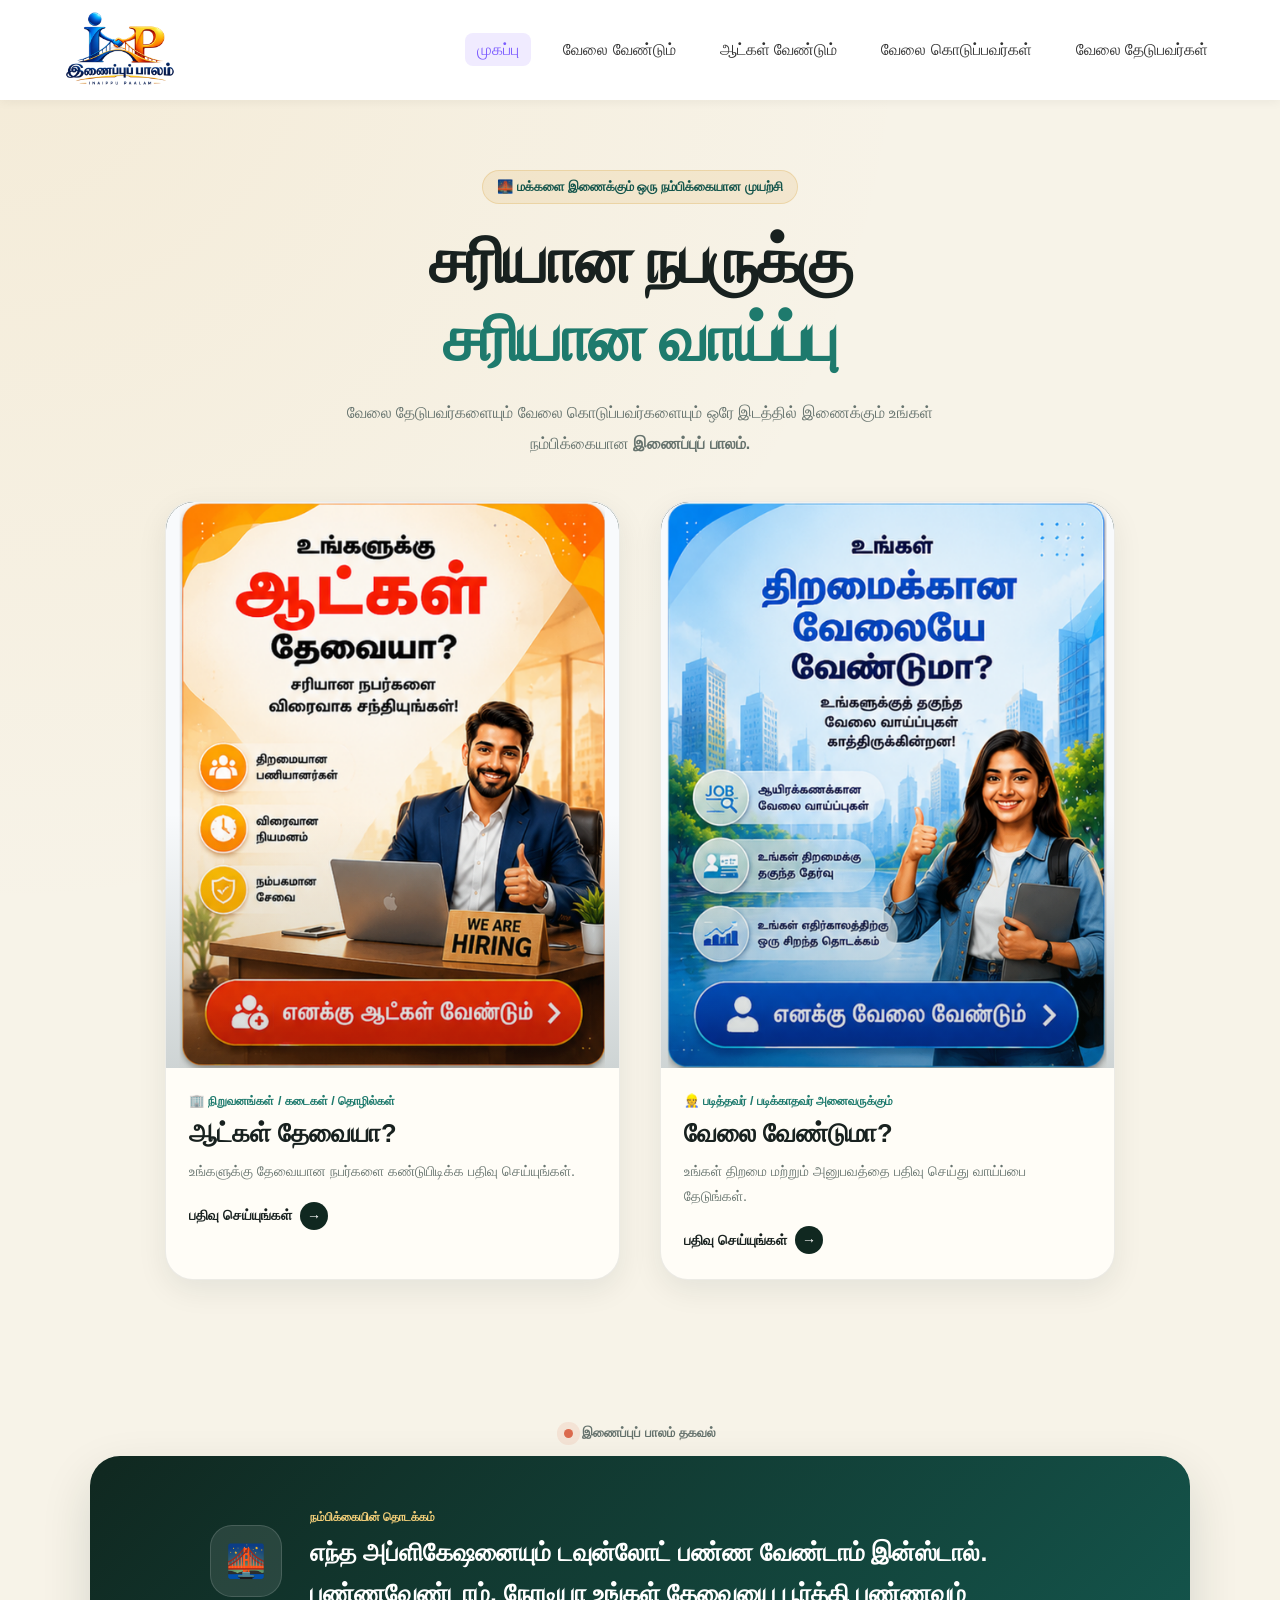
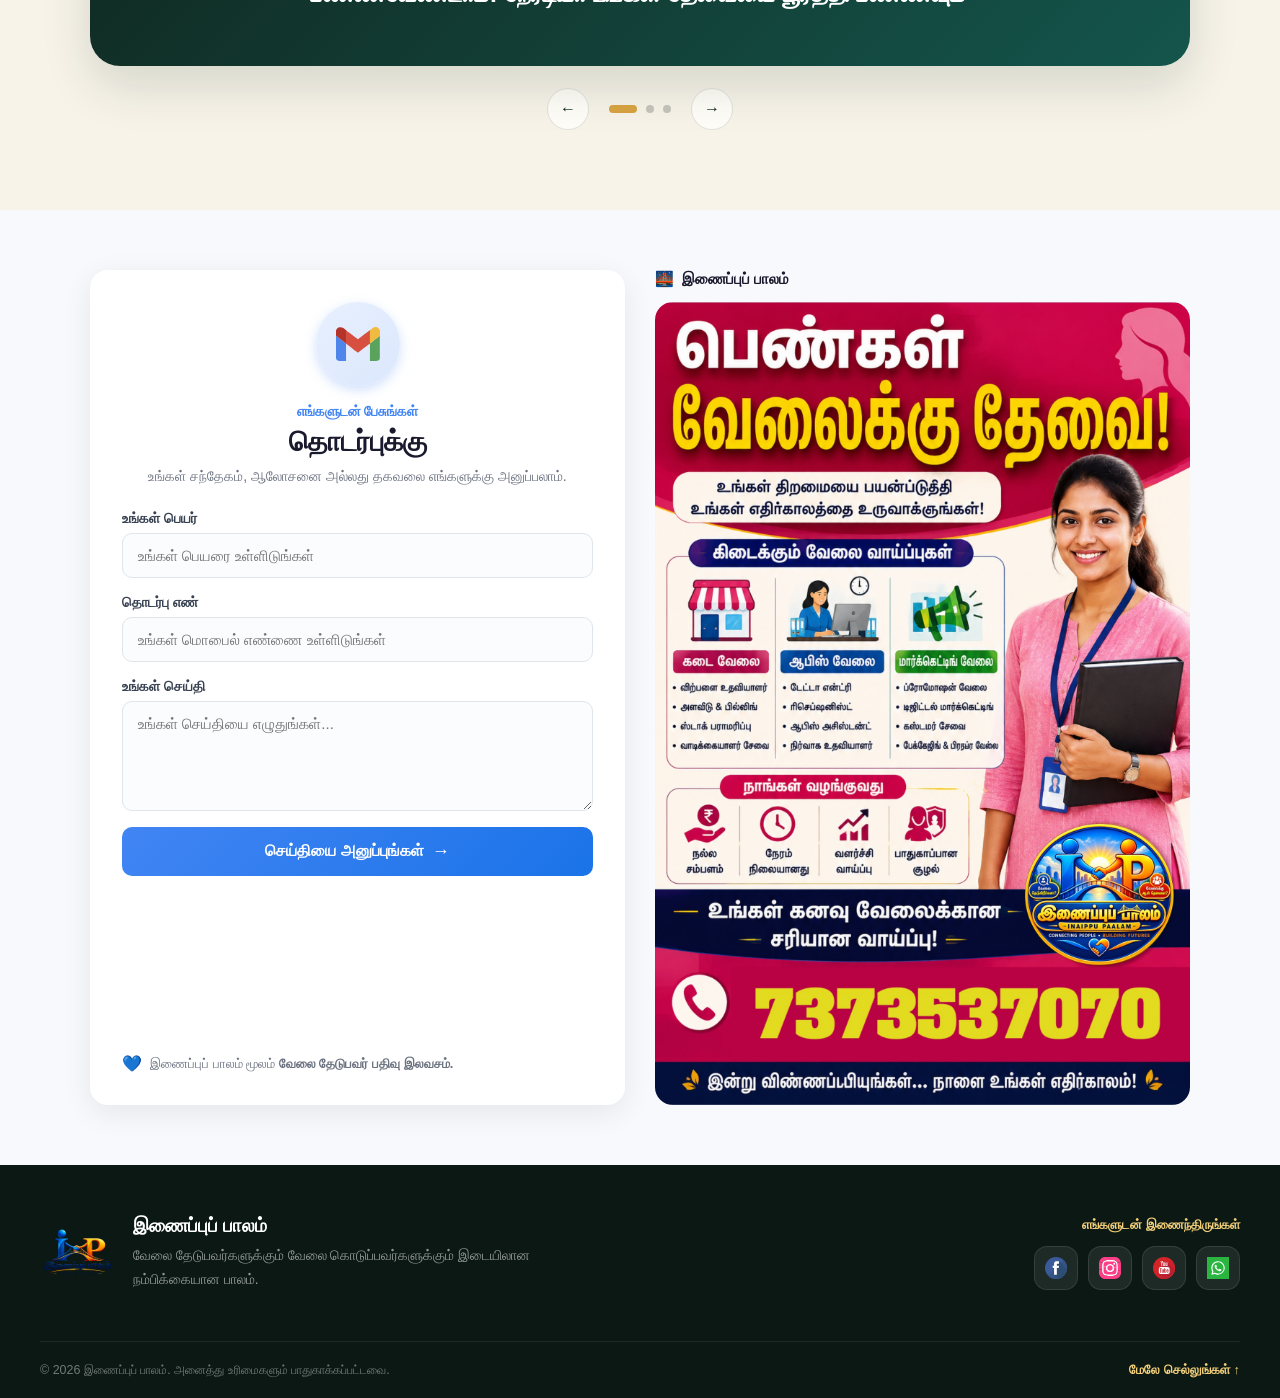
==== index.html @ aabd073b "public folder upload" ====
<!DOCTYPE html>
<html lang="ta">
<head>
    <!-- =====================================================
         PATCH 0 - அடிப்படை Website அமைப்பு
         BATCH 0.1: மொழி மற்றும் Mobile Viewport
         - charset=UTF-8: தமிழ் எழுத்து சரியா தெரிய இது அவசியம்
         - viewport: மொபைலில் Website சரியா தெரிய இது
         BATCH 0.2: Logo மற்றும் CSS இணைப்பு
         ===================================================== -->
    <meta charset="UTF-8">
    <meta name="viewport" content="width=device-width, initial-scale=1.0">

    <!-- SEO META TAGS - INAIPPU PALAM - ALL TAMIL NADU -->
     
<meta name="description" content="தமிழ்நாடு முழுவதும் வேலை வழங்க - இணைப்பு பாலம். கோவை, திருப்பூர், சென்னை, மதுரை, சேலம், திருச்சி, ஈரோடு, கரூர், திண்டுக்கல் உட்பட அனைத்து மாவட்டங்களிலும் வேலைக்கு ஆட்கள் தேவை என்றால் இங்கே பதிவு செய்யுங்கள்.">
<meta name="keywords" content="Tamil Nadu jobs, All Tamil Nadu jobs, Coimbatore jobs, Tiruppur jobs, Chennai jobs, Madurai jobs, Salem jobs, Trichy jobs, Erode jobs, Karur jobs, Dindigul jobs, Palladam jobs, வேலை வாய்ப்பு தமிழ்நாடு, தமிழ்நாடு வேலை, கோவை வேலை, திருப்பூர் வேலை, இணைப்பு பாலம், Inaippu Palam jobs, employer registration Tamil Nadu, job provider Tamil Nadu, all district jobs Tamil Nadu">
<meta name="author" content="Inaippu Palam">
<meta name="robots" content="index, follow">

<!-- Open Graph for WhatsApp / Facebook Share -->
<meta property="og:title" content="வேலை வழங்குபவர் - இணைப்பு பாலம் | தமிழ்நாடு முழுவதும்">
<meta property="og:description" content="தமிழ்நாடு முழுவதும் உங்கள் நிறுவனத்திற்கு ஆட்கள் வேண்டுமா? இணைப்பு பாலத்தில் இலவசமாக பதிவு செய்யுங்கள்.">
<meta property="og:type" content="website">
<meta property="og:url" content="https://inaippu-palam.vercel.app">
<meta property="og:image" content="https://inaippu-palam.vercel.app/logo.png">

<!-- Location SEO -->
<meta name="geo.region" content="IN-TN">
<meta name="geo.placename" content="Tamil Nadu">
<meta name="geo.position" content="11.0168;76.9558">


    <title>இணைப்புப் பாலம் | வேலை தேடுபவர்களுக்கும் வேலை கொடுப்பவர்களுக்கும் ஒரு நம்பிக்கையான பாலம்</title>
    <link rel="icon" type="image/png" href="assets/logo/logo.png">
    <link rel="stylesheet" href="style.css">
</head>
<body>

   <!-- =====================================================
         PATCH 1 - NAVIGATION BAR
         BATCH 1.1: Logo பகுதி - முகப்புக்கு போகும்
         BATCH 1.2: Hamburger Menu - மொபைலில் மட்டும் தெரியும், script.js இதை கண்ட்ரோல் பண்ணும்
         BATCH 1.3: Nav Links - முக்கிய 4 பக்கங்களுக்கான Link
         கவனிக்க: எல்லா Link-ம் ஒரே Folder பெயரில் இருக்கான்னு பாருங்க. job-seeker/ என்று முடிவு செய்தால் எல்லா இடத்திலும் அதையே பயன்படுத்துங்க.
         ===================================================== -->


<header class="site-header">
  <nav class="navbar">
    <div class="nav-container">
      <a href="index.html" class="brand">
        <img src="assets/logo/logo.png" alt="Logo" class="brand-logo">
        
      </a>
      <button class="menu-toggle" id="menuToggle" type="button" aria-label="Menu">
        <span></span><span></span><span></span>
      </button>
      <ul class="nav-links" id="navLinks">
        <li><a href="index.html" class="active">முகப்பு</a></li>
        <li><a href="job-seeker/job-seeker.html">வேலை வேண்டும் </a></li>
        <li><a href="job-provider/job-provider.html">ஆட்கள் வேண்டும்</a></li>
        <li><a href="public/jobs/jobs.html">வேலை கொடுப்பவர்கள்</a></li>
        <li><a href="public/seekers/seekers.html">வேலை தேடுபவர்கள்</a></li>
      </ul>
    </div>
  </nav>
</header>


<!-- =========================================================
     PATCH 1 — NAVIGATION BAR — END
========================================================= -->

    <main>
        <!-- =====================================================
             PATCH 2 - HERO / 3 ENTRY CARDS
             BATCH 2.1: இடது Card - வேலை கொடுப்பவர் - job-provider பக்கத்துக்கு போகும்
             BATCH 2.2: நடு Card - இது வெறும் தகவல் மட்டும், Click ஆகாது
             BATCH 2.3: வலது Card - வேலை தேடுபவர் - job-seekers பக்கத்துக்கு போகும்
             ===================================================== -->
        <section class="hero-section">
            <div class="hero-intro">
                <span class="eyebrow">🌉 மக்களை இணைக்கும் ஒரு நம்பிக்கையான முயற்சி</span>
                <h1><span>சரியான நபருக்கு</span><strong>சரியான வாய்ப்பு</strong></h1>
                <p>வேலை தேடுபவர்களையும் வேலை கொடுப்பவர்களையும் ஒரே இடத்தில் இணைக்கும் உங்கள் நம்பிக்கையான <b>இணைப்புப் பாலம்.</b></p>
            </div>
            <div class="poster-grid two-only">
                <a href="job-provider/job-provider.html" class="poster-card employer-card" aria-label="வேலைக்கு ஆட்கள் தேவை - பதிவு செய்ய">
                    <div class="poster-image-wrap"><img src="assets/images/employer-poster.png" alt="உங்களுக்கு வேலைக்கு ஆட்கள் தேவையா?"></div>
                    <div class="poster-card-info"><span>🏢 நிறுவனங்கள் / கடைகள் / தொழில்கள்</span><h2>ஆட்கள் தேவையா?</h2><p>உங்களுக்கு தேவையான நபர்களை கண்டுபிடிக்க பதிவு செய்யுங்கள்.</p><span class="poster-action">பதிவு செய்யுங்கள் <b>→</b></span></div>
                </a>
                                <a href="job-seeker/job-seeker.html" class="poster-card seeker-card" aria-label="வேலை தேடுபவர் பதிவு செய்ய">
                    <div class="poster-image-wrap"><img src="assets/images/job-seeker-poster.png" alt="உங்கள் திறமைக்கேற்ற வேலை வேண்டுமா?"></div>
                    <div class="poster-card-info"><span>👷 படித்தவர் / படிக்காதவர் அனைவருக்கும்</span><h2>வேலை வேண்டுமா?</h2><p>உங்கள் திறமை மற்றும் அனுபவத்தை பதிவு செய்து வாய்ப்பை தேடுங்கள்.</p><span class="poster-action">பதிவு செய்யுங்கள் <b>→</b></span></div>
                </a>
            </div>
            <div class="quick-actions">
                <a href="job-seeker/job-seeker.html" class="quick-btn quick-seeker"><span>🔎</span><div><small>உங்கள் திறமைக்கேற்ற</small><strong>வேலை தேடுங்கள்</strong></div></a>
                <a href="job-provider/job-provider.html" class="quick-btn quick-provider"><span>➕</span><div><small>உங்கள் நிறுவனத்திற்கு</small><strong>ஆட்களை தேடுங்கள்</strong></div></a>
            </div>
        </section>



        <!-- PATCH 4 - SLIDER - script.js BATCH 4 இதை கண்ட்ரோல் பண்ணும் -->

        <section class="message-slider-section">
            <div class="slider-top-line"><span class="live-dot"></span><span>இணைப்புப் பாலம் தகவல்</span></div>
            <div class="message-slider" id="messageSlider">
                <article class="message-slide active"><div class="slide-icon">🌉</div><div><span>நம்பிக்கையின் தொடக்கம்</span><h3>எந்த அப்ளிகேஷனையும் டவுன்லோட் பண்ண வேண்டாம் இன்ஸ்டால். பண்ணவேண்டாம். நேரடியா உங்கள் தேவையை பூர்த்தி பண்ணவும்</h3></div></article>
                <article class="message-slide"><div class="slide-icon">🤝</div><div><span>எங்கள் நோக்கம்</span><h3>இணைப்புப் பாலம்: வேலை தேடுபவர்களுக்கும் நிறுவனங்களுக்கும் இடையே ஒரு நம்பிக்கையான பாலம்.</h3></div></article>
                <article class="message-slide"><div class="slide-icon">💙</div><div><span>அனைவருக்கும் ஒரு வாய்ப்பு</span><h3>நீங்க படிச்சவரா இருந்தாலும், படிக்காதவரா இருந்தாலும், உங்க திறமைக்கு ஏற்ற வேலை இங்கே காத்திருக்கு!</h3></div></article>
            </div>
            <div class="slider-controls">
                <button type="button" class="slider-arrow" id="prevSlide" aria-label="முந்தைய தகவல்">←</button>
                <div class="slider-dots" id="sliderDots">
                    <button type="button" class="slider-dot active" data-slide="0" aria-label="தகவல் 1"></button>
                    <button type="button" class="slider-dot" data-slide="1" aria-label="தகவல் 2"></button>
                    <button type="button" class="slider-dot" data-slide="2" aria-label="தகவல் 3"></button>
                </div>
                <button type="button" class="slider-arrow" id="nextSlide" aria-label="அடுத்த தகவல்">→</button>
            </div>
        </section>

        <!-- =====================================================
             PATCH 5 - CONTACT SECTION - GOOGLE SHEET இணைப்பு
             BATCH 5.1: இந்த Form தான் Google Sheet-க்கு போகும்
             BATCH 5.2: form-status ID - வெற்றி / தோல்வி செய்தியை காட்டும்
             ===================================================== -->
        <section class="contact-section" id="contact">
            <div class="contact-wrapper">
                <div class="contact-card">
                    <div class="contact-icon-badge"><img src="assets/icons/Gmail.svg" alt="மின்னஞ்சல்"></div>
                    <div class="contact-heading"><span>எங்களுடன் பேசுங்கள்</span><h2>தொடர்புக்கு</h2><p>உங்கள் சந்தேகம், ஆலோசனை அல்லது தகவலை எங்களுக்கு அனுப்பலாம்.</p></div>
                    <form class="contact-form" id="contactForm">
                        <div class="form-group"><label for="contactName">உங்கள் பெயர்</label><input type="text" id="contactName" name="name" placeholder="உங்கள் பெயரை உள்ளிடுங்கள்" autocomplete="name" required></div>
                        <div class="form-group"><label for="contactPhone">தொடர்பு எண்</label><input type="tel" id="contactPhone" name="phone" placeholder="உங்கள் மொபைல் எண்ணை உள்ளிடுங்கள்" inputmode="numeric" autocomplete="tel" required></div>
                        <div class="form-group"><label for="contactMessage">உங்கள் செய்தி</label><textarea id="contactMessage" name="message" rows="4" placeholder="உங்கள் செய்தியை எழுதுங்கள்..." required></textarea></div>
                        <button type="submit" class="contact-submit-btn"><span>செய்தியை அனுப்புங்கள்</span><b>→</b></button>
                        <p class="form-status" id="formStatus"></p>
                    </form>
                    <div class="contact-mini-note"><span>💙</span><p>இணைப்புப் பாலம் மூலம் <strong>வேலை தேடுபவர் பதிவு இலவசம்.</strong></p></div>
                </div>
                <div class="contact-poster-side">
                    <div class="poster-side-label"><span>🌉</span>இணைப்புப் பாலம்</div>
                    <div class="contact-poster-frame">
                        <img src="assets/images/inaippu-5.jpg" alt="இணைப்புப் பாலம் தகவல்" onerror="this.style.display='none'; document.getElementById('posterFallback').style.display='flex';">
                        <div class="poster-fallback" id="posterFallback"><span>🌉</span><h3>இணைப்புப் பாலம்</h3><p>வேலை தேடுபவர்களையும் வேலை கொடுப்பவர்களையும் இணைக்கும் நம்பிக்கையான முயற்சி.</p></div>
                    </div>
                </div>
            </div>
        </section>

       
    </main>

   <footer class="site-footer">
    <div class="footer-main">
        <div class="footer-brand"><a href="#top" class="footer-logo-link"><img src="assets/logo/logo.png" alt="இணைப்புப் பாலம் லோகோ"></a><div><h3>இணைப்புப் பாலம்</h3><p>வேலை தேடுபவர்களுக்கும் வேலை கொடுப்பவர்களுக்கும் இடையிலான நம்பிக்கையான பாலம்.</p></div></div>
        <div class="footer-social"><p>எங்களுடன் இணைந்திருங்கள்</p><div class="social-links">
            <a href="https://www.facebook.com/profile.php?id=61593341843801" target="_blank" rel="noopener" class="social-link" aria-label="Facebook"><img src="assets/icons/Facebook.svg" alt="Facebook"></a>
            <a href="https://www.instagram.com/inaippu.palam/?hl=en" target="_blank" rel="noopener" class="social-link" aria-label="Instagram"><img src="assets/icons/Instagram.svg" alt="Instagram"></a>
            <a href="https://www.youtube.com/@inaippupalam" target="_blank" rel="noopener" class="social-link" aria-label="YouTube"><img src="assets/icons/YouTube.svg" alt="YouTube"></a>
            <a href="https://wa.me/917373537070" target="_blank" rel="noopener" class="social-link" aria-label="WhatsApp"><img src="assets/icons/WhatsApp.svg" alt="WhatsApp"></a>
        </div></div>
    </div>
    <div class="footer-bottom"><p>© <span id="currentYear">2026</span> இணைப்புப் பாலம். அனைத்து உரிமைகளும் பாதுகாக்கப்பட்டவை.</p><a href="#" class="back-to-top" id="backToTop">மேலே செல்லுங்கள் ↑</a></div>
</footer>

    <!-- =====================================================
         PATCH 8 - JAVASCRIPT இணைப்புகள் - முக்கியமான திருத்தம்
         BATCH 8.1: config.js - Google Sheet URL இருக்கும் இடம். இது முதலில் வரணும்
         BATCH 8.2: script.js - உங்கள் Website-ன் எல்லா செயல்பாடுகளும்
         ===================================================== -->
    <script src="config.js"></script>
    <script src="script.js"></script>
</body>
</html>
---- style.css ----
/* =====================================================
   PATCH 0 - அடிப்படை Website Styles
   இந்த பகுதியில் முழு Website-க்கு தேவையான:
   • Color Variables
   • Font
   • Reset
   • Common Styles
   அமைக்கப்படுகின்றன.
   ===================================================== */

:root {
    --ink: #18211f;
    --deep: #102820;
    --deep-soft: #18382e;

    --cream: #f7f3e8;
    --paper: #fffdf7;
    --white: #ffffff;

    --gold: #d9a441;
    --gold-light: #f3cf79;

    --teal: #1e7a6d;
    --teal-dark: #14554c;

    --coral: #dc6b4e;
    --muted: #66736e;

    --line: rgba(24, 33, 31, 0.12);

    --shadow-sm: 0 10px 30px rgba(16, 40, 32, 0.08);
    --shadow-md: 0 20px 50px rgba(16, 40, 32, 0.14);
    --shadow-lg: 0 30px 70px rgba(16, 40, 32, 0.20);

    --radius-lg: 28px;
    --radius-md: 18px;

    --transition: 0.3s ease;
}

* {
    margin: 0;
    padding: 0;
    box-sizing: border-box;
}

html {
    scroll-behavior: smooth;
}

body {
    font-family:
        "Noto Sans Tamil",
        "Noto Sans",
        Arial,
        sans-serif;

    background:
        radial-gradient(
            circle at top left,
            rgba(217, 164, 65, 0.10),
            transparent 28%
        ),
        var(--cream);

    color: var(--ink);
    overflow-x: hidden;
}

a {
    color: inherit;
    text-decoration: none;
}

img {
    display: block;
    max-width: 100%;
}

button,
input,
textarea {
    font: inherit;
}

/* =====================================================
   PATCH 0 END
   ===================================================== */


/* =====================================================
   PATCH 1 — NAVIGATION BAR — FINAL UNIFORM CSS FIX
   விளக்கம்: எல்லா Page-லும் Same Nav - CSS Apply ஆகும்
   open + active ரெண்டுக்கும் வேலை செய்யும்
===================================================== */
.site-header {
  position: sticky;
  top: 0;
  z-index: 1000;
  background: #fff;
  box-shadow: 0 2px 10px rgba(0,0,0,0.05);
}
.navbar {
  max-width: 1200px;
  margin: 0 auto;
  padding: 0 20px;
}
.nav-container {
  display: flex;
  align-items: center;
  justify-content: space-between;
  height: 100px;
}
.brand {
  display: flex;
  align-items: center;
  gap: 10px;
  text-decoration: none;
  color: #2a1a5a;
  font-weight: 700;
  font-size: 18px;
}
.brand-logo {
  width: 120px;
  height: 120px;
  object-fit: contain;
}
.nav-links {
  display: flex;
  list-style: none;
  gap: 20px;
  margin: 0;
  padding: 0;
}
.nav-links li a {
  text-decoration: none;
  color: #333;
  font-weight: 500;
  padding: 8px 12px;
  border-radius: 8px;
  transition: 0.2s;
}
.nav-links li a.active,
.nav-links li a:hover {
  background: #f0ebff;
  color: #7c5cff;
}
.menu-toggle {
  display: none;
  flex-direction: column;
  gap: 5px;
  background: none;
  border: none;
  cursor: pointer;
}
.menu-toggle span {
  width: 25px;
  height: 3px;
  background: #333;
  border-radius: 2px;
}

/* Mobile */
@media (max-width: 768px) {
  .menu-toggle { display: flex; }
  .nav-links {
    position: absolute;
    top: 70px;
    left: 0;
    right: 0;
    background: #fff;
    flex-direction: column;
    padding: 20px;
    box-shadow: 0 10px 20px rgba(0,0,0,0.1);
    display: none;
  }
  .nav-links.open,
  .nav-links.active {
    display: flex !important;
  }
}


/* =====================================================
   PATCH 2 - HERO / THREE MAIN ENTRY CARDS STYLES
   index.html → PATCH 2 Hero மற்றும் மூன்று Poster Cards-ஐ
   அழகுபடுத்தும் CSS.
   ===================================================== */

.hero-section {
    width: min(1320px, calc(100% - 40px));
    margin: auto;

    padding: 70px 0 65px;
}

.hero-intro {
    max-width: 780px;
    margin: 0 auto 42px;

    text-align: center;
}

.eyebrow,
.section-tag {
    display: inline-flex;
    align-items: center;

    padding: 8px 14px;

    background: rgba(217, 164, 65, 0.14);
    color: var(--teal-dark);

    border: 1px solid rgba(217, 164, 65, 0.28);
    border-radius: 999px;

    font-size: 0.82rem;
    font-weight: 800;
}

.hero-intro h1 {
    margin-top: 18px;

    font-size: clamp(2rem, 5vw, 4.3rem);
    line-height: 1.22;

    letter-spacing: -0.04em;
}

.hero-intro h1 span {
    display: block;
    color: var(--ink);
}

.hero-intro h1 strong {
    color: var(--teal);
}

.hero-intro p {
    max-width: 680px;
    margin: 20px auto 0;

    color: var(--muted);
    font-size: 1rem;
    line-height: 1.9;
}

.poster-grid {
    display: grid;
    grid-template-columns: repeat(2, 1fr);
    gap: 40px;
    max-width: 950px;
    margin: 0 auto;

    align-items: stretch;
}

.poster-card {
    position: relative;

    overflow: hidden;

    display: flex;
    flex-direction: column;

    min-height: 100%;

    background: var(--paper);

    border: 1px solid rgba(24, 33, 31, 0.08);
    border-radius: var(--radius-lg);

    box-shadow: var(--shadow-sm);

    transition:
        transform 0.35s ease,
        box-shadow 0.35s ease,
        border-color 0.35s ease;
}

a.poster-card {
    cursor: pointer;
}

a.poster-card:hover {
    transform: translateY(-6px);
    box-shadow: var(--shadow-lg);
}


/* === FIX: CENTER POSTER REMOVED, 2 POSTERS ONLY === */
.center-card { display: none !important; }
.poster-grid.two-only { grid-template-columns: repeat(2, 1fr); gap: 40px; max-width: 950px; margin: 0 auto; }

.employer-card:hover {
    border-color: rgba(220, 107, 78, 0.55);
}

.seeker-card:hover {
    border-color: rgba(30, 122, 109, 0.55);
}

.poster-image-wrap {
    position: relative;

    overflow: hidden;

    aspect-ratio: auto;
    height: auto;
    background: #fff;
    display: flex;
    align-items: center;
    justify-content: center;

    background: var(--deep);
}

.poster-image-wrap::after {
    content: "";

    position: absolute;
    inset: 0;

    background:
        linear-gradient(
            180deg,
            transparent 55%,
            rgba(16, 40, 32, 0.18)
        );

    pointer-events: none;
}

.poster-image-wrap img {
    width: 100%;
    height: auto;
    max-height: none;
    width: 100%;
    height: 100%;

    object-fit: contain;

    transition: transform 0.6s ease;
}

a.poster-card:hover .poster-image-wrap img {
    width: 100%;
    height: auto;
    max-height: none;
    transform: scale(1.06);
}

.center-card {
    transform: translateY(-16px);
    border: 1px solid rgba(217, 164, 65, 0.42);

    box-shadow:
        0 30px 70px rgba(16, 40, 32, 0.14),
        0 0 0 5px rgba(217, 164, 65, 0.06);
}

.center-glow {
    position: absolute;

    width: 180px;
    height: 180px;

    top: -90px;
    left: 50%;

    transform: translateX(-50%);

    background: rgba(217, 164, 65, 0.35);
    filter: blur(55px);

    pointer-events: none;
}

.poster-card-info {
    flex: 1;

    padding: 23px 23px 25px;
}

.poster-card-info > span:first-child {
    color: var(--teal);
    font-size: 0.78rem;
    font-weight: 800;
}

.poster-card-info h2 {
    margin-top: 10px;

    font-size: clamp(1.25rem, 2vw, 1.65rem);
}

.poster-card-info p {
    margin-top: 10px;

    color: var(--muted);
    font-size: 0.9rem;
    line-height: 1.7;
}

.poster-action {
    display: inline-flex;
    align-items: center;
    gap: 8px;

    margin-top: 18px;

    color: var(--ink);
    font-size: 0.88rem;
    font-weight: 800;
}

.poster-action b {
    display: grid;
    place-items: center;

    width: 28px;
    height: 28px;

    color: var(--white);
    background: var(--deep);

    border-radius: 50%;

    transition: transform var(--transition);
}

a.poster-card:hover .poster-action b {
    transform: translateX(5px);
}

.center-info {
    text-align: center;
}

.center-info > span:first-child {
    color: var(--gold);
}

.quick-actions {
    display: none;
}

/* =====================================================
   PATCH 2 END
   ===================================================== */


/* =====================================================
   PATCH 3 - TRUST / WEBSITE INTRODUCTION STYLES
   ===================================================== */

.trust-section {
    padding: 95px 20px;

    background: var(--deep);
    color: var(--white);
}

.section-heading {
    width: min(800px, 100%);
    margin: auto;

    text-align: center;
}

.section-heading .section-tag {
    background: rgba(255, 255, 255, 0.10);
    color: var(--gold-light);

    border-color: rgba(255, 255, 255, 0.14);
}

.section-heading h2 {
    margin-top: 20px;

    font-size: clamp(1.7rem, 4vw, 3rem);
    line-height: 1.45;
}

.section-heading h2 span {
    color: var(--gold-light);
}

.trust-grid {
    width: min(1160px, 100%);
    margin: 55px auto 0;

    display: grid;
    grid-template-columns: repeat(3, 1fr);
    gap: 20px;
}

.trust-card {
    position: relative;

    min-height: 310px;

    padding: 35px 30px;

    background: rgba(255, 255, 255, 0.06);

    border: 1px solid rgba(255, 255, 255, 0.10);
    border-radius: 24px;

    overflow: hidden;

    transition: transform var(--transition), background var(--transition);
}

.trust-card:hover {
    transform: translateY(-8px);
    background: rgba(255, 255, 255, 0.09);
}

.featured-trust-card {
    background:
        linear-gradient(
            145deg,
            rgba(217, 164, 65, 0.25),
            rgba(30, 122, 109, 0.20)
        );
}

.trust-number {
    position: absolute;

    top: 18px;
    right: 20px;

    color: rgba(255, 255, 255, 0.18);

    font-size: 2.3rem;
    font-weight: 900;
}

.trust-icon {
    display: grid;
    place-items: center;

    width: 60px;
    height: 60px;

    font-size: 1.6rem;

    background: rgba(255, 255, 255, 0.10);
    border-radius: 18px;
}

.trust-card h3 {
    margin-top: 28px;
    font-size: 1.35rem;
}

.trust-card p {
    margin-top: 13px;

    color: rgba(255, 255, 255, 0.72);
    line-height: 1.8;
    font-size: 0.93rem;
}

/* =====================================================
   PATCH 3 END
   ===================================================== */


/* =====================================================
   PATCH 4 - AUTO MESSAGE SLIDER STYLES
   index.html → PATCH 4 Slider-ஐ வடிவமைக்கும் CSS.
   ===================================================== */

.message-slider-section {
    width: min(1100px, calc(100% - 40px));
    margin: 80px auto;
}

.slider-top-line {
    display: flex;
    align-items: center;
    justify-content: center;
    gap: 9px;

    margin-bottom: 15px;

    color: var(--muted);
    font-size: 0.82rem;
    font-weight: 800;
}

.live-dot {
    width: 9px;
    height: 9px;

    background: var(--coral);
    border-radius: 50%;

    box-shadow: 0 0 0 7px rgba(220, 107, 78, 0.12);

    animation: pulseDot 1.8s infinite;
}

@keyframes pulseDot {
    50% {
        transform: scale(0.75);
        opacity: 0.6;
    }
}

.message-slider {
    position: relative;

    min-height: 210px;

    overflow: hidden;

    border-radius: 30px;

    background:
        linear-gradient(135deg, var(--deep), var(--teal-dark));

    box-shadow: var(--shadow-md);
}

.message-slide {
    position: absolute;
    inset: 0;

    display: flex;
    align-items: center;
    justify-content: center;
    gap: 28px;

    padding: 35px 8%;

    opacity: 0;
    transform: translateX(40px);

    pointer-events: none;

    transition:
        opacity 0.6s ease,
        transform 0.6s ease;
}

.message-slide.active {
    opacity: 1;
    transform: translateX(0);

    pointer-events: auto;
}

.slide-icon {
    flex: 0 0 auto;

    display: grid;
    place-items: center;

    width: 72px;
    height: 72px;

    font-size: 2rem;

    background: rgba(255, 255, 255, 0.10);
    border: 1px solid rgba(255, 255, 255, 0.14);

    border-radius: 22px;
}

.message-slide span {
    color: var(--gold-light);
    font-size: 0.78rem;
    font-weight: 800;
}

.message-slide h3 {
    max-width: 760px;

    margin-top: 8px;

    color: var(--white);
    font-size: clamp(1.05rem, 2.2vw, 1.55rem);
    line-height: 1.65;
}

.slider-controls {
    display: flex;
    align-items: center;
    justify-content: center;
    gap: 20px;

    margin-top: 22px;
}

.slider-arrow {
    display: grid;
    place-items: center;

    width: 42px;
    height: 42px;

    border: 1px solid var(--line);
    border-radius: 50%;

    color: var(--deep);
    background: var(--paper);

    cursor: pointer;

    transition:
        transform var(--transition),
        background var(--transition),
        color var(--transition);
}

.slider-arrow:hover {
    transform: translateY(-3px);
    color: var(--white);
    background: var(--deep);
}

.slider-dots {
    display: flex;
    align-items: center;
    gap: 9px;
}

.slider-dot {
    width: 8px;
    height: 8px;

    padding: 0;

    border: none;
    border-radius: 50%;

    background: rgba(24, 33, 31, 0.22);

    cursor: pointer;

    transition: all var(--transition);
}

.slider-dot.active {
    width: 28px;
    border-radius: 99px;

    background: var(--gold);
}

/* =====================================================
   PATCH 4 END
   ===================================================== */


/* =====================================================
   PATCH 5 - CONTACT SECTION STYLES
   index.html → PATCH 5 Contact Form மற்றும் Poster பகுதியை
   அழகுபடுத்தும் CSS.
   ===================================================== */

/* ============ CONTACT SECTION ============ */
.contact-section {
    width: 100%;
    padding: 60px 20px;
    background: #f7f9fc;
    display: flex;
    justify-content: center;
}

.contact-wrapper {
    width: 100%;
    max-width: 1100px;
    display: grid;
    grid-template-columns: 1fr 1fr;   /* Desktop: இடது | வலது */
    gap: 30px;
    align-items: stretch;
}

/* ---------- Contact Card (Form) ---------- */
.contact-card {
    background: #ffffff;
    border-radius: 18px;
    padding: 32px;
    box-shadow: 0 8px 30px rgba(0, 0, 0, 0.08);
    display: flex;
    flex-direction: column;
}

/* Gmail icon - circular badge, centered */
.contact-icon-badge {
    width: 84px;
    height: 84px;
    border-radius: 50%;              /* round */
    background: linear-gradient(135deg, #e8f0fe, #dbe7fd);
    display: flex;
    align-items: center;
    justify-content: center;
    margin: 0 auto 16px;              /* center */
    box-shadow: 0 4px 12px rgba(66, 133, 244, 0.25);
}

.contact-icon-badge img {
    width: 44px;
    height: 44px;
    object-fit: contain;             /* SVG fits, no cut */
}

.contact-heading {
    text-align: center;
    margin-bottom: 22px;
}

.contact-heading span {
    font-size: 14px;
    color: #4285f4;
    font-weight: 600;
}

.contact-heading h2 {
    font-size: 28px;
    color: #1a1a2e;
    margin: 6px 0;
}

.contact-heading p {
    font-size: 14px;
    color: #6b7280;
    line-height: 1.6;
}

/* ---------- Form ---------- */
.contact-form {
    display: flex;
    flex-direction: column;
    gap: 16px;
}

.form-group {
    display: flex;
    flex-direction: column;
    gap: 6px;
}

.form-group label {
    font-size: 14px;
    font-weight: 600;
    color: #374151;
}

.form-group input,
.form-group textarea {
    width: 100%;
    padding: 13px 15px;
    border: 1.5px solid #e0e4eb;
    border-radius: 10px;
    font-size: 15px;
    font-family: inherit;
    background: #fbfcfe;
    color: #1a1a2e;
    outline: none;
    transition: border 0.2s, box-shadow 0.2s;
    box-sizing: border-box;
}

.form-group input:focus,
.form-group textarea:focus {
    border-color: #4285f4;
    box-shadow: 0 0 0 3px rgba(66, 133, 244, 0.15);
    background: #ffffff;
}

.form-group textarea {
    resize: vertical;
    min-height: 110px;
}

.contact-submit-btn {
    display: flex;
    align-items: center;
    justify-content: center;
    gap: 8px;
    padding: 14px;
    border: none;
    border-radius: 10px;
    background: linear-gradient(135deg, #4285f4, #1a73e8);
    color: #ffffff;
    font-size: 16px;
    font-weight: 600;
    cursor: pointer;
    transition: transform 0.2s, opacity 0.2s;
    font-family: inherit;
}

.contact-submit-btn:hover {
    transform: translateY(-2px);
    opacity: 0.92;
}

.contact-submit-btn b {
    font-size: 18px;
}

.form-status {
    font-size: 14px;
    text-align: center;
    color: #16a34a;
    min-height: 20px;
    margin: 0;
}

.contact-mini-note {
    display: flex;
    align-items: center;
    gap: 8px;
    margin-top: auto;                /* pushes to bottom */
    padding-top: 20px;
    font-size: 13px;
    color: #6b7280;
}

.contact-mini-note span {
    font-size: 16px;
}

/* ---------- Poster Side ---------- */
.contact-poster-side {
    display: flex;
    flex-direction: column;
    gap: 14px;
}

.poster-side-label {
    display: flex;
    align-items: center;
    gap: 8px;
    font-size: 15px;
    font-weight: 700;
    color: #1a1a2e;
}

.contact-poster-frame {
    flex: 1;
    border-radius: 18px;
    overflow: hidden;                /* important: cuts nothing outside */
    background: #eef2f7;
    display: flex;
    align-items: center;
    justify-content: center;
    min-height: 420px;
}

/* THE FIX - image fits fully, never cut */
.contact-poster-frame img {
    width: 100%;
    height: 100%;
    object-fit: contain;               /* fills box, no overflow */
    display: block;
}

/* Fallback (if image missing) */
.poster-fallback {
    display: none;
    flex-direction: column;
    align-items: center;
    justify-content: center;
    text-align: center;
    padding: 30px;
    gap: 10px;
    color: #374151;
}

.poster-fallback span {
    font-size: 40px;
}

.poster-fallback h3 {
    font-size: 22px;
    margin: 0;
}

.poster-fallback p {
    font-size: 14px;
    line-height: 1.6;
    color: #6b7280;
    max-width: 300px;
}

/* ============ MOBILE (stacked) ============ */
@media (max-width: 768px) {
    .contact-wrapper {
        grid-template-columns: 1fr;   /* one column: form on top, poster below */
        gap: 24px;
    }

    .contact-card {
        padding: 24px;
    }

    .contact-poster-frame {
        min-height: 300px;
    }
}

/* =====================================================
   PATCH 5 END
   ===================================================== */


/* =====================================================
   PATCH 6 - FINAL ACTION SECTION STYLES
   ===================================================== */

.final-action-section {
    padding: 80px 20px 100px;
}

.final-action-content {
    width: min(1160px, 100%);
    margin: auto;

    display: flex;
    align-items: center;
    justify-content: space-between;
    gap: 40px;

    padding: 55px;

    background:
        linear-gradient(
            135deg,
            var(--deep),
            #20493d
        );

    border-radius: 32px;

    color: var(--white);

    box-shadow: var(--shadow-lg);
}

.final-action-content .section-tag {
    color: var(--gold-light);

    background: rgba(255, 255, 255, 0.08);
    border-color: rgba(255, 255, 255, 0.12);
}

.final-action-content h2 {
    margin-top: 17px;

    font-size: clamp(1.5rem, 3vw, 2.5rem);
    line-height: 1.5;
}

.final-action-content h2 span {
    color: var(--gold-light);
}

.final-action-buttons {
    display: flex;
    flex-direction: column;
    gap: 12px;

    min-width: 250px;
}

.final-btn {
    display: flex;
    align-items: center;
    justify-content: space-between;

    padding: 15px 18px;

    border-radius: 15px;

    font-size: 0.92rem;
    font-weight: 900;

    transition:
        transform var(--transition),
        box-shadow var(--transition);
}

.final-btn:hover {
    transform: translateX(5px);
}

.seeker-final-btn {
    color: var(--deep);
    background: var(--gold-light);
}

.provider-final-btn {
    color: var(--white);
    background: rgba(255, 255, 255, 0.10);

    border: 1px solid rgba(255, 255, 255, 0.18);
}

/* =====================================================
   PATCH 6 END
   ===================================================== */


/* =====================================================
   PATCH 7 - FOOTER STYLES
   index.html → PATCH 7 Footer மற்றும் Social Icons.
   ===================================================== */

.site-footer {
    background: #0b1814;
    color: var(--white);
}

.footer-main {
    width: min(1200px, calc(100% - 40px));
    margin: auto;

    padding: 50px 0;

    display: flex;
    align-items: center;
    justify-content: space-between;
    gap: 40px;
}

.footer-brand {
    display: flex;
    align-items: center;
    gap: 18px;
}

.footer-logo-link {
    flex: 0 0 auto;
}

.footer-logo-link img {
    width: 75px;
    height: 75px;

    object-fit: contain;
}

.footer-brand h3 {
    font-size: 1.2rem;
}

.footer-brand p {
    max-width: 480px;

    margin-top: 7px;

    color: rgba(255, 255, 255, 0.55);

    font-size: 0.86rem;
    line-height: 1.7;
}

.footer-social {
    text-align: right;
}

.footer-social > p {
    margin-bottom: 13px;

    color: var(--gold-light);
    font-size: 0.8rem;
    font-weight: 800;
}

.social-links {
    display: flex;
    justify-content: flex-end;
    gap: 10px;
}

.social-link {
    display: grid;
    place-items: center;

    width: 44px;
    height: 44px;

    background: rgba(255, 255, 255, 0.08);

    border: 1px solid rgba(255, 255, 255, 0.10);
    border-radius: 13px;

    transition:
        transform var(--transition),
        background var(--transition);
}

.social-link:hover {
    transform: translateY(-5px);
    background: rgba(217, 164, 65, 0.25);
}

.social-link img {
    width: 22px;
    height: 22px;
}

.footer-bottom {
    width: min(1200px, calc(100% - 40px));
    margin: auto;

    padding: 20px 0;

    display: flex;
    align-items: center;
    justify-content: space-between;
    gap: 20px;

    border-top: 1px solid rgba(255, 255, 255, 0.08);
}

.footer-bottom p {
    color: rgba(255, 255, 255, 0.42);
    font-size: 0.78rem;
}

.back-to-top {
    color: var(--gold-light);
    font-size: 0.8rem;
    font-weight: 800;
}

/* =====================================================
   PATCH 7 END
   ===================================================== */


/* =====================================================
   RESPONSIVE - TABLET
   ===================================================== */

@media (max-width: 980px) {

    .poster-grid {
        grid-template-columns: repeat(2, 1fr);
    }

    .center-card {
        grid-column: 1 / -1;

        max-width: 520px;
        width: 100%;

        margin: auto;

        transform: none;
    }

    .center-card .poster-image-wrap {
        aspect-ratio: 16 / 8;
    }

    .trust-grid {
        grid-template-columns: 1fr;
        max-width: 620px;
    }

    .contact-wrapper {
        grid-template-columns: 1fr;
    }

    .contact-poster-side {
        min-height: 500px;
    }

    .final-action-content {
        flex-direction: column;
        align-items: flex-start;
    }

    .final-action-buttons {
        width: 100%;
        flex-direction: row;
    }

    .final-btn {
        flex: 1;
    }
}


/* =====================================================
   RESPONSIVE - MOBILE
   ===================================================== */

@media (max-width: 760px) {

    .site-header {
        padding: 10px 12px;
    }

    .navbar {
        position: relative;

        min-height: 64px;

        padding: 7px 8px 7px 16px;

        border-radius: 20px;
    }

    .brand-logo img {
        height: 48px;
    }

    .menu-toggle {
        display: flex;
    }

    .nav-menu {
        position: absolute;

        top: calc(100% + 10px);
        left: 0;
        right: 0;

        display: flex;
        flex-direction: column;
        align-items: stretch;

        padding: 10px;

        background: rgba(255, 253, 247, 0.98);

        border: 1px solid rgba(24, 33, 31, 0.08);
        border-radius: 20px;

        box-shadow: var(--shadow-md);

        opacity: 0;
        visibility: hidden;

        transform: translateY(-10px);

        transition:
            opacity var(--transition),
            transform var(--transition),
            visibility var(--transition);
    }

    .nav-menu.is-open {
        opacity: 1;
        visibility: visible;

        transform: translateY(0);
    }

    .nav-link {
        width: 100%;
        padding: 14px 16px;
    }

    .nav-link::after {
        display: none;
    }

    .hero-section {
        width: min(100% - 24px, 1320px);

        padding: 45px 0;
    }

    .hero-intro {
        margin-bottom: 28px;
    }

    .hero-intro h1 {
        font-size: 2rem;
    }

    .hero-intro p {
        font-size: 0.92rem;
    }

    .poster-grid, .poster-grid.two-only {
        grid-template-columns: 1fr;
        gap: 24px;
        max-width: 420px;
        margin: 0 auto;
    }

    .poster-card {
        border-radius: 22px;
    }

    .center-card {
        grid-column: auto;
        max-width: none;
    }

    .poster-image-wrap {
        aspect-ratio: 16 / 11;
    }

    .center-card .poster-image-wrap {
        aspect-ratio: 16 / 10;
    }

    .poster-card-info {
        padding: 19px;
    }

    .quick-actions {
        display: grid;
        grid-template-columns: 1fr 1fr;
        gap: 12px;

        margin-top: 18px;
    }

    .quick-btn {
        display: flex;
        align-items: center;
        gap: 10px;

        padding: 14px 12px;

        border-radius: 16px;

        box-shadow: var(--shadow-sm);
    }

    .quick-btn > span {
        font-size: 1.25rem;
    }

    .quick-btn small,
    .quick-btn strong {
        display: block;
    }

    .quick-btn small {
        color: var(--muted);
        font-size: 0.65rem;
    }

    .quick-btn strong {
        margin-top: 2px;
        font-size: 0.76rem;
    }

    .quick-seeker {
        background: rgba(30, 122, 109, 0.10);
    }

    .quick-provider {
        background: rgba(220, 107, 78, 0.10);
    }

    .trust-section {
        padding: 70px 20px;
    }

    .trust-card {
        min-height: auto;
        padding: 30px 25px;
    }

    .message-slider-section {
        width: calc(100% - 24px);
        margin: 55px auto;
    }

    .message-slider {
        min-height: 270px;
        border-radius: 24px;
    }

    .message-slide {
        flex-direction: column;
        text-align: center;
        gap: 15px;

        padding: 28px 22px;
    }

    .slide-icon {
        width: 60px;
        height: 60px;
    }

    .contact-section {
        padding: 65px 12px;
    }

    .contact-card {
        padding: 28px 20px;
        border-radius: 24px;
    }

    .contact-icon-badge {
        width: 60px;
        height: 60px;
    }

    .contact-poster-side {
        min-height: 400px;
    }

    .contact-poster-frame {
        min-height: 400px;
        border-radius: 24px;
    }

    .contact-poster-frame > img {
        min-height: 400px;
    }

    .final-action-section {
        padding: 50px 12px 70px;
    }

    .final-action-content {
        padding: 32px 22px;
        border-radius: 25px;
    }

    .final-action-buttons {
        flex-direction: column;
    }

    .footer-main {
        width: calc(100% - 32px);

        padding: 38px 0;

        flex-direction: column;
        align-items: flex-start;
    }

    .footer-brand {
        align-items: flex-start;
    }

    .footer-social {
        width: 100%;
        text-align: left;
    }

    .social-links {
        justify-content: flex-start;
    }

    .footer-bottom {
        width: calc(100% - 32px);

        flex-direction: column;
        align-items: flex-start;
    }
}


/* =====================================================
   RESPONSIVE - SMALL MOBILE
   ===================================================== */

@media (max-width: 420px) {

    .quick-actions {
        grid-template-columns: 1fr;
    }

    .hero-intro h1 {
        font-size: 1.75rem;
    }

    .poster-image-wrap {
        aspect-ratio: 4 / 3.2;
    }

    .footer-brand {
        flex-direction: column;
    }
}

/* ===== MOBILE MENU FIX - INDEX ===== */
.menu-toggle { display: none; }
.menu-toggle span { transition: 0.3s; display: block; }
.menu-toggle.is-open span:nth-child(1) { transform: translateY(8px) rotate(45deg); }
.menu-toggle.is-open span:nth-child(2) { opacity: 0; }
.menu-toggle.is-open span:nth-child(3) { transform: translateY(-8px) rotate(-45deg); }

@media (max-width: 768px) {
  .menu-toggle { display: flex !important; flex-direction: column; gap: 5px; background: none; border: none; cursor: pointer; padding: 5px; z-index: 1001; }
  .menu-toggle span { width: 25px; height: 3px; background: #333; border-radius: 2px; }
  .nav-links {
    position: absolute; top: 70px; left: 12px; right: 12px;
    background: #fff; flex-direction: column; padding: 12px;
    border: 1px solid #e2e8f0; border-radius: 16px;
    box-shadow: 0 18px 50px rgba(0,0,0,0.15);
    display: none !important; z-index: 1000;
  }
  .nav-links.is-open, .nav-links.open, .nav-links.active, .nav-links.show {
    display: flex !important;
  }
  .nav-links li { width: 100%; }
  .nav-links li a { display: block; width: 100%; padding: 12px 14px; }
}

/* === FINAL FIXES FOR POSTER FIT & GAP === */
.poster-image-wrap img {
    width: 100% !important;
    height: auto !important;
    object-fit: contain !important;
    object-position: center top !important;
}
.poster-card {
    overflow: visible;
}
.poster-card .poster-image-wrap {
    border-radius: 28px 28px 0 0;
    overflow: hidden;
}
@media (max-width: 768px) {
  .poster-image-wrap { aspect-ratio: auto !important; }
}
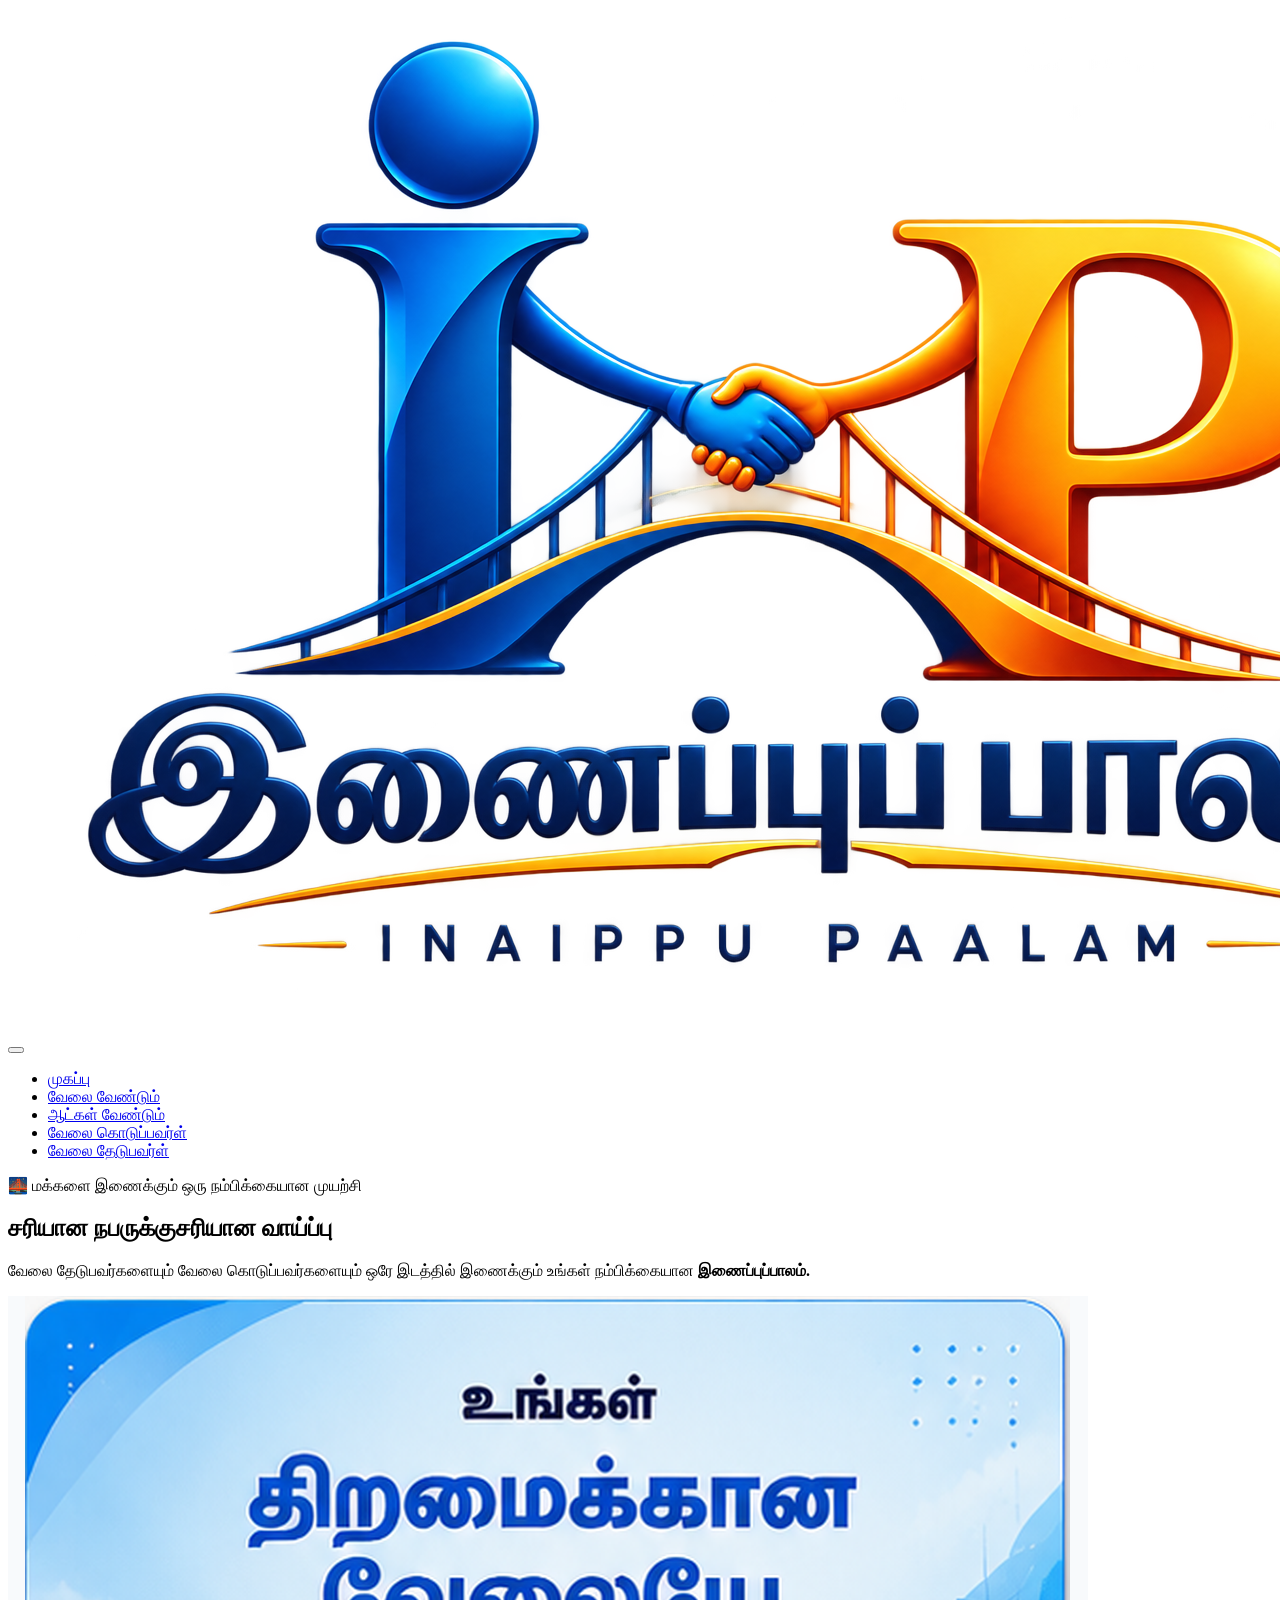
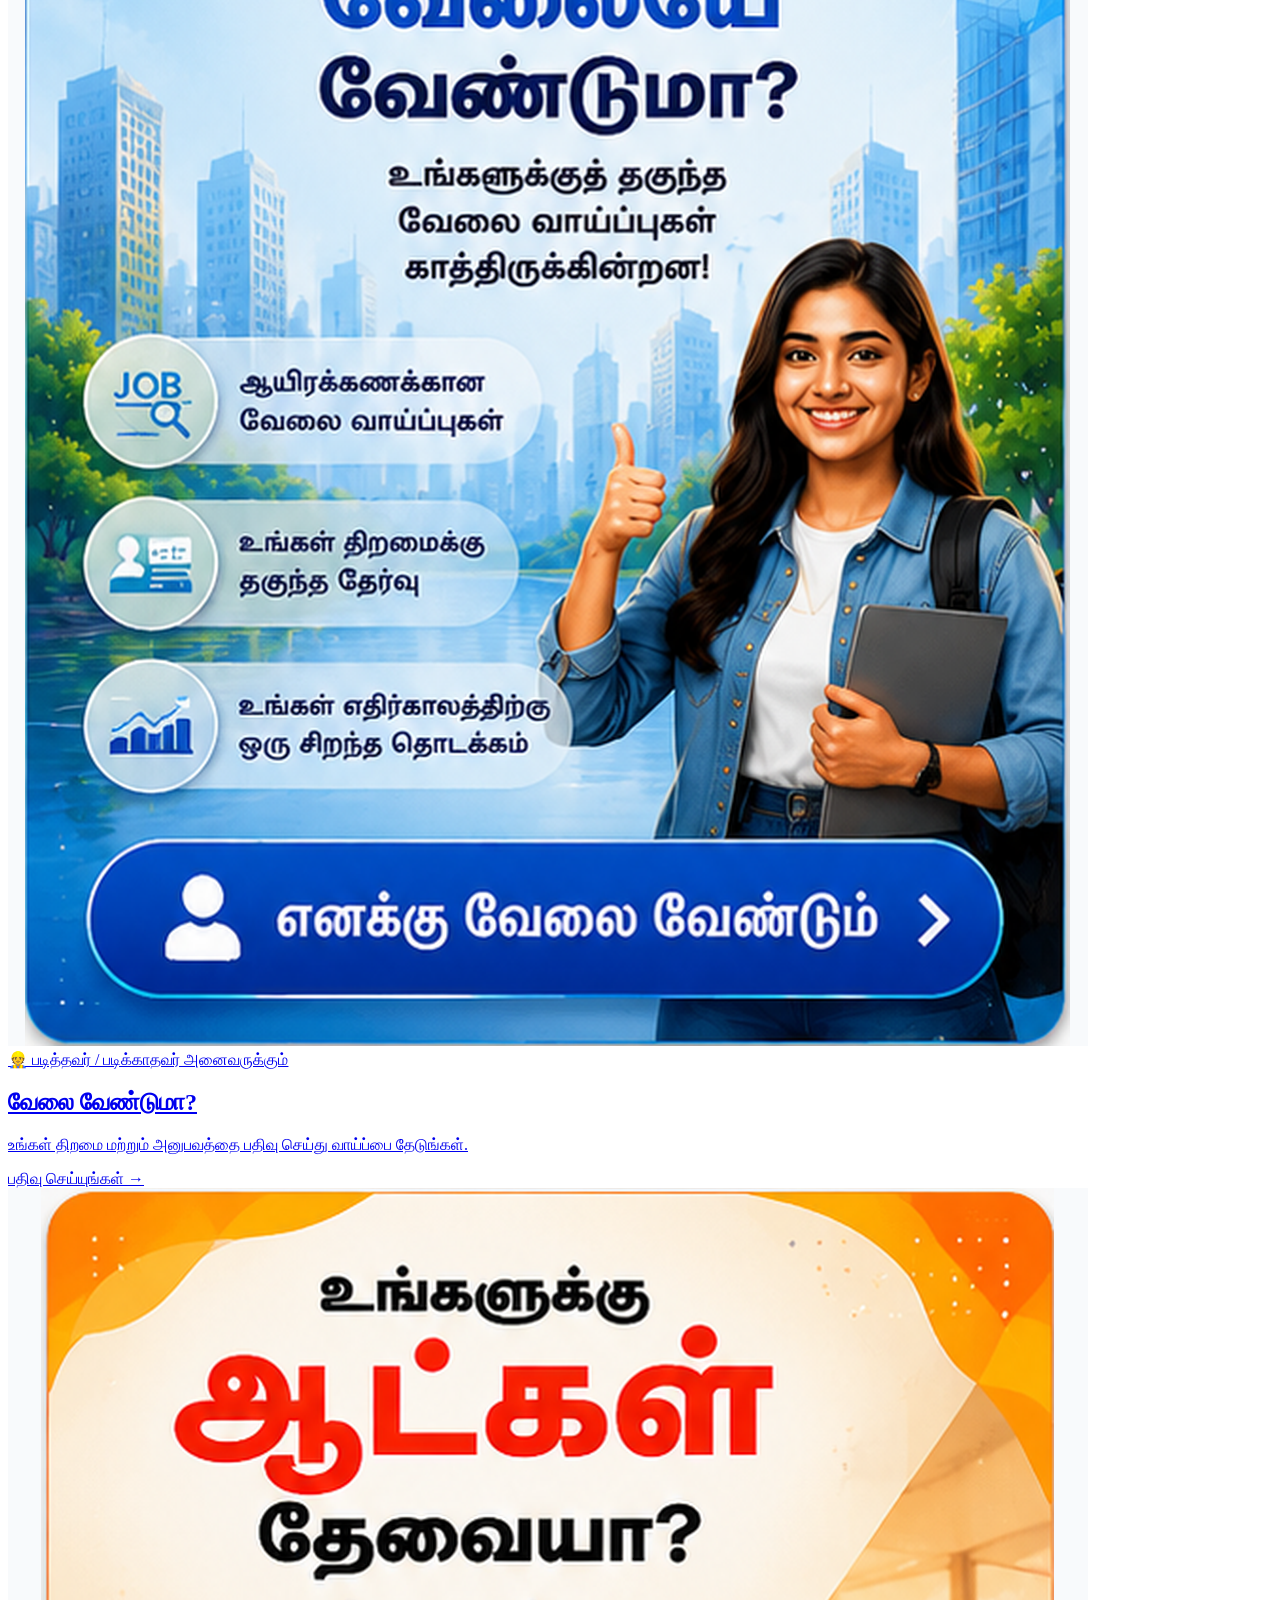
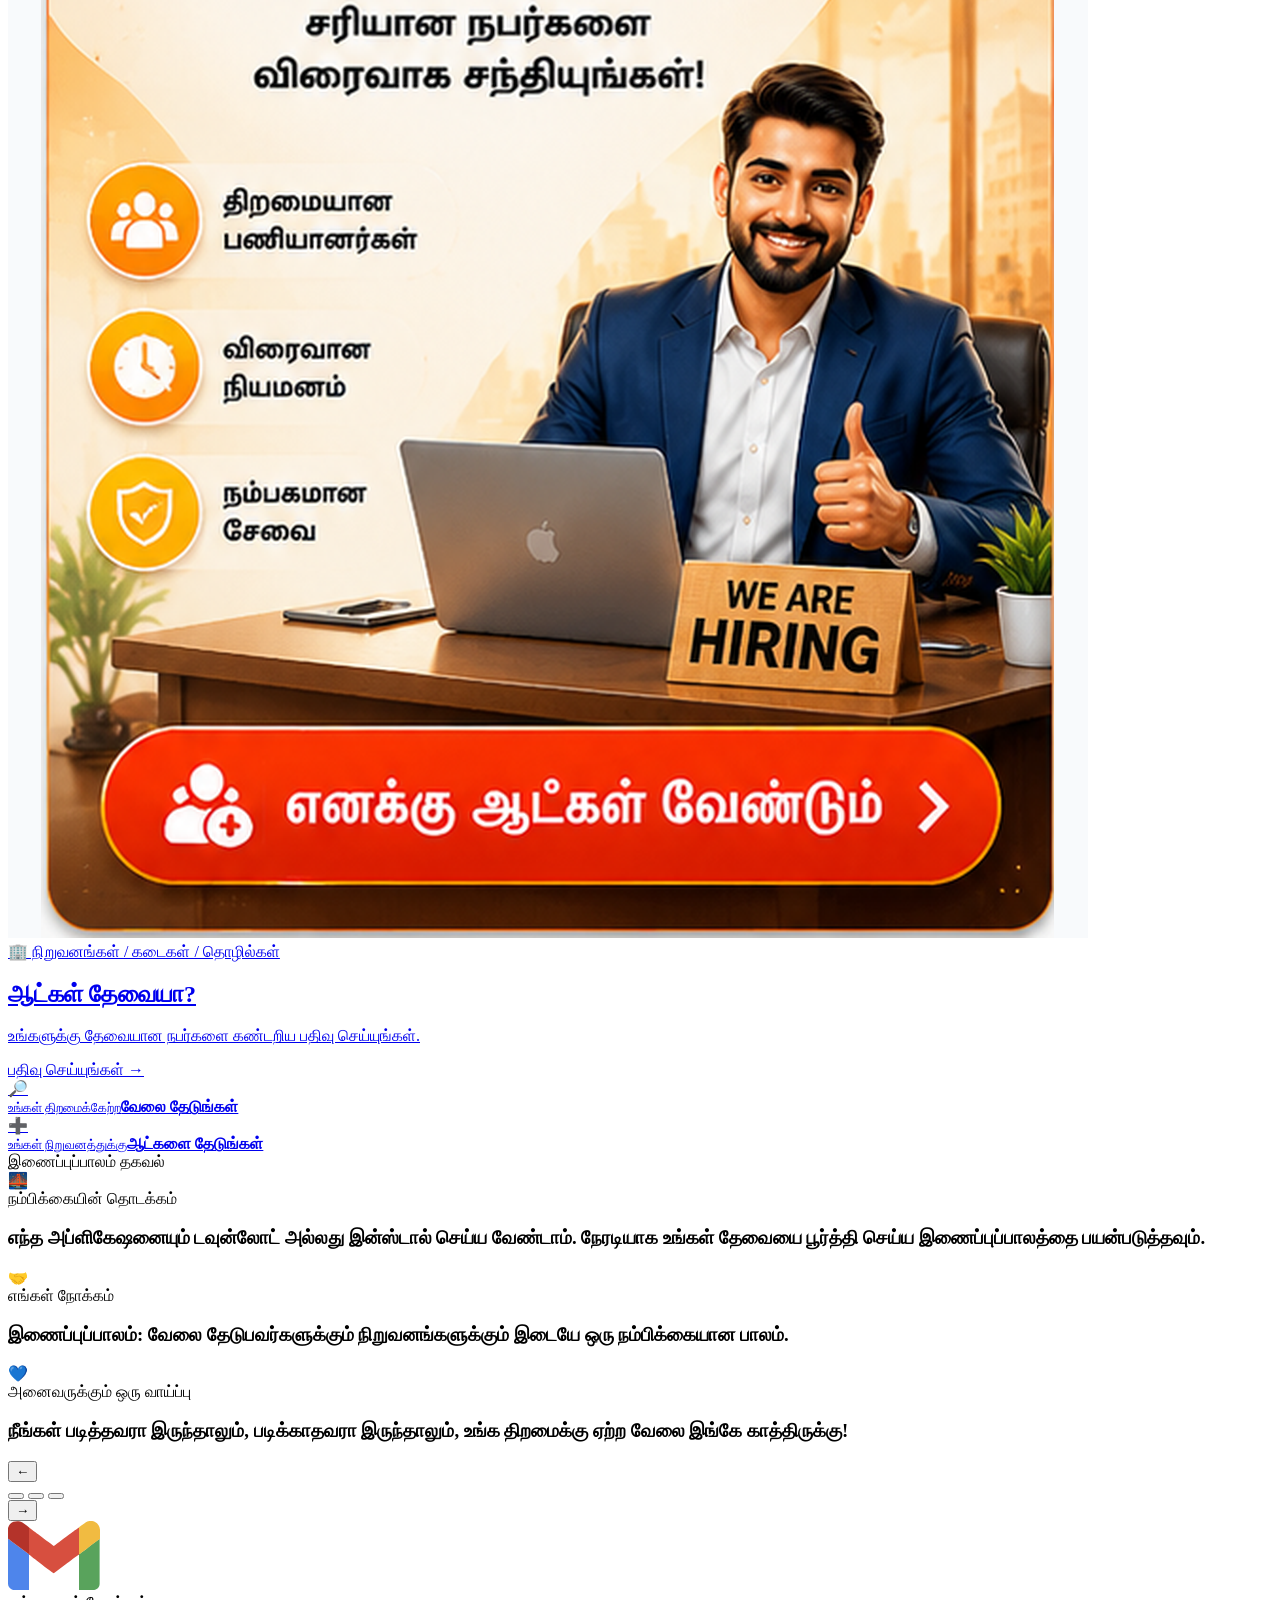
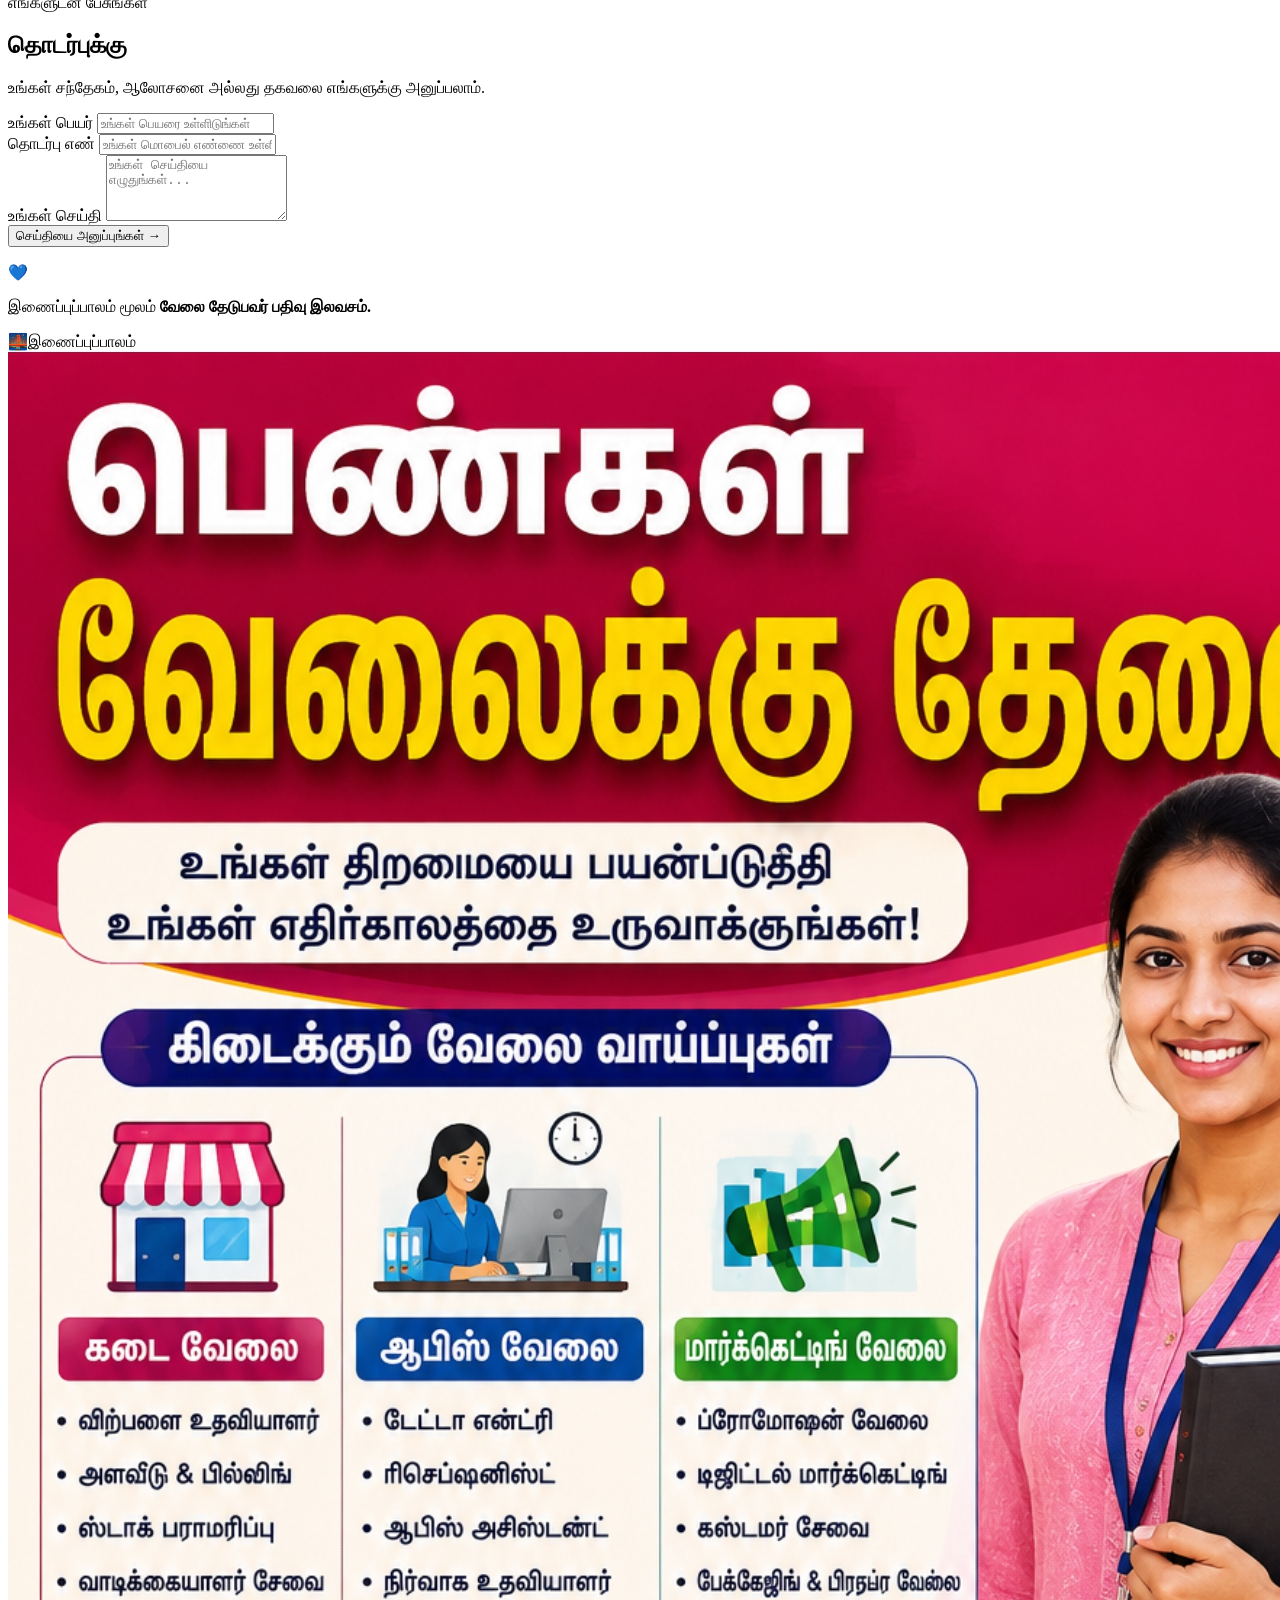
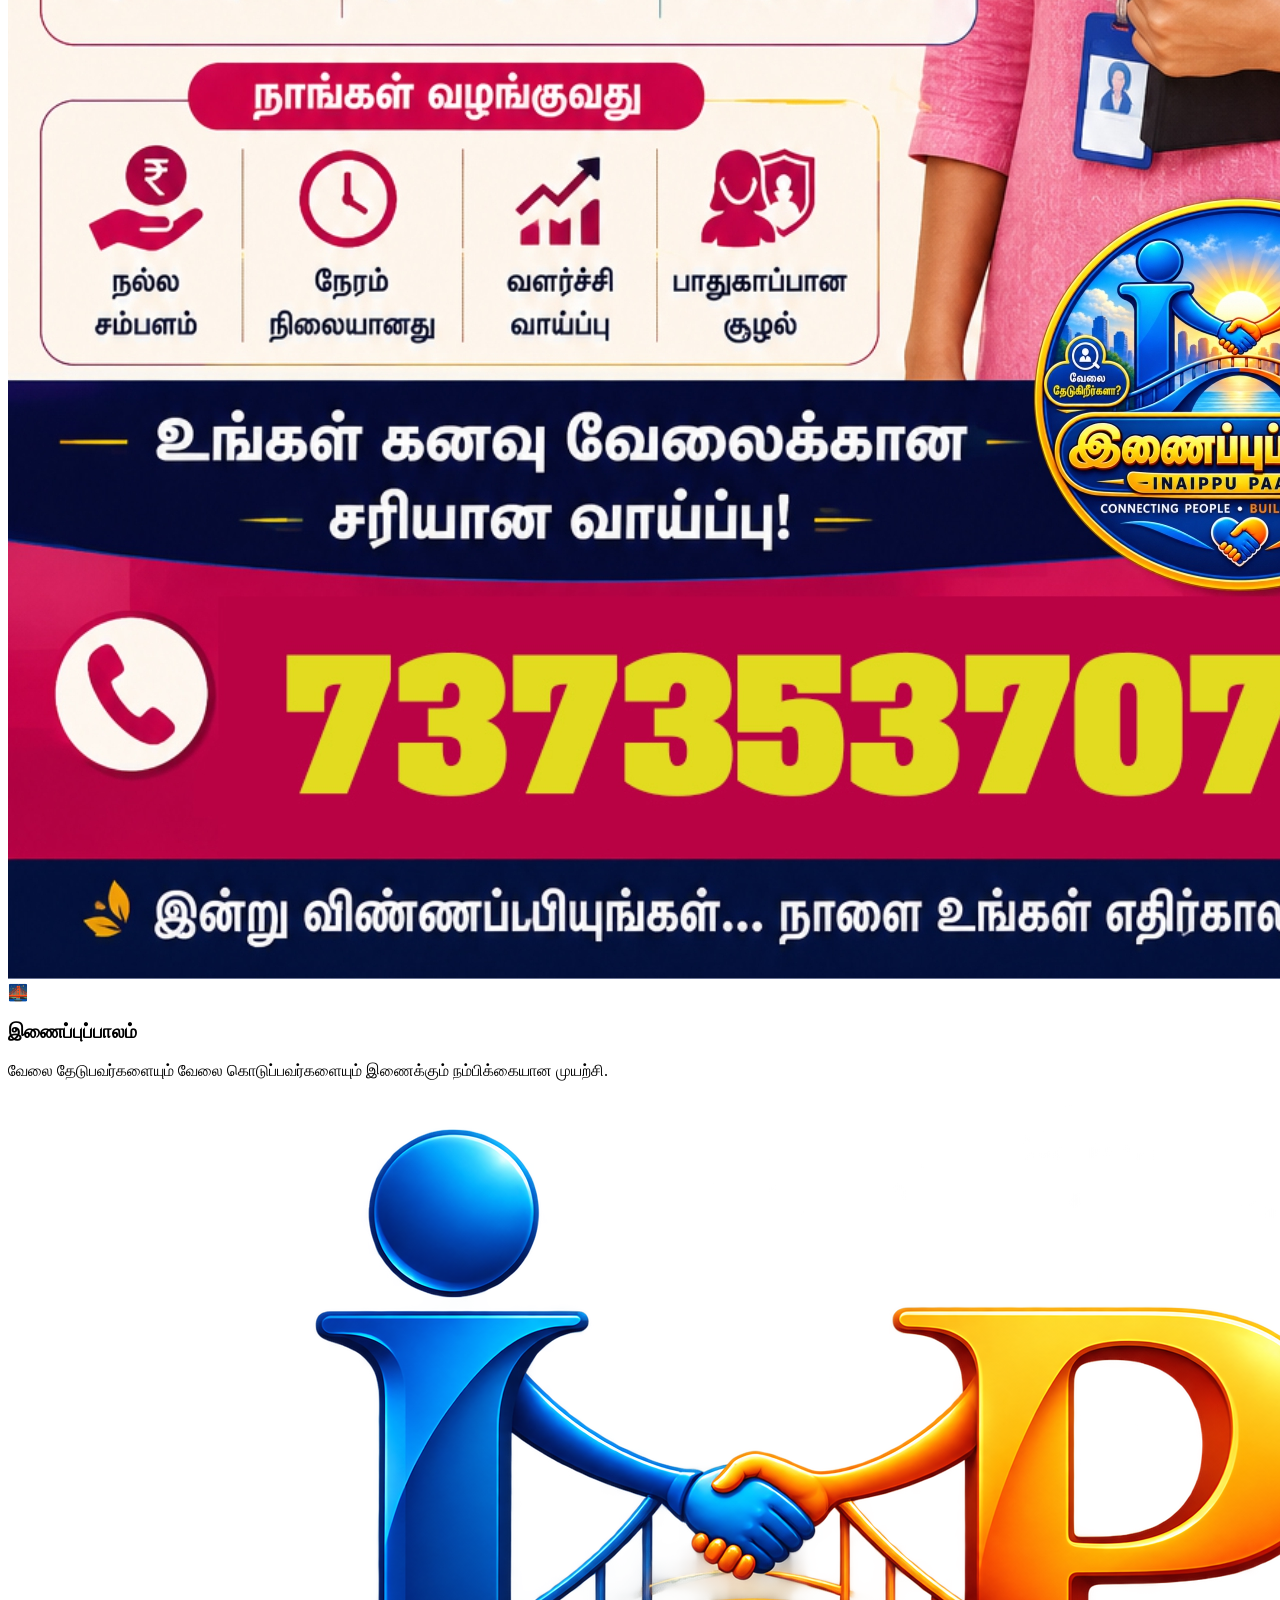
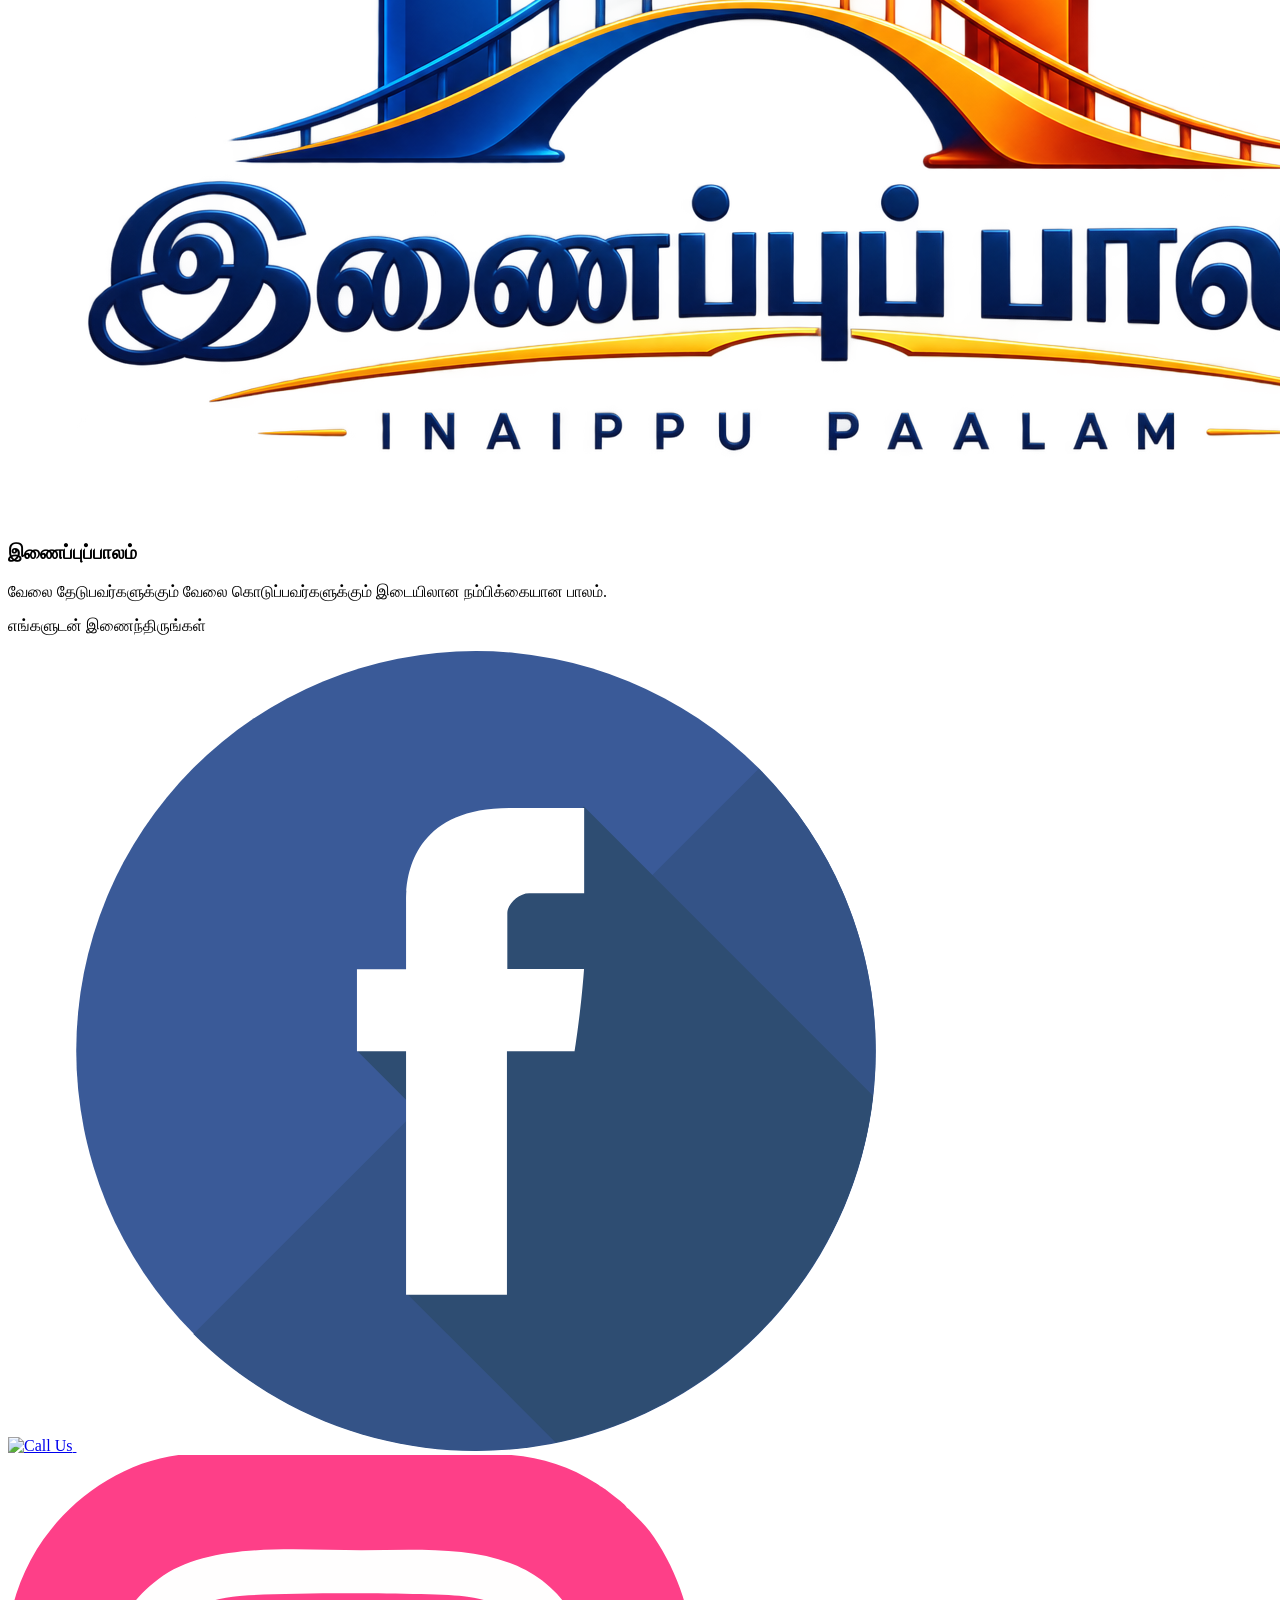
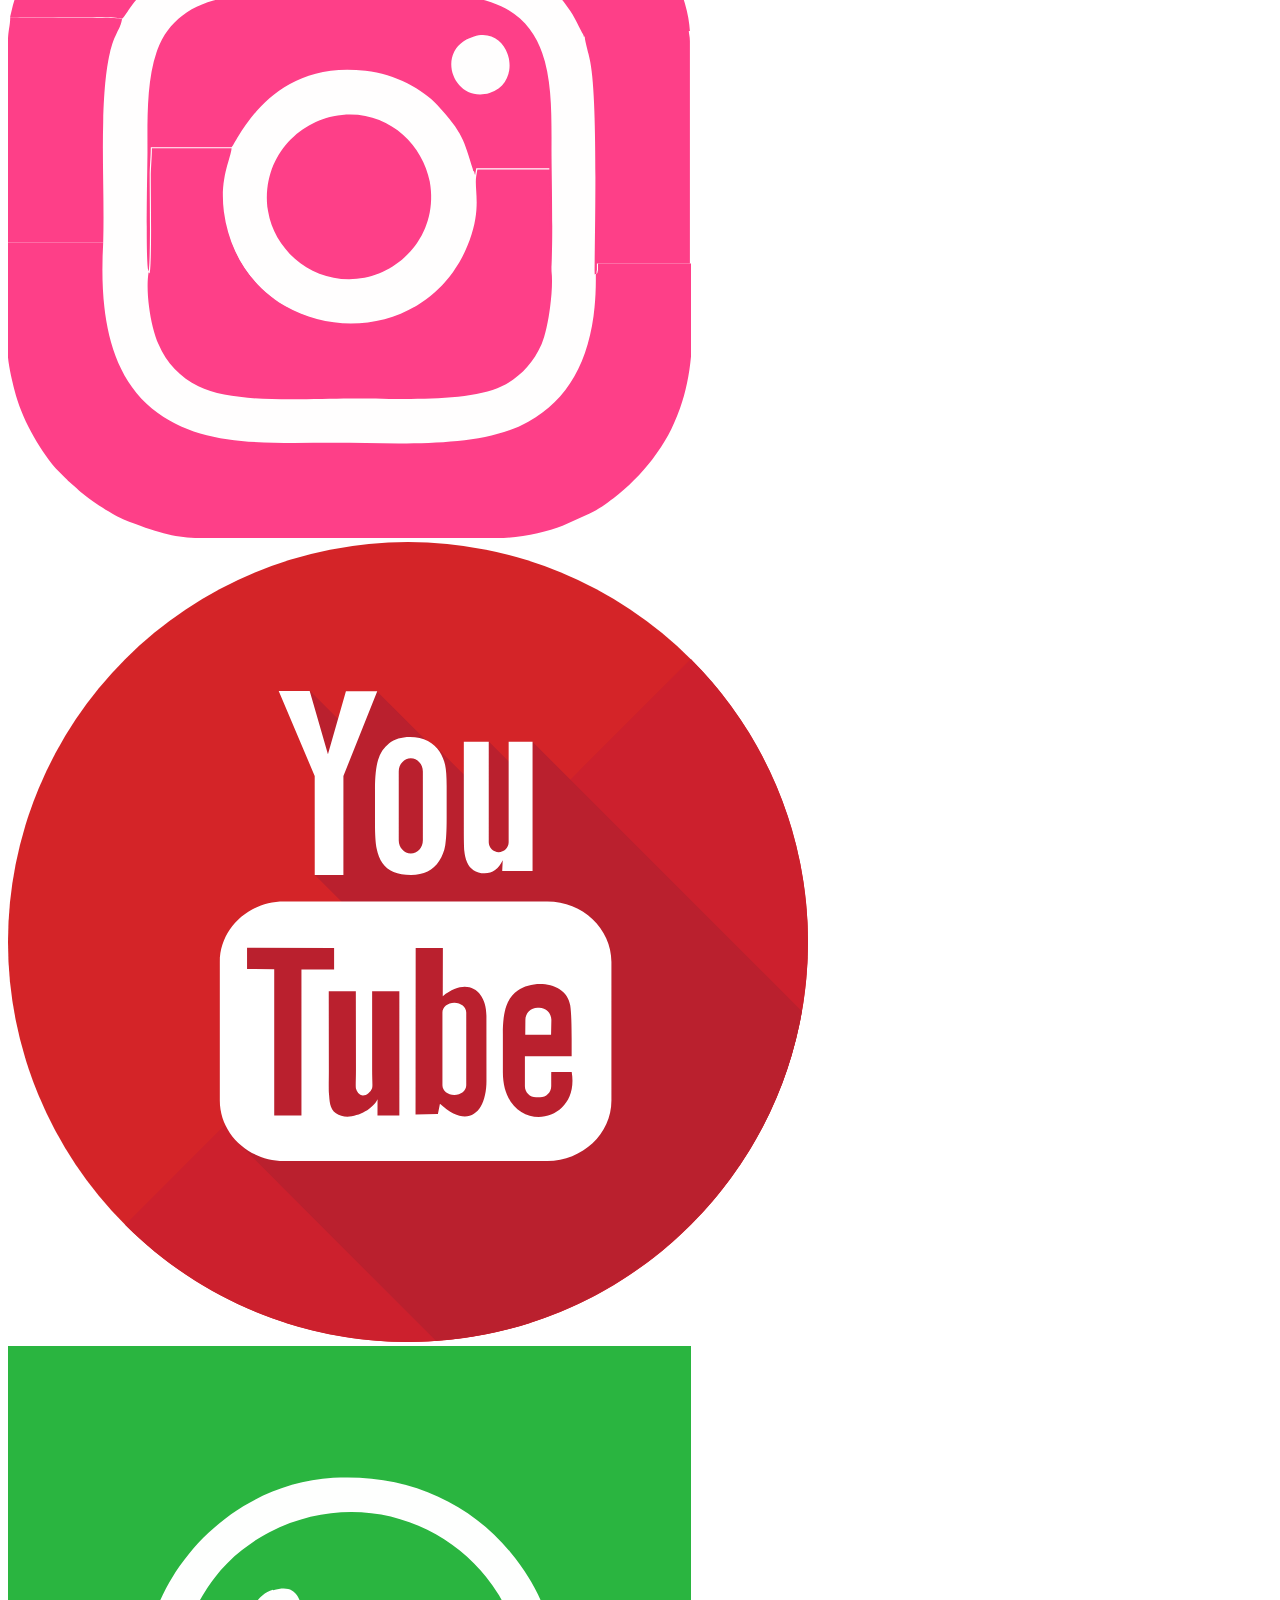
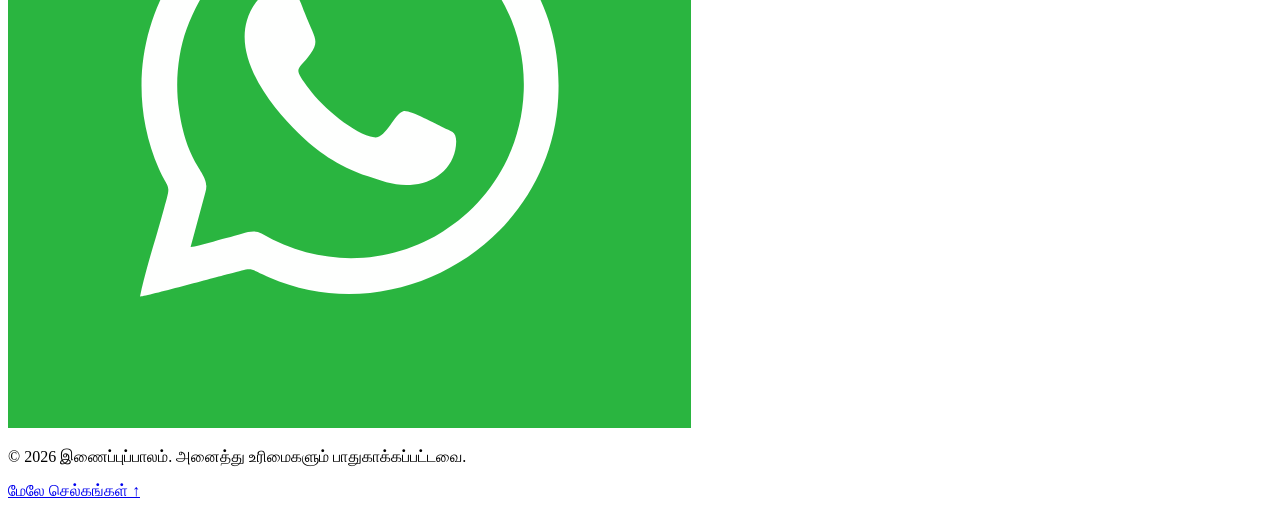
==== commit e4015f8a: "Add files via upload" ====
--- a/index.html
+++ b/index.html
@@ -1,117 +1,238 @@
 <!DOCTYPE html>
 <html lang="ta">
+
 <head>
     <!-- =====================================================
          PATCH 0 - அடிப்படை Website அமைப்பு
-         BATCH 0.1: மொழி மற்றும் Mobile Viewport
-         - charset=UTF-8: தமிழ் எழுத்து சரியா தெரிய இது அவசியம்
-         - viewport: மொபைலில் Website சரியா தெரிய இது
-         BATCH 0.2: Logo மற்றும் CSS இணைப்பு
-         ===================================================== -->
+         File: index.html:Line 1-65
+         Purpose: Meta tags, Title, CSS Links (Loading Control)
+         CSS Control: styles/main.css:Global Styles
+         ===================================================== -->
+    
     <meta charset="UTF-8">
     <meta name="viewport" content="width=device-width, initial-scale=1.0">
 
-    <!-- SEO META TAGS - INAIPPU PALAM - ALL TAMIL NADU -->
-     
-<meta name="description" content="தமிழ்நாடு முழுவதும் வேலை வழங்க - இணைப்பு பாலம். கோவை, திருப்பூர், சென்னை, மதுரை, சேலம், திருச்சி, ஈரோடு, கரூர், திண்டுக்கல் உட்பட அனைத்து மாவட்டங்களிலும் வேலைக்கு ஆட்கள் தேவை என்றால் இங்கே பதிவு செய்யுங்கள்.">
-<meta name="keywords" content="Tamil Nadu jobs, All Tamil Nadu jobs, Coimbatore jobs, Tiruppur jobs, Chennai jobs, Madurai jobs, Salem jobs, Trichy jobs, Erode jobs, Karur jobs, Dindigul jobs, Palladam jobs, வேலை வாய்ப்பு தமிழ்நாடு, தமிழ்நாடு வேலை, கோவை வேலை, திருப்பூர் வேலை, இணைப்பு பாலம், Inaippu Palam jobs, employer registration Tamil Nadu, job provider Tamil Nadu, all district jobs Tamil Nadu">
-<meta name="author" content="Inaippu Palam">
-<meta name="robots" content="index, follow">
-
-<!-- Open Graph for WhatsApp / Facebook Share -->
-<meta property="og:title" content="வேலை வழங்குபவர் - இணைப்பு பாலம் | தமிழ்நாடு முழுவதும்">
-<meta property="og:description" content="தமிழ்நாடு முழுவதும் உங்கள் நிறுவனத்திற்கு ஆட்கள் வேண்டுமா? இணைப்பு பாலத்தில் இலவசமாக பதிவு செய்யுங்கள்.">
-<meta property="og:type" content="website">
-<meta property="og:url" content="https://inaippu-palam.vercel.app">
-<meta property="og:image" content="https://inaippu-palam.vercel.app/logo.png">
-
-<!-- Location SEO -->
-<meta name="geo.region" content="IN-TN">
-<meta name="geo.placename" content="Tamil Nadu">
-<meta name="geo.position" content="11.0168;76.9558">
-
-
-    <title>இணைப்புப் பாலம் | வேலை தேடுபவர்களுக்கும் வேலை கொடுப்பவர்களுக்கும் ஒரு நம்பிக்கையான பாலம்</title>
+
+    <!-- =====================================================
+         PATCH 0.1 - SEO META TAGS
+         File: index.html:Line 67-75
+         Purpose: Search Engine Optimization (Google Ranking)
+         Notes: தமிழ்நாடு keywords அதிகம், Local SEO முக்கியம்
+         ===================================================== -->
+    
+    <meta name="description" content="தமிழ்நாடு முழுவதும் வேலைவாய்ப்புகள் மற்றும் வேலைக்கு ஆட்கள் தேவை. வேலை தேடுபவர்களையும் வேலை வழங்குபவர்களையும் இணைக்கும் நம்பிக்கையான இணைப்புப்பாலம்.">
+    <meta name="keywords" content="இணைப்புபாலம், தமிழ்நாடு வேலைவாய்ப்பு, தனியார் வேலைவாய்ப்பு, Tamil Nadu jobs, Best Job Portal in Tamil Nadu, Inaippu Palam jobs, employer registration Tamil Nadu, job seeker Tamil Nadu">
+    <meta name="author" content="Inaippu Palam">
+    <meta name="robots" content="index, follow">
+
+
+    <!-- =====================================================
+         PATCH 0.2 - OPEN GRAPH (Social Media Sharing)
+         File: index.html:Line 77-87
+         Purpose: WhatsApp/Facebook Share Preview
+         CSS Control: None (Meta only)
+         ===================================================== -->
+    
+    <meta property="og:title" content="இணைப்புப்பாலம் | தமிழ்நாடு வேலைவாய்ப்பு">
+    <meta property="og:description" content="வேலை தேடுபவர்களையும் வேலை வழங்குபவர்களையும் இணைக்கும் நம்பிக்கையான இணைப்புப்பாலம்.">
+    <meta property="og:type" content="website">
+    <meta property="og:url" content="https://inaippupalam.in/">
+    <meta property="og:image" content="https://inaippupalam.in/assets/logo/logo.png">
+
+
+    <!-- =====================================================
+         PATCH 0.3 - LOCATION SEO
+         File: index.html:Line 89-92
+         Purpose: Local Tamil Nadu Targeting
+         ===================================================== -->
+    
+    <meta name="geo.region" content="IN-TN">
+    <meta name="geo.placename" content="Tamil Nadu">
+
+
+    <!-- =====================================================
+         PATCH 0.4 - TITLE + LOGO + CSS (Updated Path!)
+         File: index.html:Line 94-102
+         Purpose: Page Title, Favicon, CSS Loading
+         
+         ⚠️ IMPORTANT CHANGES MADE:
+         ❌ OLD: href="style.css"
+         ✅ NEW: href="styles/main.css" (New folder structure)
+         
+         CSS Control: styles/main.css (Full page styling)
+         Performance: CSS loads before content (Render-blocking intentional)
+         ===================================================== -->
+    
+    <title>இணைப்புப்பாலம் | தமிழ்நாடு வேலைவாய்ப்பு</title>
     <link rel="icon" type="image/png" href="assets/logo/logo.png">
-    <link rel="stylesheet" href="style.css">
+    <link rel="stylesheet" href="styles/main.css">
 </head>
-<body>
-
-   <!-- =====================================================
+
+
+<body id="top">
+
+
+    <!-- =====================================================
          PATCH 1 - NAVIGATION BAR
-         BATCH 1.1: Logo பகுதி - முகப்புக்கு போகும்
-         BATCH 1.2: Hamburger Menu - மொபைலில் மட்டும் தெரியும், script.js இதை கண்ட்ரோல் பண்ணும்
-         BATCH 1.3: Nav Links - முக்கிய 4 பக்கங்களுக்கான Link
-         கவனிக்க: எல்லா Link-ம் ஒரே Folder பெயரில் இருக்கான்னு பாருங்க. job-seeker/ என்று முடிவு செய்தால் எல்லா இடத்திலும் அதையே பயன்படுத்துங்க.
-         ===================================================== -->
-
-
-<header class="site-header">
-  <nav class="navbar">
-    <div class="nav-container">
-      <a href="index.html" class="brand">
-        <img src="assets/logo/logo.png" alt="Logo" class="brand-logo">
+         File: index.html:Line 107-165
+         Purpose: Main Navigation Menu
+         JS Control: scripts/main.js (menuToggle function)
+         CSS Control: styles/main.css:.navbar, .nav-links
+         Mobile: Hamburger menu toggle on small screens
+         
+         ⚠️ LINK PATHS UPDATED:
+         ✅ job-seeker/job-seeker.html → pages/job-seeker.html
+         ✅ job-provider/job-provider.html → pages/job-provider.html
+         ===================================================== -->
+    
+    <header class="site-header">
+        <nav class="navbar">
+            <div class="nav-container">
+                
+                <!-- Logo -->
+                <a href="index.html" class="brand">
+                    <img src="assets/logo/logo.png" alt="இணைப்புப்பாலம் Logo" class="brand-logo">
+                </a>
+
+
+                <!-- Mobile Menu Button -->
+                <button class="menu-toggle" id="menuToggle" type="button" aria-label="மெனுவை திறக்கவும்" aria-expanded="false">
+                    <span></span>
+                    <span></span>
+                    <span></span>
+                </button>
+
+
+                <!-- Navigation Links -->
+                <ul class="nav-links" id="navLinks">
+                    <li><a href="index.html" class="active">முகப்பு</a></li>
+                    <li><a href="pages/job-seeker.html">வேலை வேண்டும்</a></li>
+                    <li><a href="pages/job-provider.html">ஆட்கள் வேண்டும்</a></li>
+                    <li><a href="pages/public-jobs.html">வேலை கொடுப்பவர்ள்</a></li>
+                    <li><a href="pages/public-seekers.html">வேலை தேடுபவர்ள்</a></li>
+                </ul>
+
+            </div>
+        </nav>
+    </header>
+
+
+    <main>
+
+
+        <!-- =================================================
+             PATCH 2 - HERO SECTION
+             File: index.html:Line 172-202
+             Purpose: Main Landing Area with 2 Call-to-Action Cards
+             CSS Control: styles/main.css:.hero-section, .poster-grid
+             
+             ⚠️ IMAGE LAZY LOADING:
+             ❌ Above fold images = loading="eager" (default)
+             ✅ Below fold images = loading="lazy" (added below)
+             ================================================= -->
         
-      </a>
-      <button class="menu-toggle" id="menuToggle" type="button" aria-label="Menu">
-        <span></span><span></span><span></span>
-      </button>
-      <ul class="nav-links" id="navLinks">
-        <li><a href="index.html" class="active">முகப்பு</a></li>
-        <li><a href="job-seeker/job-seeker.html">வேலை வேண்டும் </a></li>
-        <li><a href="job-provider/job-provider.html">ஆட்கள் வேண்டும்</a></li>
-        <li><a href="public/jobs/jobs.html">வேலை கொடுப்பவர்கள்</a></li>
-        <li><a href="public/seekers/seekers.html">வேலை தேடுபவர்கள்</a></li>
-      </ul>
-    </div>
-  </nav>
-</header>
-
-
-<!-- =========================================================
-     PATCH 1 — NAVIGATION BAR — END
-========================================================= -->
-
-    <main>
-        <!-- =====================================================
-             PATCH 2 - HERO / 3 ENTRY CARDS
-             BATCH 2.1: இடது Card - வேலை கொடுப்பவர் - job-provider பக்கத்துக்கு போகும்
-             BATCH 2.2: நடு Card - இது வெறும் தகவல் மட்டும், Click ஆகாது
-             BATCH 2.3: வலது Card - வேலை தேடுபவர் - job-seekers பக்கத்துக்கு போகும்
-             ===================================================== -->
         <section class="hero-section">
             <div class="hero-intro">
                 <span class="eyebrow">🌉 மக்களை இணைக்கும் ஒரு நம்பிக்கையான முயற்சி</span>
                 <h1><span>சரியான நபருக்கு</span><strong>சரியான வாய்ப்பு</strong></h1>
-                <p>வேலை தேடுபவர்களையும் வேலை கொடுப்பவர்களையும் ஒரே இடத்தில் இணைக்கும் உங்கள் நம்பிக்கையான <b>இணைப்புப் பாலம்.</b></p>
-            </div>
+                <p>வேலை தேடுபவர்களையும் வேலை கொடுப்பவர்களையும் ஒரே இடத்தில் இணைக்கும் உங்கள் நம்பிக்கையான <b>இணைப்புப்பாலம்.</b></p>
+            </div>
+
+
+            <!-- PATCH 2.1 - JOB SEEKER CARD -->
             <div class="poster-grid two-only">
-                <a href="job-provider/job-provider.html" class="poster-card employer-card" aria-label="வேலைக்கு ஆட்கள் தேவை - பதிவு செய்ய">
-                    <div class="poster-image-wrap"><img src="assets/images/employer-poster.png" alt="உங்களுக்கு வேலைக்கு ஆட்கள் தேவையா?"></div>
-                    <div class="poster-card-info"><span>🏢 நிறுவனங்கள் / கடைகள் / தொழில்கள்</span><h2>ஆட்கள் தேவையா?</h2><p>உங்களுக்கு தேவையான நபர்களை கண்டுபிடிக்க பதிவு செய்யுங்கள்.</p><span class="poster-action">பதிவு செய்யுங்கள் <b>→</b></span></div>
-                </a>
-                                <a href="job-seeker/job-seeker.html" class="poster-card seeker-card" aria-label="வேலை தேடுபவர் பதிவு செய்ய">
-                    <div class="poster-image-wrap"><img src="assets/images/job-seeker-poster.png" alt="உங்கள் திறமைக்கேற்ற வேலை வேண்டுமா?"></div>
-                    <div class="poster-card-info"><span>👷 படித்தவர் / படிக்காதவர் அனைவருக்கும்</span><h2>வேலை வேண்டுமா?</h2><p>உங்கள் திறமை மற்றும் அனுபவத்தை பதிவு செய்து வாய்ப்பை தேடுங்கள்.</p><span class="poster-action">பதிவு செய்யுங்கள் <b>→</b></span></div>
-                </a>
-            </div>
+                
+                <a href="pages/job-seeker.html" class="poster-card seeker-card" aria-label="வேலை தேடுபவர் பதிவு செய்">
+                    <div class="poster-image-wrap">
+                        <img src="assets/images/job-seeker-poster.png" alt="உங்கள் திறமைக்கேற்ற வேலை வேண்டுமா?" loading="eager">
+                    </div>
+                    <div class="poster-card-info">
+                        <span>👷 படித்தவர் / படிக்காதவர் அனைவருக்கும்</span>
+                        <h2>வேலை வேண்டுமா?</h2>
+                        <p>உங்கள் திறமை மற்றும் அனுபவத்தை பதிவு செய்து வாய்ப்பை தேடுங்கள்.</p>
+                        <span class="poster-action">பதிவு செய்யுங்கள் <b>→</b></span>
+                    </div>
+                </a>
+
+
+                <!-- PATCH 2.2 - EMPLOYER CARD -->
+                <a href="pages/job-provider.html" class="poster-card employer-card" aria-label="வேலைக்கு ஆட்கள் தேவை - பதிவு செய்">
+                    <div class="poster-image-wrap">
+                        <img src="assets/images/employer-poster.png" alt="உங்களுக்கு வேலைக்கு ஆட்கள் தேவையா?" loading="eager">
+                    </div>
+                    <div class="poster-card-info">
+                        <span>🏢 நிறுவனங்கள் / கடைகள் / தொழில்கள்</span>
+                        <h2>ஆட்கள் தேவையா?</h2>
+                        <p>உங்களுக்கு தேவையான நபர்களை கண்டறிய பதிவு செய்யுங்கள்.</p>
+                        <span class="poster-action">பதிவு செய்யுங்கள் <b>→</b></span>
+                    </div>
+                </a>
+
+            </div>
+
+
+            <!-- PATCH 2.3 - QUICK ACTION BUTTONS -->
             <div class="quick-actions">
-                <a href="job-seeker/job-seeker.html" class="quick-btn quick-seeker"><span>🔎</span><div><small>உங்கள் திறமைக்கேற்ற</small><strong>வேலை தேடுங்கள்</strong></div></a>
-                <a href="job-provider/job-provider.html" class="quick-btn quick-provider"><span>➕</span><div><small>உங்கள் நிறுவனத்திற்கு</small><strong>ஆட்களை தேடுங்கள்</strong></div></a>
-            </div>
+                <a href="pages/job-seeker.html" class="quick-btn quick-seeker">
+                    <span>🔎</span>
+                    <div><small>உங்கள் திறமைக்கேற்ற</small><strong>வேலை தேடுங்கள்</strong></div>
+                </a>
+                <a href="pages/job-provider.html" class="quick-btn quick-provider">
+                    <span>➕</span>
+                    <div><small>உங்கள் நிறுவனத்துக்கு</small><strong>ஆட்களை தேடுங்கள்</strong></div>
+                </a>
+            </div>
+
         </section>
 
 
-
-        <!-- PATCH 4 - SLIDER - script.js BATCH 4 இதை கண்ட்ரோல் பண்ணும் -->
-
+        <!-- =====================================================
+             PATCH 4 - INFORMATION SLIDER
+             File: index.html:Line 262-348
+             Purpose: Auto-rotating information carousel
+             JS Control: scripts/main.js:initSlider() function
+             CSS Control: styles/main.css:.message-slider-section
+             
+             ⚠️ NOTE: Slider only runs on index.html
+             Other pages ignore this code (check in JS)
+             ===================================================== -->
+        
         <section class="message-slider-section">
-            <div class="slider-top-line"><span class="live-dot"></span><span>இணைப்புப் பாலம் தகவல்</span></div>
+            <div class="slider-top-line">
+                <span class="live-dot"></span>
+                <span>இணைப்புப்பாலம் தகவல்</span>
+            </div>
+
             <div class="message-slider" id="messageSlider">
-                <article class="message-slide active"><div class="slide-icon">🌉</div><div><span>நம்பிக்கையின் தொடக்கம்</span><h3>எந்த அப்ளிகேஷனையும் டவுன்லோட் பண்ண வேண்டாம் இன்ஸ்டால். பண்ணவேண்டாம். நேரடியா உங்கள் தேவையை பூர்த்தி பண்ணவும்</h3></div></article>
-                <article class="message-slide"><div class="slide-icon">🤝</div><div><span>எங்கள் நோக்கம்</span><h3>இணைப்புப் பாலம்: வேலை தேடுபவர்களுக்கும் நிறுவனங்களுக்கும் இடையே ஒரு நம்பிக்கையான பாலம்.</h3></div></article>
-                <article class="message-slide"><div class="slide-icon">💙</div><div><span>அனைவருக்கும் ஒரு வாய்ப்பு</span><h3>நீங்க படிச்சவரா இருந்தாலும், படிக்காதவரா இருந்தாலும், உங்க திறமைக்கு ஏற்ற வேலை இங்கே காத்திருக்கு!</h3></div></article>
-            </div>
+                <!-- Slide 1 -->
+                <article class="message-slide active">
+                    <div class="slide-icon">🌉</div>
+                    <div>
+                        <span>நம்பிக்கையின் தொடக்கம்</span>
+                        <h3>எந்த அப்ளிகேஷனையும் டவுன்லோட் அல்லது இன்ஸ்டால் செய்ய வேண்டாம். நேரடியாக உங்கள் தேவையை பூர்த்தி செய்ய இணைப்புப்பாலத்தை பயன்படுத்தவும்.</h3>
+                    </div>
+                </article>
+
+                <!-- Slide 2 -->
+                <article class="message-slide">
+                    <div class="slide-icon">🤝</div>
+                    <div>
+                        <span>எங்கள் நோக்கம்</span>
+                        <h3>இணைப்புப்பாலம்: வேலை தேடுபவர்களுக்கும் நிறுவனங்களுக்கும் இடையே ஒரு நம்பிக்கையான பாலம்.</h3>
+                    </div>
+                </article>
+
+                <!-- Slide 3 -->
+                <article class="message-slide">
+                    <div class="slide-icon">💙</div>
+                    <div>
+                        <span>அனைவருக்கும் ஒரு வாய்ப்பு</span>
+                        <h3>நீங்கள் படித்தவரா இருந்தாலும், படிக்காதவரா இருந்தாலும், உங்க திறமைக்கு ஏற்ற வேலை இங்கே காத்திருக்கு!</h3>
+                    </div>
+                </article>
+            </div>
+
+            <!-- Slider Controls -->
             <div class="slider-controls">
                 <button type="button" class="slider-arrow" id="prevSlide" aria-label="முந்தைய தகவல்">←</button>
                 <div class="slider-dots" id="sliderDots">
@@ -123,57 +244,154 @@
             </div>
         </section>
 
+
         <!-- =====================================================
-             PATCH 5 - CONTACT SECTION - GOOGLE SHEET இணைப்பு
-             BATCH 5.1: இந்த Form தான் Google Sheet-க்கு போகும்
-             BATCH 5.2: form-status ID - வெற்றி / தோல்வி செய்தியை காட்டும்
+             PATCH 5 - CONTACT SECTION
+             File: index.html:Line 352-480
+             Purpose: Contact Form (Google Sheet Integration)
+             JS Control: scripts/config.js:contactForm event listener
+             CSS Control: styles/main.css:.contact-section
+             
+             ⚠️ FORM HANDLED BY: scripts/config.js
+             No form action needed - JavaScript handles submission
              ===================================================== -->
+        
         <section class="contact-section" id="contact">
             <div class="contact-wrapper">
                 <div class="contact-card">
-                    <div class="contact-icon-badge"><img src="assets/icons/Gmail.svg" alt="மின்னஞ்சல்"></div>
-                    <div class="contact-heading"><span>எங்களுடன் பேசுங்கள்</span><h2>தொடர்புக்கு</h2><p>உங்கள் சந்தேகம், ஆலோசனை அல்லது தகவலை எங்களுக்கு அனுப்பலாம்.</p></div>
+                    <div class="contact-icon-badge">
+                        <img src="assets/icons/Gmail.svg" alt="மின்னஞ்சல்">
+                    </div>
+
+                    <div class="contact-heading">
+                        <span>எங்களுடன் பேசுங்கள்</span>
+                        <h2>தொடர்புக்கு</h2>
+                        <p>உங்கள் சந்தேகம், ஆலோசனை அல்லது தகவலை எங்களுக்கு அனுப்பலாம்.</p>
+                    </div>
+
                     <form class="contact-form" id="contactForm">
-                        <div class="form-group"><label for="contactName">உங்கள் பெயர்</label><input type="text" id="contactName" name="name" placeholder="உங்கள் பெயரை உள்ளிடுங்கள்" autocomplete="name" required></div>
-                        <div class="form-group"><label for="contactPhone">தொடர்பு எண்</label><input type="tel" id="contactPhone" name="phone" placeholder="உங்கள் மொபைல் எண்ணை உள்ளிடுங்கள்" inputmode="numeric" autocomplete="tel" required></div>
-                        <div class="form-group"><label for="contactMessage">உங்கள் செய்தி</label><textarea id="contactMessage" name="message" rows="4" placeholder="உங்கள் செய்தியை எழுதுங்கள்..." required></textarea></div>
-                        <button type="submit" class="contact-submit-btn"><span>செய்தியை அனுப்புங்கள்</span><b>→</b></button>
+                        <div class="form-group">
+                            <label for="contactName">உங்கள் பெயர்</label>
+                            <input type="text" id="contactName" name="name" placeholder="உங்கள் பெயரை உள்ளிடுங்கள்" autocomplete="name" required>
+                        </div>
+
+                        <div class="form-group">
+                            <label for="contactPhone">தொடர்பு எண்</label>
+                            <input type="tel" id="contactPhone" name="phone" placeholder="உங்கள் மொபைல் எண்ணை உள்ளிடுங்கள்" inputmode="numeric" autocomplete="tel" required>
+                        </div>
+
+                        <div class="form-group">
+                            <label for="contactMessage">உங்கள் செய்தி</label>
+                            <textarea id="contactMessage" name="message" rows="4" placeholder="உங்கள் செய்தியை எழுதுங்கள்..." required></textarea>
+                        </div>
+
+                        <button type="submit" class="contact-submit-btn">
+                            <span>செய்தியை அனுப்புங்கள்</span>
+                            <b>→</b>
+                        </button>
+
                         <p class="form-status" id="formStatus"></p>
                     </form>
-                    <div class="contact-mini-note"><span>💙</span><p>இணைப்புப் பாலம் மூலம் <strong>வேலை தேடுபவர் பதிவு இலவசம்.</strong></p></div>
-                </div>
+
+                    <div class="contact-mini-note">
+                        <span>💙</span>
+                        <p>இணைப்புப்பாலம் மூலம் <strong>வேலை தேடுபவர் பதிவு இலவசம்.</strong></p>
+                    </div>
+                </div>
+
+                <!-- Contact Side Poster -->
                 <div class="contact-poster-side">
-                    <div class="poster-side-label"><span>🌉</span>இணைப்புப் பாலம்</div>
+                    <div class="poster-side-label"><span>🌉</span>இணைப்புப்பாலம்</div>
                     <div class="contact-poster-frame">
-                        <img src="assets/images/inaippu-5.jpg" alt="இணைப்புப் பாலம் தகவல்" onerror="this.style.display='none'; document.getElementById('posterFallback').style.display='flex';">
-                        <div class="poster-fallback" id="posterFallback"><span>🌉</span><h3>இணைப்புப் பாலம்</h3><p>வேலை தேடுபவர்களையும் வேலை கொடுப்பவர்களையும் இணைக்கும் நம்பிக்கையான முயற்சி.</p></div>
+                        <img src="assets/images/inaippu-5.jpg" alt="இணைப்புப்பாலம் தகவல்" loading="lazy" onerror="this.style.display='none'; document.getElementById('posterFallback').style.display='flex';">
+                        <div class="poster-fallback" id="posterFallback">
+                            <span>🌉</span>
+                            <h3>இணைப்புப்பாலம்</h3>
+                            <p>வேலை தேடுபவர்களையும் வேலை கொடுப்பவர்களையும் இணைக்கும் நம்பிக்கையான முயற்சி.</p>
+                        </div>
                     </div>
                 </div>
             </div>
         </section>
 
-       
     </main>
 
-   <footer class="site-footer">
-    <div class="footer-main">
-        <div class="footer-brand"><a href="#top" class="footer-logo-link"><img src="assets/logo/logo.png" alt="இணைப்புப் பாலம் லோகோ"></a><div><h3>இணைப்புப் பாலம்</h3><p>வேலை தேடுபவர்களுக்கும் வேலை கொடுப்பவர்களுக்கும் இடையிலான நம்பிக்கையான பாலம்.</p></div></div>
-        <div class="footer-social"><p>எங்களுடன் இணைந்திருங்கள்</p><div class="social-links">
-            <a href="https://www.facebook.com/profile.php?id=61593341843801" target="_blank" rel="noopener" class="social-link" aria-label="Facebook"><img src="assets/icons/Facebook.svg" alt="Facebook"></a>
-            <a href="https://www.instagram.com/inaippu.palam/?hl=en" target="_blank" rel="noopener" class="social-link" aria-label="Instagram"><img src="assets/icons/Instagram.svg" alt="Instagram"></a>
-            <a href="https://www.youtube.com/@inaippupalam" target="_blank" rel="noopener" class="social-link" aria-label="YouTube"><img src="assets/icons/YouTube.svg" alt="YouTube"></a>
-            <a href="https://wa.me/917373537070" target="_blank" rel="noopener" class="social-link" aria-label="WhatsApp"><img src="assets/icons/WhatsApp.svg" alt="WhatsApp"></a>
-        </div></div>
-    </div>
-    <div class="footer-bottom"><p>© <span id="currentYear">2026</span> இணைப்புப் பாலம். அனைத்து உரிமைகளும் பாதுகாக்கப்பட்டவை.</p><a href="#" class="back-to-top" id="backToTop">மேலே செல்லுங்கள் ↑</a></div>
-</footer>
-
-    <!-- =====================================================
-         PATCH 8 - JAVASCRIPT இணைப்புகள் - முக்கியமான திருத்தம்
-         BATCH 8.1: config.js - Google Sheet URL இருக்கும் இடம். இது முதலில் வரணும்
-         BATCH 8.2: script.js - உங்கள் Website-ன் எல்லா செயல்பாடுகளும்
-         ===================================================== -->
-    <script src="config.js"></script>
-    <script src="script.js"></script>
+
+    <!-- =====================================================
+         PATCH 6 - FOOTER
+         File: index.html:Line 487-585
+         Purpose: Social Media Links, Copyright
+         JS Control: scripts/main.js:Year auto-update
+         CSS Control: styles/main.css:.site-footer
+         
+         ⚠️ SOCIAL ICONS: All use assets/icons/ folder
+         ⚠️ BACK TO TOP: Scrolls to #top anchor
+         ===================================================== -->
+    
+    <footer class="site-footer">
+        <div class="footer-main">
+            <div class="footer-brand">
+                <a href="#top" class="footer-logo-link">
+                    <img src="assets/logo/logo.png" alt="இணைப்புப்பாலம் லோகோ" loading="lazy">
+                </a>
+                <div>
+                    <h3>இணைப்புப்பாலம்</h3>
+                    <p>வேலை தேடுபவர்களுக்கும் வேலை கொடுப்பவர்களுக்கும் இடையிலான நம்பிக்கையான பாலம்.</p>
+                </div>
+            </div>
+
+            <div class="footer-social">
+                <p>எங்களுடன் இணைந்திருங்கள்</p>
+                <div class="social-links">
+                    <a href="tel:+917373537070" class="social-link" aria-label="Call Us">
+                        <img src="assets/icons/call-us.svg" alt="Call Us" loading="lazy">
+                    </a>
+                    <a href="https://www.facebook.com/profile.php?id=61593341843801" target="_blank" rel="noopener" class="social-link" aria-label="Facebook">
+                        <img src="assets/icons/Facebook.svg" alt="Facebook" loading="lazy">
+                    </a>
+                    <a href="https://www.instagram.com/inaippu.palam/?hl=en" target="_blank" rel="noopener" class="social-link" aria-label="Instagram">
+                        <img src="assets/icons/Instagram.svg" alt="Instagram" loading="lazy">
+                    </a>
+                    <a href="https://www.youtube.com/@inaippupalam" target="_blank" rel="noopener" class="social-link" aria-label="YouTube">
+                        <img src="assets/icons/YouTube.svg" alt="YouTube" loading="lazy">
+                    </a>
+                    <a href="https://wa.me/917373537070" target="_blank" rel="noopener" class="social-link" aria-label="WhatsApp">
+                        <img src="assets/icons/WhatsApp.svg" alt="WhatsApp" loading="lazy">
+                    </a>
+                </div>
+            </div>
+        </div>
+
+        <div class="footer-bottom">
+            <p>© <span id="currentYear">2026</span> இணைப்புப்பாலம். அனைத்து உரிமைகளும் பாதுகாக்கப்பட்டவை.</p>
+            <a href="#top" class="back-to-top" id="backToTop">மேலே செல்கங்கள் ↑</a>
+        </div>
+    </footer>
+
+
+    <!-- =====================================================
+         PATCH 8 - JAVASCRIPT FILES (CRITICAL PERFORMANCE UPDATE!)
+         File: index.html:Line 590-594
+         Purpose: Load JavaScript after HTML rendered
+         
+         ⚠️ MAJOR CHANGES MADE:
+         ❌ OLD: <script src="config.js"></script>
+         ✅ NEW: <script src="scripts/config.js" defer></script>
+         
+         ⚠️ DEFER ATTRIBUTION EXPLANATION:
+         - Without "defer": Scripts BLOCK HTML rendering (slow!)
+         - With "defer": Scripts load IN BACKGROUND (fast!)
+         
+         ⚠️ PATH UPDATES:
+         ❌ config.js → ✅ scripts/config.js
+         ❌ script.js → ✅ scripts/main.js
+         
+         Load Order: config.js → main.js (execution order preserved)
+         ===================================================== -->
+    
+    <script src="scripts/config.js" defer></script>
+    <script src="scripts/main.js" defer></script>
+
+
 </body>
-</html>+</html>
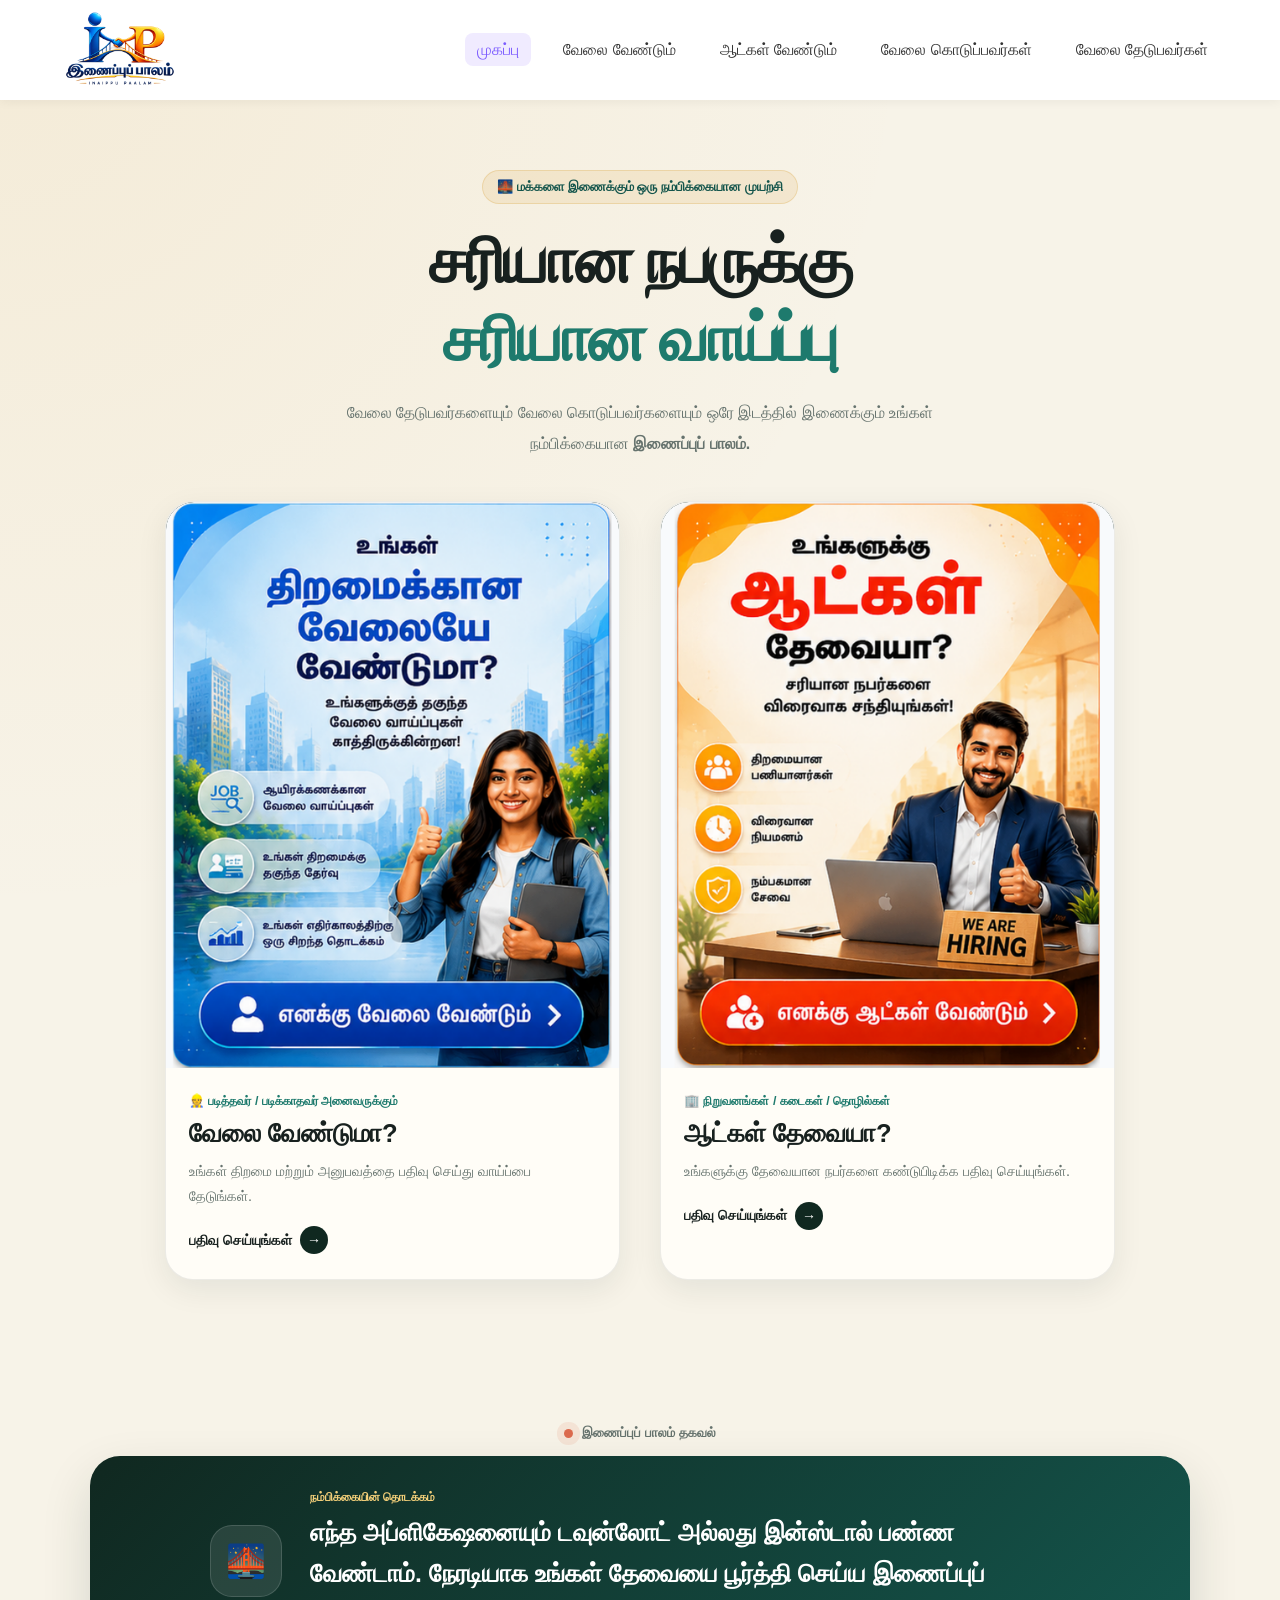
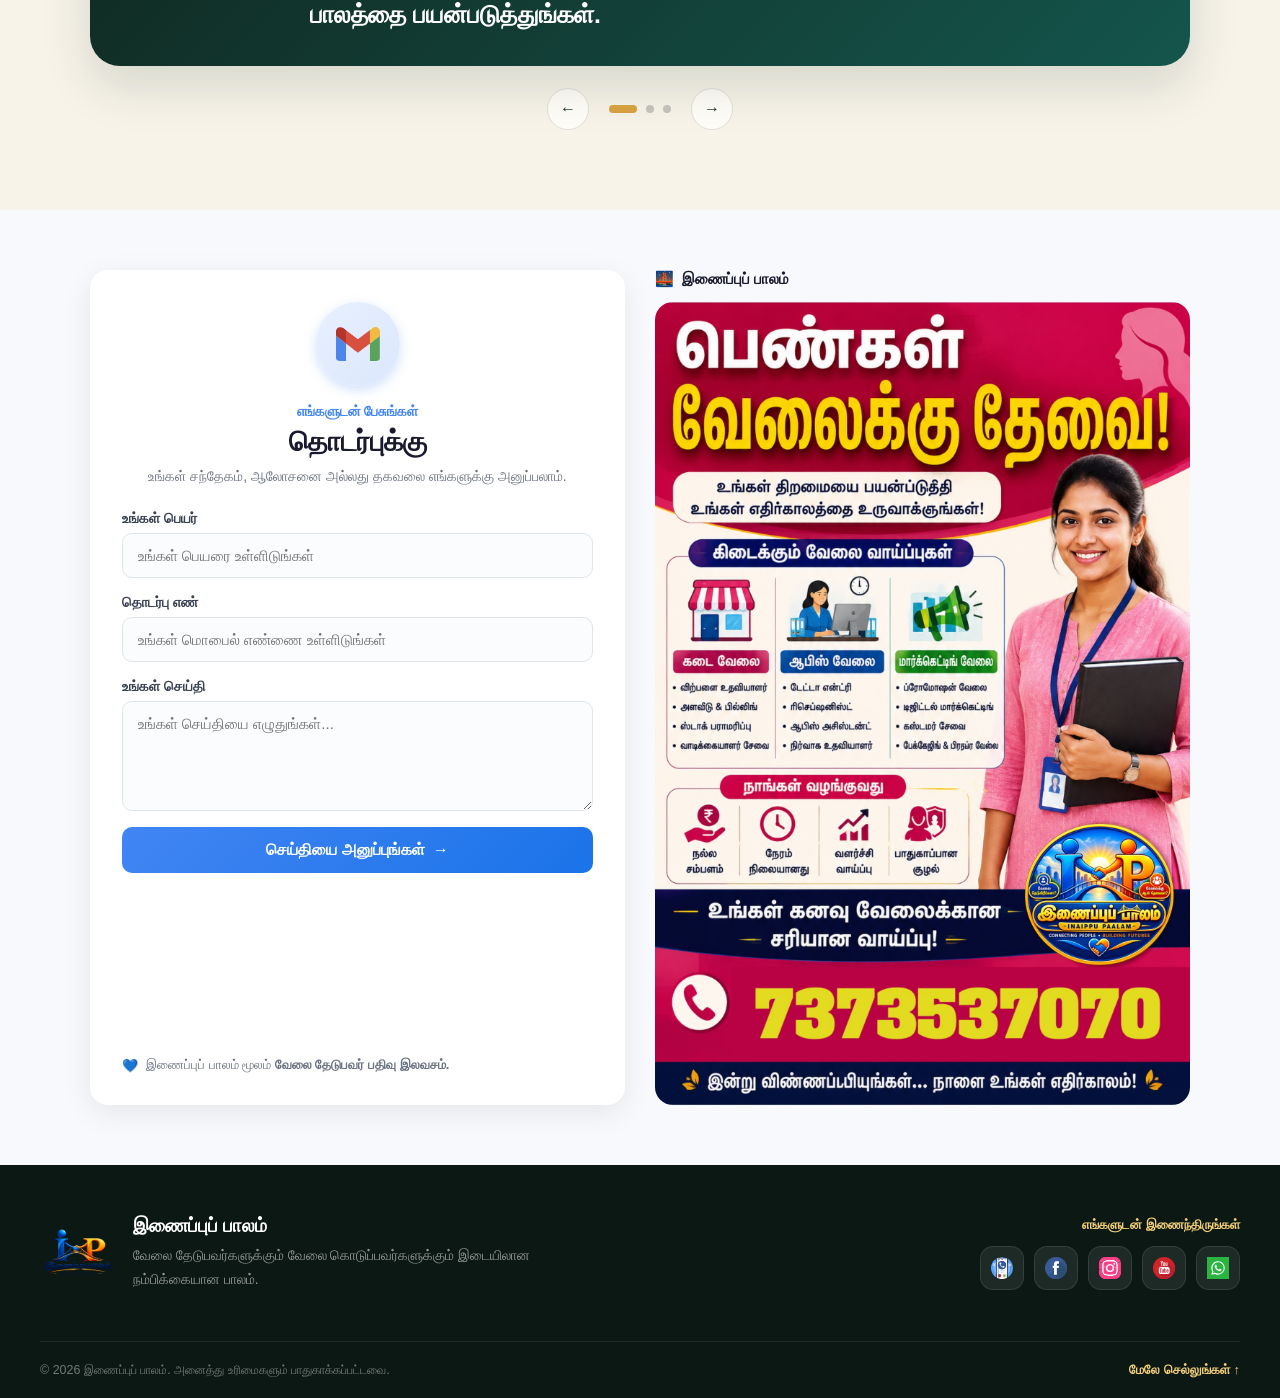
==== commit b0935f1f: "Add files via upload" ====
--- a/index.html
+++ b/index.html
@@ -2,70 +2,82 @@
 <html lang="ta">
 
 <head>
+
     <!-- =====================================================
          PATCH 0 - அடிப்படை Website அமைப்பு
-         File: index.html:Line 1-65
-         Purpose: Meta tags, Title, CSS Links (Loading Control)
-         CSS Control: styles/main.css:Global Styles
          ===================================================== -->
-    
+
     <meta charset="UTF-8">
-    <meta name="viewport" content="width=device-width, initial-scale=1.0">
+
+    <meta name="viewport"
+          content="width=device-width, initial-scale=1.0">
 
 
     <!-- =====================================================
          PATCH 0.1 - SEO META TAGS
-         File: index.html:Line 67-75
-         Purpose: Search Engine Optimization (Google Ranking)
-         Notes: தமிழ்நாடு keywords அதிகம், Local SEO முக்கியம்
+         தமிழ்நாடு முழுவதும் வேலைவாய்ப்பு தேடலுக்காக
          ===================================================== -->
-    
-    <meta name="description" content="தமிழ்நாடு முழுவதும் வேலைவாய்ப்புகள் மற்றும் வேலைக்கு ஆட்கள் தேவை. வேலை தேடுபவர்களையும் வேலை வழங்குபவர்களையும் இணைக்கும் நம்பிக்கையான இணைப்புப்பாலம்.">
-    <meta name="keywords" content="இணைப்புபாலம், தமிழ்நாடு வேலைவாய்ப்பு, தனியார் வேலைவாய்ப்பு, Tamil Nadu jobs, Best Job Portal in Tamil Nadu, Inaippu Palam jobs, employer registration Tamil Nadu, job seeker Tamil Nadu">
-    <meta name="author" content="Inaippu Palam">
-    <meta name="robots" content="index, follow">
+
+    <meta name="description"
+          content="தமிழ்நாடு முழுவதும் வேலைவாய்ப்புகள் மற்றும் வேலைக்கு ஆட்கள் தேவை. வேலை தேடுபவர்களையும் வேலை வழங்குபவர்களையும் இணைக்கும் நம்பிக்கையான இணைப்புப் பாலம்.">
+
+    <meta name="keywords"
+          content="இணைப்புப்பாலம், தமிழ்நாடு வேலைவாய்ப்பு, தனியார் வேலைவாய்ப்பு, Tamil Nadu jobs, Best Job Portal in Tamil Nadu, Tamil Nadu Job Opportunities, Inaippu Palam jobs, employer registration Tamil Nadu, job seeker Tamil Nadu">
+
+    <meta name="author"
+          content="Inaippu Palam">
+
+    <meta name="robots"
+          content="index, follow">
 
 
     <!-- =====================================================
-         PATCH 0.2 - OPEN GRAPH (Social Media Sharing)
-         File: index.html:Line 77-87
-         Purpose: WhatsApp/Facebook Share Preview
-         CSS Control: None (Meta only)
+         PATCH 0.2 - OPEN GRAPH
+         WhatsApp / Facebook Share
          ===================================================== -->
-    
-    <meta property="og:title" content="இணைப்புப்பாலம் | தமிழ்நாடு வேலைவாய்ப்பு">
-    <meta property="og:description" content="வேலை தேடுபவர்களையும் வேலை வழங்குபவர்களையும் இணைக்கும் நம்பிக்கையான இணைப்புப்பாலம்.">
-    <meta property="og:type" content="website">
-    <meta property="og:url" content="https://inaippupalam.in/">
-    <meta property="og:image" content="https://inaippupalam.in/assets/logo/logo.png">
+
+    <meta property="og:title"
+          content="இணைப்புப் பாலம் | தமிழ்நாடு வேலைவாய்ப்பு">
+
+    <meta property="og:description"
+          content="வேலை தேடுபவர்களையும் வேலை வழங்குபவர்களையும் இணைக்கும் நம்பிக்கையான இணைப்புப் பாலம்.">
+
+    <meta property="og:type"
+          content="website">
+
+    <meta property="og:url"
+          content="https://inaippupalam.in/">
+
+    <meta property="og:image"
+          content="https://inaippupalam.in/assets/logo/logo.png">
 
 
     <!-- =====================================================
          PATCH 0.3 - LOCATION SEO
-         File: index.html:Line 89-92
-         Purpose: Local Tamil Nadu Targeting
          ===================================================== -->
-    
-    <meta name="geo.region" content="IN-TN">
-    <meta name="geo.placename" content="Tamil Nadu">
+
+    <meta name="geo.region"
+          content="IN-TN">
+
+    <meta name="geo.placename"
+          content="Tamil Nadu">
 
 
     <!-- =====================================================
-         PATCH 0.4 - TITLE + LOGO + CSS (Updated Path!)
-         File: index.html:Line 94-102
-         Purpose: Page Title, Favicon, CSS Loading
-         
-         ⚠️ IMPORTANT CHANGES MADE:
-         ❌ OLD: href="style.css"
-         ✅ NEW: href="styles/main.css" (New folder structure)
-         
-         CSS Control: styles/main.css (Full page styling)
-         Performance: CSS loads before content (Render-blocking intentional)
+         PATCH 0.4 - TITLE + LOGO + CSS
          ===================================================== -->
-    
-    <title>இணைப்புப்பாலம் | தமிழ்நாடு வேலைவாய்ப்பு</title>
-    <link rel="icon" type="image/png" href="assets/logo/logo.png">
-    <link rel="stylesheet" href="styles/main.css">
+
+    <title>
+        இணைப்புப் பாலம் | தமிழ்நாடு வேலைவாய்ப்பு
+    </title>
+
+    <link rel="icon"
+          type="image/png"
+          href="assets/logo/logo.png">
+
+    <link rel="stylesheet"
+          href="style.css">
+
 </head>
 
 
@@ -74,47 +86,86 @@
 
     <!-- =====================================================
          PATCH 1 - NAVIGATION BAR
-         File: index.html:Line 107-165
-         Purpose: Main Navigation Menu
-         JS Control: scripts/main.js (menuToggle function)
-         CSS Control: styles/main.css:.navbar, .nav-links
-         Mobile: Hamburger menu toggle on small screens
-         
-         ⚠️ LINK PATHS UPDATED:
-         ✅ job-seeker/job-seeker.html → pages/job-seeker.html
-         ✅ job-provider/job-provider.html → pages/job-provider.html
          ===================================================== -->
-    
+
     <header class="site-header">
+
         <nav class="navbar">
+
             <div class="nav-container">
-                
+
                 <!-- Logo -->
-                <a href="index.html" class="brand">
-                    <img src="assets/logo/logo.png" alt="இணைப்புப்பாலம் Logo" class="brand-logo">
+                <a href="index.html"
+                   class="brand">
+
+                    <img src="assets/logo/logo.png"
+                         alt="இணைப்புப் பாலம் Logo"
+                         class="brand-logo">
+
                 </a>
 
 
                 <!-- Mobile Menu Button -->
-                <button class="menu-toggle" id="menuToggle" type="button" aria-label="மெனுவை திறக்கவும்" aria-expanded="false">
+                <button class="menu-toggle"
+                        id="menuToggle"
+                        type="button"
+                        aria-label="மெனுவை திறக்கவும்"
+                        aria-expanded="false">
+
                     <span></span>
                     <span></span>
                     <span></span>
+
                 </button>
 
 
                 <!-- Navigation Links -->
-                <ul class="nav-links" id="navLinks">
-                    <li><a href="index.html" class="active">முகப்பு</a></li>
-                    <li><a href="pages/job-seeker.html">வேலை வேண்டும்</a></li>
-                    <li><a href="pages/job-provider.html">ஆட்கள் வேண்டும்</a></li>
-                    <li><a href="pages/public-jobs.html">வேலை கொடுப்பவர்ள்</a></li>
-                    <li><a href="pages/public-seekers.html">வேலை தேடுபவர்ள்</a></li>
+                <ul class="nav-links"
+                    id="navLinks">
+
+                    <li>
+                        <a href="index.html"
+                           class="active">
+                            முகப்பு
+                        </a>
+                    </li>
+
+                    <li>
+                        <a href="job-seeker/job-seeker.html">
+                            வேலை வேண்டும்
+                        </a>
+                    </li>
+
+                    <li>
+                        <a href="job-provider/job-provider.html">
+                            ஆட்கள் வேண்டும்
+                        </a>
+                    </li>
+
+                    <li>
+                        <a href="public/jobs/jobs.html">
+                            வேலை கொடுப்பவர்கள்
+                        </a>
+                    </li>
+
+                    <li>
+                        <a href="public/seekers/seekers.html">
+                            வேலை தேடுபவர்கள்
+                        </a>
+                    </li>
+
                 </ul>
 
             </div>
+
         </nav>
+
     </header>
+
+
+    <!-- =====================================================
+         PATCH 1 - NAVIGATION BAR - END
+         ===================================================== -->
 
 
     <main>
@@ -122,276 +173,692 @@
 
         <!-- =================================================
              PATCH 2 - HERO SECTION
-             File: index.html:Line 172-202
-             Purpose: Main Landing Area with 2 Call-to-Action Cards
-             CSS Control: styles/main.css:.hero-section, .poster-grid
-             
-             ⚠️ IMAGE LAZY LOADING:
-             ❌ Above fold images = loading="eager" (default)
-             ✅ Below fold images = loading="lazy" (added below)
+             வேலை தேடுபவர் + வேலை வழங்குபவர்
              ================================================= -->
-        
+
         <section class="hero-section">
+
             <div class="hero-intro">
-                <span class="eyebrow">🌉 மக்களை இணைக்கும் ஒரு நம்பிக்கையான முயற்சி</span>
-                <h1><span>சரியான நபருக்கு</span><strong>சரியான வாய்ப்பு</strong></h1>
-                <p>வேலை தேடுபவர்களையும் வேலை கொடுப்பவர்களையும் ஒரே இடத்தில் இணைக்கும் உங்கள் நம்பிக்கையான <b>இணைப்புப்பாலம்.</b></p>
-            </div>
-
-
-            <!-- PATCH 2.1 - JOB SEEKER CARD -->
+
+                <span class="eyebrow">
+                    🌉 மக்களை இணைக்கும் ஒரு நம்பிக்கையான முயற்சி
+                </span>
+
+                <h1>
+                    <span>சரியான நபருக்கு</span>
+                    <strong>சரியான வாய்ப்பு</strong>
+                </h1>
+
+                <p>
+                    வேலை தேடுபவர்களையும் வேலை கொடுப்பவர்களையும்
+                    ஒரே இடத்தில் இணைக்கும் உங்கள் நம்பிக்கையான
+                    <b>இணைப்புப் பாலம்.</b>
+                </p>
+
+            </div>
+
+
+            <!-- =================================================
+                 PATCH 2.1 - JOB SEEKER CARD
+                 ================================================= -->
+
             <div class="poster-grid two-only">
-                
-                <a href="pages/job-seeker.html" class="poster-card seeker-card" aria-label="வேலை தேடுபவர் பதிவு செய்">
+
+
+                <!-- வேலை தேடுபவர் -->
+
+                <a href="job-seeker/job-seeker.html"
+                   class="poster-card seeker-card"
+                   aria-label="வேலை தேடுபவர் பதிவு செய்ய">
+
                     <div class="poster-image-wrap">
-                        <img src="assets/images/job-seeker-poster.png" alt="உங்கள் திறமைக்கேற்ற வேலை வேண்டுமா?" loading="eager">
-                    </div>
+
+                        <img src="assets/images/job-seeker-poster.png"
+                             alt="உங்கள் திறமைக்கேற்ற வேலை வேண்டுமா?">
+
+                    </div>
+
+
                     <div class="poster-card-info">
-                        <span>👷 படித்தவர் / படிக்காதவர் அனைவருக்கும்</span>
-                        <h2>வேலை வேண்டுமா?</h2>
-                        <p>உங்கள் திறமை மற்றும் அனுபவத்தை பதிவு செய்து வாய்ப்பை தேடுங்கள்.</p>
-                        <span class="poster-action">பதிவு செய்யுங்கள் <b>→</b></span>
-                    </div>
+
+                        <span>
+                            👷 படித்தவர் / படிக்காதவர் அனைவருக்கும்
+                        </span>
+
+                        <h2>
+                            வேலை வேண்டுமா?
+                        </h2>
+
+                        <p>
+                            உங்கள் திறமை மற்றும் அனுபவத்தை பதிவு செய்து
+                            வாய்ப்பை தேடுங்கள்.
+                        </p>
+
+                        <span class="poster-action">
+                            பதிவு செய்யுங்கள் <b>→</b>
+                        </span>
+
+                    </div>
+
                 </a>
 
 
-                <!-- PATCH 2.2 - EMPLOYER CARD -->
-                <a href="pages/job-provider.html" class="poster-card employer-card" aria-label="வேலைக்கு ஆட்கள் தேவை - பதிவு செய்">
+                <!-- =================================================
+                     PATCH 2.2 - EMPLOYER CARD
+                     ================================================= -->
+
+                <a href="job-provider/job-provider.html"
+                   class="poster-card employer-card"
+                   aria-label="வேலைக்கு ஆட்கள் தேவை - பதிவு செய்ய">
+
                     <div class="poster-image-wrap">
-                        <img src="assets/images/employer-poster.png" alt="உங்களுக்கு வேலைக்கு ஆட்கள் தேவையா?" loading="eager">
-                    </div>
+
+                        <img src="assets/images/employer-poster.png"
+                             alt="உங்களுக்கு வேலைக்கு ஆட்கள் தேவையா?">
+
+                    </div>
+
+
                     <div class="poster-card-info">
-                        <span>🏢 நிறுவனங்கள் / கடைகள் / தொழில்கள்</span>
-                        <h2>ஆட்கள் தேவையா?</h2>
-                        <p>உங்களுக்கு தேவையான நபர்களை கண்டறிய பதிவு செய்யுங்கள்.</p>
-                        <span class="poster-action">பதிவு செய்யுங்கள் <b>→</b></span>
-                    </div>
+
+                        <span>
+                            🏢 நிறுவனங்கள் / கடைகள் / தொழில்கள்
+                        </span>
+
+                        <h2>
+                            ஆட்கள் தேவையா?
+                        </h2>
+
+                        <p>
+                            உங்களுக்கு தேவையான நபர்களை கண்டுபிடிக்க
+                            பதிவு செய்யுங்கள்.
+                        </p>
+
+                        <span class="poster-action">
+                            பதிவு செய்யுங்கள் <b>→</b>
+                        </span>
+
+                    </div>
+
                 </a>
 
             </div>
 
 
-            <!-- PATCH 2.3 - QUICK ACTION BUTTONS -->
+            <!-- =================================================
+                 PATCH 2.3 - QUICK ACTION BUTTONS
+                 ================================================= -->
+
             <div class="quick-actions">
-                <a href="pages/job-seeker.html" class="quick-btn quick-seeker">
+
+                <a href="job-seeker/job-seeker.html"
+                   class="quick-btn quick-seeker">
+
                     <span>🔎</span>
-                    <div><small>உங்கள் திறமைக்கேற்ற</small><strong>வேலை தேடுங்கள்</strong></div>
+
+                    <div>
+
+                        <small>
+                            உங்கள் திறமைக்கேற்ற
+                        </small>
+
+                        <strong>
+                            வேலை தேடுங்கள்
+                        </strong>
+
+                    </div>
+
                 </a>
-                <a href="pages/job-provider.html" class="quick-btn quick-provider">
+
+
+                <a href="job-provider/job-provider.html"
+                   class="quick-btn quick-provider">
+
                     <span>➕</span>
-                    <div><small>உங்கள் நிறுவனத்துக்கு</small><strong>ஆட்களை தேடுங்கள்</strong></div>
+
+                    <div>
+
+                        <small>
+                            உங்கள் நிறுவனத்திற்கு
+                        </small>
+
+                        <strong>
+                            ஆட்களை தேடுங்கள்
+                        </strong>
+
+                    </div>
+
                 </a>
+
             </div>
 
         </section>
+
+
+        <!-- =====================================================
+             PATCH 2 - HERO SECTION - END
+             ===================================================== -->
 
 
         <!-- =====================================================
              PATCH 4 - INFORMATION SLIDER
-             File: index.html:Line 262-348
-             Purpose: Auto-rotating information carousel
-             JS Control: scripts/main.js:initSlider() function
-             CSS Control: styles/main.css:.message-slider-section
-             
-             ⚠️ NOTE: Slider only runs on index.html
-             Other pages ignore this code (check in JS)
+             script.js இதை Control செய்யும்
              ===================================================== -->
-        
+
         <section class="message-slider-section">
+
+
             <div class="slider-top-line">
+
                 <span class="live-dot"></span>
-                <span>இணைப்புப்பாலம் தகவல்</span>
-            </div>
-
-            <div class="message-slider" id="messageSlider">
+
+                <span>
+                    இணைப்புப் பாலம் தகவல்
+                </span>
+
+            </div>
+
+
+            <div class="message-slider"
+                 id="messageSlider">
+
+
                 <!-- Slide 1 -->
+
                 <article class="message-slide active">
-                    <div class="slide-icon">🌉</div>
+
+                    <div class="slide-icon">
+                        🌉
+                    </div>
+
                     <div>
-                        <span>நம்பிக்கையின் தொடக்கம்</span>
-                        <h3>எந்த அப்ளிகேஷனையும் டவுன்லோட் அல்லது இன்ஸ்டால் செய்ய வேண்டாம். நேரடியாக உங்கள் தேவையை பூர்த்தி செய்ய இணைப்புப்பாலத்தை பயன்படுத்தவும்.</h3>
-                    </div>
+
+                        <span>
+                            நம்பிக்கையின் தொடக்கம்
+                        </span>
+
+                        <h3>
+                            எந்த அப்ளிகேஷனையும் டவுன்லோட்
+                            அல்லது இன்ஸ்டால் பண்ண வேண்டாம்.
+                            நேரடியாக உங்கள் தேவையை பூர்த்தி
+                            செய்ய இணைப்புப் பாலத்தை பயன்படுத்துங்கள்.
+                        </h3>
+
+                    </div>
+
                 </article>
 
+
                 <!-- Slide 2 -->
+
                 <article class="message-slide">
-                    <div class="slide-icon">🤝</div>
+
+                    <div class="slide-icon">
+                        🤝
+                    </div>
+
                     <div>
-                        <span>எங்கள் நோக்கம்</span>
-                        <h3>இணைப்புப்பாலம்: வேலை தேடுபவர்களுக்கும் நிறுவனங்களுக்கும் இடையே ஒரு நம்பிக்கையான பாலம்.</h3>
-                    </div>
+
+                        <span>
+                            எங்கள் நோக்கம்
+                        </span>
+
+                        <h3>
+                            இணைப்புப் பாலம்:
+                            வேலை தேடுபவர்களுக்கும் நிறுவனங்களுக்கும்
+                            இடையே ஒரு நம்பிக்கையான பாலம்.
+                        </h3>
+
+                    </div>
+
                 </article>
 
+
                 <!-- Slide 3 -->
+
                 <article class="message-slide">
-                    <div class="slide-icon">💙</div>
+
+                    <div class="slide-icon">
+                        💙
+                    </div>
+
                     <div>
-                        <span>அனைவருக்கும் ஒரு வாய்ப்பு</span>
-                        <h3>நீங்கள் படித்தவரா இருந்தாலும், படிக்காதவரா இருந்தாலும், உங்க திறமைக்கு ஏற்ற வேலை இங்கே காத்திருக்கு!</h3>
-                    </div>
+
+                        <span>
+                            அனைவருக்கும் ஒரு வாய்ப்பு
+                        </span>
+
+                        <h3>
+                            நீங்க படிச்சவரா இருந்தாலும்,
+                            படிக்காதவரா இருந்தாலும்,
+                            உங்க திறமைக்கு ஏற்ற வேலை
+                            இங்கே காத்திருக்கு!
+                        </h3>
+
+                    </div>
+
                 </article>
-            </div>
+
+
+            </div>
+
 
             <!-- Slider Controls -->
+
             <div class="slider-controls">
-                <button type="button" class="slider-arrow" id="prevSlide" aria-label="முந்தைய தகவல்">←</button>
-                <div class="slider-dots" id="sliderDots">
-                    <button type="button" class="slider-dot active" data-slide="0" aria-label="தகவல் 1"></button>
-                    <button type="button" class="slider-dot" data-slide="1" aria-label="தகவல் 2"></button>
-                    <button type="button" class="slider-dot" data-slide="2" aria-label="தகவல் 3"></button>
+
+                <button type="button"
+                        class="slider-arrow"
+                        id="prevSlide"
+                        aria-label="முந்தைய தகவல்">
+                    ←
+                </button>
+
+
+                <div class="slider-dots"
+                     id="sliderDots">
+
+                    <button type="button"
+                            class="slider-dot active"
+                            data-slide="0"
+                            aria-label="தகவல் 1">
+                    </button>
+
+                    <button type="button"
+                            class="slider-dot"
+                            data-slide="1"
+                            aria-label="தகவல் 2">
+                    </button>
+
+                    <button type="button"
+                            class="slider-dot"
+                            data-slide="2"
+                            aria-label="தகவல் 3">
+                    </button>
+
                 </div>
-                <button type="button" class="slider-arrow" id="nextSlide" aria-label="அடுத்த தகவல்">→</button>
-            </div>
+
+
+                <button type="button"
+                        class="slider-arrow"
+                        id="nextSlide"
+                        aria-label="அடுத்த தகவல்">
+                    →
+                </button>
+
+            </div>
+
         </section>
+
+
+        <!-- =====================================================
+             PATCH 4 - SLIDER - END
+             ===================================================== -->
 
 
         <!-- =====================================================
              PATCH 5 - CONTACT SECTION
-             File: index.html:Line 352-480
-             Purpose: Contact Form (Google Sheet Integration)
-             JS Control: scripts/config.js:contactForm event listener
-             CSS Control: styles/main.css:.contact-section
-             
-             ⚠️ FORM HANDLED BY: scripts/config.js
-             No form action needed - JavaScript handles submission
+             Google Sheet இணைப்பு
              ===================================================== -->
-        
-        <section class="contact-section" id="contact">
+
+        <section class="contact-section"
+                 id="contact">
+
             <div class="contact-wrapper">
+
+
+                <!-- Contact Form -->
+
                 <div class="contact-card">
+
+
                     <div class="contact-icon-badge">
-                        <img src="assets/icons/Gmail.svg" alt="மின்னஞ்சல்">
-                    </div>
+
+                        <img src="assets/icons/Gmail.svg"
+                             alt="மின்னஞ்சல்">
+
+                    </div>
+
 
                     <div class="contact-heading">
-                        <span>எங்களுடன் பேசுங்கள்</span>
-                        <h2>தொடர்புக்கு</h2>
-                        <p>உங்கள் சந்தேகம், ஆலோசனை அல்லது தகவலை எங்களுக்கு அனுப்பலாம்.</p>
-                    </div>
-
-                    <form class="contact-form" id="contactForm">
+
+                        <span>
+                            எங்களுடன் பேசுங்கள்
+                        </span>
+
+                        <h2>
+                            தொடர்புக்கு
+                        </h2>
+
+                        <p>
+                            உங்கள் சந்தேகம், ஆலோசனை அல்லது தகவலை
+                            எங்களுக்கு அனுப்பலாம்.
+                        </p>
+
+                    </div>
+
+
+                    <form class="contact-form"
+                          id="contactForm">
+
+
+                        <!-- பெயர் -->
+
                         <div class="form-group">
-                            <label for="contactName">உங்கள் பெயர்</label>
-                            <input type="text" id="contactName" name="name" placeholder="உங்கள் பெயரை உள்ளிடுங்கள்" autocomplete="name" required>
+
+                            <label for="contactName">
+                                உங்கள் பெயர்
+                            </label>
+
+                            <input type="text"
+                                   id="contactName"
+                                   name="name"
+                                   placeholder="உங்கள் பெயரை உள்ளிடுங்கள்"
+                                   autocomplete="name"
+                                   required>
+
                         </div>
 
+
+                        <!-- Phone -->
+
                         <div class="form-group">
-                            <label for="contactPhone">தொடர்பு எண்</label>
-                            <input type="tel" id="contactPhone" name="phone" placeholder="உங்கள் மொபைல் எண்ணை உள்ளிடுங்கள்" inputmode="numeric" autocomplete="tel" required>
+
+                            <label for="contactPhone">
+                                தொடர்பு எண்
+                            </label>
+
+                            <input type="tel"
+                                   id="contactPhone"
+                                   name="phone"
+                                   placeholder="உங்கள் மொபைல் எண்ணை உள்ளிடுங்கள்"
+                                   inputmode="numeric"
+                                   autocomplete="tel"
+                                   required>
+
                         </div>
 
+
+                        <!-- Message -->
+
                         <div class="form-group">
-                            <label for="contactMessage">உங்கள் செய்தி</label>
-                            <textarea id="contactMessage" name="message" rows="4" placeholder="உங்கள் செய்தியை எழுதுங்கள்..." required></textarea>
+
+                            <label for="contactMessage">
+                                உங்கள் செய்தி
+                            </label>
+
+                            <textarea id="contactMessage"
+                                      name="message"
+                                      rows="4"
+                                      placeholder="உங்கள் செய்தியை எழுதுங்கள்..."
+                                      required></textarea>
+
                         </div>
 
-                        <button type="submit" class="contact-submit-btn">
-                            <span>செய்தியை அனுப்புங்கள்</span>
-                            <b>→</b>
+
+                        <!-- Submit -->
+
+                        <button type="submit"
+                                class="contact-submit-btn">
+
+                            <span>
+                                செய்தியை அனுப்புங்கள்
+                            </span>
+
+                            <b>
+                                →
+                            </b>
+
                         </button>
 
-                        <p class="form-status" id="formStatus"></p>
+
+                        <!-- Form Status -->
+
+                        <p class="form-status"
+                           id="formStatus">
+                        </p>
+
                     </form>
 
+
+                    <!-- Free Seeker Registration Note -->
+
                     <div class="contact-mini-note">
+
                         <span>💙</span>
-                        <p>இணைப்புப்பாலம் மூலம் <strong>வேலை தேடுபவர் பதிவு இலவசம்.</strong></p>
-                    </div>
+
+                        <p>
+                            இணைப்புப் பாலம் மூலம்
+                            <strong>
+                                வேலை தேடுபவர் பதிவு இலவசம்.
+                            </strong>
+                        </p>
+
+                    </div>
+
                 </div>
 
+
                 <!-- Contact Side Poster -->
+
                 <div class="contact-poster-side">
-                    <div class="poster-side-label"><span>🌉</span>இணைப்புப்பாலம்</div>
+
+
+                    <div class="poster-side-label">
+
+                        <span>🌉</span>
+
+                        இணைப்புப் பாலம்
+
+                    </div>
+
+
                     <div class="contact-poster-frame">
-                        <img src="assets/images/inaippu-5.jpg" alt="இணைப்புப்பாலம் தகவல்" loading="lazy" onerror="this.style.display='none'; document.getElementById('posterFallback').style.display='flex';">
-                        <div class="poster-fallback" id="posterFallback">
-                            <span>🌉</span>
-                            <h3>இணைப்புப்பாலம்</h3>
-                            <p>வேலை தேடுபவர்களையும் வேலை கொடுப்பவர்களையும் இணைக்கும் நம்பிக்கையான முயற்சி.</p>
+
+                        <img src="assets/images/inaippu-5.jpg"
+                             alt="இணைப்புப் பாலம் தகவல்"
+                             onerror="this.style.display='none'; document.getElementById('posterFallback').style.display='flex';">
+
+
+                        <!-- Image கிடைக்கவில்லை என்றால் -->
+
+                        <div class="poster-fallback"
+                             id="posterFallback">
+
+                            <span>
+                                🌉
+                            </span>
+
+                            <h3>
+                                இணைப்புப் பாலம்
+                            </h3>
+
+                            <p>
+                                வேலை தேடுபவர்களையும்
+                                வேலை கொடுப்பவர்களையும்
+                                இணைக்கும் நம்பிக்கையான முயற்சி.
+                            </p>
+
                         </div>
-                    </div>
+
+                    </div>
+
                 </div>
-            </div>
+
+            </div>
+
         </section>
+
+
+        <!-- =====================================================
+             PATCH 5 - CONTACT SECTION - END
+             ===================================================== -->
 
     </main>
 
 
     <!-- =====================================================
          PATCH 6 - FOOTER
-         File: index.html:Line 487-585
-         Purpose: Social Media Links, Copyright
-         JS Control: scripts/main.js:Year auto-update
-         CSS Control: styles/main.css:.site-footer
-         
-         ⚠️ SOCIAL ICONS: All use assets/icons/ folder
-         ⚠️ BACK TO TOP: Scrolls to #top anchor
          ===================================================== -->
-    
+
     <footer class="site-footer">
+
+
         <div class="footer-main">
+
+
+            <!-- Footer Brand -->
+
             <div class="footer-brand">
-                <a href="#top" class="footer-logo-link">
-                    <img src="assets/logo/logo.png" alt="இணைப்புப்பாலம் லோகோ" loading="lazy">
+
+                <a href="#top"
+                   class="footer-logo-link">
+
+                    <img src="assets/logo/logo.png"
+                         alt="இணைப்புப் பாலம் லோகோ">
+
                 </a>
+
+
                 <div>
-                    <h3>இணைப்புப்பாலம்</h3>
-                    <p>வேலை தேடுபவர்களுக்கும் வேலை கொடுப்பவர்களுக்கும் இடையிலான நம்பிக்கையான பாலம்.</p>
+
+                    <h3>
+                        இணைப்புப் பாலம்
+                    </h3>
+
+                    <p>
+                        வேலை தேடுபவர்களுக்கும்
+                        வேலை கொடுப்பவர்களுக்கும் இடையிலான
+                        நம்பிக்கையான பாலம்.
+                    </p>
+
                 </div>
-            </div>
+
+            </div>
+
+
+            <!-- Social Media -->
 
             <div class="footer-social">
-                <p>எங்களுடன் இணைந்திருங்கள்</p>
+
+                <p>
+                    எங்களுடன் இணைந்திருங்கள்
+                </p>
+
+
                 <div class="social-links">
-                    <a href="tel:+917373537070" class="social-link" aria-label="Call Us">
-                        <img src="assets/icons/call-us.svg" alt="Call Us" loading="lazy">
+
+
+                <!-- Call Button -->
+
+                    <!-- Call Button - FIXED -->
+
+                      <a href="tel:+917373537070" 
+                        class="social-link" 
+                         aria-label="Call Us">
+                      <img src="assets/icons/call-us.svg" alt="Call Us">
                     </a>
-                    <a href="https://www.facebook.com/profile.php?id=61593341843801" target="_blank" rel="noopener" class="social-link" aria-label="Facebook">
-                        <img src="assets/icons/Facebook.svg" alt="Facebook" loading="lazy">
+
+                    <!-- Facebook -->
+
+                    <a href="https://www.facebook.com/profile.php?id=61593341843801"
+                       target="_blank"
+                       rel="noopener"
+                       class="social-link"
+                       aria-label="Facebook">
+
+                        <img src="assets/icons/Facebook.svg"
+                             alt="Facebook">
+
                     </a>
-                    <a href="https://www.instagram.com/inaippu.palam/?hl=en" target="_blank" rel="noopener" class="social-link" aria-label="Instagram">
-                        <img src="assets/icons/Instagram.svg" alt="Instagram" loading="lazy">
+
+
+                    <!-- Instagram -->
+
+                    <a href="https://www.instagram.com/inaippu.palam/?hl=en"
+                       target="_blank"
+                       rel="noopener"
+                       class="social-link"
+                       aria-label="Instagram">
+
+                        <img src="assets/icons/Instagram.svg"
+                             alt="Instagram">
+
                     </a>
-                    <a href="https://www.youtube.com/@inaippupalam" target="_blank" rel="noopener" class="social-link" aria-label="YouTube">
-                        <img src="assets/icons/YouTube.svg" alt="YouTube" loading="lazy">
+
+
+                    <!-- YouTube -->
+
+                    <a href="https://www.youtube.com/@inaippupalam"
+                       target="_blank"
+                       rel="noopener"
+                       class="social-link"
+                       aria-label="YouTube">
+
+                        <img src="assets/icons/YouTube.svg"
+                             alt="YouTube">
+
                     </a>
-                    <a href="https://wa.me/917373537070" target="_blank" rel="noopener" class="social-link" aria-label="WhatsApp">
-                        <img src="assets/icons/WhatsApp.svg" alt="WhatsApp" loading="lazy">
+
+
+                    <!-- WhatsApp -->
+
+                    <a href="https://wa.me/917373537070"
+                       target="_blank"
+                       rel="noopener"
+                       class="social-link"
+                       aria-label="WhatsApp">
+
+                        <img src="assets/icons/WhatsApp.svg"
+                             alt="WhatsApp">
+
                     </a>
+
+
                 </div>
-            </div>
+
+            </div>
+
         </div>
 
+
+        <!-- Footer Bottom -->
+
         <div class="footer-bottom">
-            <p>© <span id="currentYear">2026</span> இணைப்புப்பாலம். அனைத்து உரிமைகளும் பாதுகாக்கப்பட்டவை.</p>
-            <a href="#top" class="back-to-top" id="backToTop">மேலே செல்கங்கள் ↑</a>
+
+            <p>
+                ©
+                <span id="currentYear">2026</span>
+                இணைப்புப் பாலம்.
+                அனைத்து உரிமைகளும் பாதுகாக்கப்பட்டவை.
+            </p>
+
+
+            <a href="#top"
+               class="back-to-top"
+               id="backToTop">
+
+                மேலே செல்லுங்கள் ↑
+
+            </a>
+
         </div>
+
     </footer>
 
 
     <!-- =====================================================
-         PATCH 8 - JAVASCRIPT FILES (CRITICAL PERFORMANCE UPDATE!)
-         File: index.html:Line 590-594
-         Purpose: Load JavaScript after HTML rendered
-         
-         ⚠️ MAJOR CHANGES MADE:
-         ❌ OLD: <script src="config.js"></script>
-         ✅ NEW: <script src="scripts/config.js" defer></script>
-         
-         ⚠️ DEFER ATTRIBUTION EXPLANATION:
-         - Without "defer": Scripts BLOCK HTML rendering (slow!)
-         - With "defer": Scripts load IN BACKGROUND (fast!)
-         
-         ⚠️ PATH UPDATES:
-         ❌ config.js → ✅ scripts/config.js
-         ❌ script.js → ✅ scripts/main.js
-         
-         Load Order: config.js → main.js (execution order preserved)
+         PATCH 8 - JAVASCRIPT FILES
+         முக்கியம்:
+         config.js முதலில் வர வேண்டும்.
+         script.js அதற்குப் பிறகு வர வேண்டும்.
          ===================================================== -->
-    
-    <script src="scripts/config.js" defer></script>
-    <script src="scripts/main.js" defer></script>
+
+    <script src="config.js"></script>
+
+    <script src="script.js"></script>
 
 
 </body>
-</html>
+
+</html>
--- a/style.css
+++ b/style.css
@@ -0,0 +1,180 @@
+/* =====================================================
+   PATCH 0 - அடிப்படை Website Styles - CLEAN SHEET
+   Color Variables, Font, Reset - முழு Site-க்கும்
+   ===================================================== */
+:root {
+    --ink: #18211f; --deep: #102820; --deep-soft: #18382e;
+    --cream: #f7f3e8; --paper: #fffdf7; --white: #ffffff;
+    --gold: #d9a441; --gold-light: #f3cf79;
+    --teal: #1e7a6d; --teal-dark: #14554c;
+    --coral: #dc6b4e; --muted: #66736e;
+    --line: rgba(24, 33, 31, 0.12);
+    --shadow-sm: 0 10px 30px rgba(16, 40, 32, 0.08);
+    --shadow-md: 0 20px 50px rgba(16, 40, 32, 0.14);
+    --shadow-lg: 0 30px 70px rgba(16, 40, 32, 0.20);
+    --radius-lg: 28px; --radius-md: 18px;
+    --transition: 0.3s ease;
+}
+* { margin: 0; padding: 0; box-sizing: border-box; }
+html { scroll-behavior: smooth; }
+body {
+    font-family: "Noto Sans Tamil", "Noto Sans", Arial, sans-serif;
+    background: radial-gradient(circle at top left, rgba(217, 164, 65, 0.10), transparent 28%), var(--cream);
+    color: var(--ink); overflow-x: hidden;
+}
+a { color: inherit; text-decoration: none; }
+img { display: block; max-width: 100%; }
+button, input, textarea { font: inherit; }
+
+/* =====================================================
+   PATCH 1 — NAVIGATION BAR — FINAL UNIFORM FIX - HANG FIX
+   இது தான் எல்லா Page-லும் Same Nav - Mobile Menu Fix
+   ===================================================== */
+.site-header {
+  position: sticky; top: 0; z-index: 1000;
+  background: #fff; box-shadow: 0 2px 10px rgba(0,0,0,0.05);
+}
+.navbar { max-width: 1200px; margin: 0 auto; padding: 0 20px; }
+.nav-container { display: flex; align-items: center; justify-content: space-between; height: 100px; }
+.brand { display: flex; align-items: center; gap: 10px; font-weight: 700; font-size: 18px; color: #2a1a5a; }
+.brand-logo { width: 120px; height: 120px; object-fit: contain; }
+.nav-links { display: flex; list-style: none; gap: 20px; margin: 0; padding: 0; }
+.nav-links li a { text-decoration: none; color: #333; font-weight: 500; padding: 8px 12px; border-radius: 8px; transition: 0.2s; }
+.nav-links li a.active, .nav-links li a:hover { background: #f0ebff; color: #7c5cff; }
+.menu-toggle { display: none; flex-direction: column; gap: 5px; background: none; border: none; cursor: pointer; padding: 5px; z-index: 1001; }
+.menu-toggle span { width: 25px; height: 3px; background: #333; border-radius: 2px; transition: 0.3s; display: block; }
+.menu-toggle.is-open span:nth-child(1) { transform: translateY(8px) rotate(45deg); }
+.menu-toggle.is-open span:nth-child(2) { opacity: 0; }
+.menu-toggle.is-open span:nth-child(3) { transform: translateY(-8px) rotate(-45deg); }
+
+/* Mobile Menu - ஒரே இடத்தில் Final Fix */
+@media (max-width: 768px) {
+  .menu-toggle { display: flex !important; }
+  .nav-links {
+    position: absolute; top: 100px; left: 12px; right: 12px;
+    background: #fff; flex-direction: column; padding: 12px;
+    border: 1px solid #e2e8f0; border-radius: 16px;
+    box-shadow: 0 18px 50px rgba(0,0,0,0.15);
+    display: none !important; z-index: 1000;
+  }
+  .nav-links.is-open, .nav-links.open, .nav-links.active { display: flex !important; }
+  .nav-links li { width: 100%; }
+  .nav-links li a { display: block; width: 100%; padding: 12px 14px; }
+}
+
+/* =====================================================
+   PATCH 2 - HERO / POSTER CARDS - Home Page Cards
+   ===================================================== */
+.hero-section { width: min(1320px, calc(100% - 40px)); margin: auto; padding: 70px 0 65px; }
+.hero-intro { max-width: 780px; margin: 0 auto 42px; text-align: center; }
+.eyebrow { display: inline-flex; align-items: center; padding: 8px 14px; background: rgba(217, 164, 65, 0.14); color: var(--teal-dark); border: 1px solid rgba(217, 164, 65, 0.28); border-radius: 999px; font-size: 0.82rem; font-weight: 800; }
+.hero-intro h1 { margin-top: 18px; font-size: clamp(2rem, 5vw, 4.3rem); line-height: 1.22; letter-spacing: -0.04em; }
+.hero-intro h1 span { display: block; color: var(--ink); }
+.hero-intro h1 strong { color: var(--teal); }
+.hero-intro p { max-width: 680px; margin: 20px auto 0; color: var(--muted); font-size: 1rem; line-height: 1.9; }
+.poster-grid.two-only { display: grid; grid-template-columns: repeat(2, 1fr); gap: 40px; max-width: 950px; margin: 0 auto; align-items: stretch; }
+.poster-card { position: relative; overflow: hidden; display: flex; flex-direction: column; min-height: 100%; background: var(--paper); border: 1px solid rgba(24, 33, 31, 0.08); border-radius: var(--radius-lg); box-shadow: var(--shadow-sm); transition: transform 0.35s ease, box-shadow 0.35s ease; }
+a.poster-card:hover { transform: translateY(-6px); box-shadow: var(--shadow-lg); }
+.center-card { display: none !important; }
+.employer-card:hover { border-color: rgba(220, 107, 78, 0.55); }
+.seeker-card:hover { border-color: rgba(30, 122, 109, 0.55); }
+.poster-image-wrap { position: relative; overflow: hidden; background: var(--deep); display: flex; align-items: center; justify-content: center; border-radius: 28px 28px 0 0; }
+.poster-image-wrap img { width: 100% !important; height: auto !important; object-fit: contain !important; object-position: center top !important; transition: transform 0.6s ease; }
+a.poster-card:hover .poster-image-wrap img { transform: scale(1.06); }
+.poster-card-info { flex: 1; padding: 23px 23px 25px; }
+.poster-card-info > span:first-child { color: var(--teal); font-size: 0.78rem; font-weight: 800; }
+.poster-card-info h2 { margin-top: 10px; font-size: clamp(1.25rem, 2vw, 1.65rem); }
+.poster-card-info p { margin-top: 10px; color: var(--muted); font-size: 0.9rem; line-height: 1.7; }
+.poster-action { display: inline-flex; align-items: center; gap: 8px; margin-top: 18px; color: var(--ink); font-size: 0.88rem; font-weight: 800; }
+.poster-action b { display: grid; place-items: center; width: 28px; height: 28px; color: var(--white); background: var(--deep); border-radius: 50%; transition: transform var(--transition); }
+a.poster-card:hover .poster-action b { transform: translateX(5px); }
+.quick-actions { display: none; }
+
+/* =====================================================
+   PATCH 4 - SLIDER - Home Page தகவல் Slider
+   ===================================================== */
+.message-slider-section { width: min(1100px, calc(100% - 40px)); margin: 80px auto; }
+.slider-top-line { display: flex; align-items: center; justify-content: center; gap: 9px; margin-bottom: 15px; color: var(--muted); font-size: 0.82rem; font-weight: 800; }
+.live-dot { width: 9px; height: 9px; background: var(--coral); border-radius: 50%; box-shadow: 0 0 0 7px rgba(220, 107, 78, 0.12); animation: pulseDot 1.8s infinite; }
+@keyframes pulseDot { 50% { transform: scale(0.75); opacity: 0.6; } }
+.message-slider { position: relative; min-height: 210px; overflow: hidden; border-radius: 30px; background: linear-gradient(135deg, var(--deep), var(--teal-dark)); box-shadow: var(--shadow-md); }
+.message-slide { position: absolute; inset: 0; display: flex; align-items: center; justify-content: center; gap: 28px; padding: 35px 8%; opacity: 0; transform: translateX(40px); pointer-events: none; transition: opacity 0.6s ease, transform 0.6s ease; }
+.message-slide.active { opacity: 1; transform: translateX(0); pointer-events: auto; }
+.slide-icon { flex: 0 0 auto; display: grid; place-items: center; width: 72px; height: 72px; font-size: 2rem; background: rgba(255, 255, 255, 0.10); border: 1px solid rgba(255, 255, 255, 0.14); border-radius: 22px; }
+.message-slide span { color: var(--gold-light); font-size: 0.78rem; font-weight: 800; }
+.message-slide h3 { max-width: 760px; margin-top: 8px; color: var(--white); font-size: clamp(1.05rem, 2.2vw, 1.55rem); line-height: 1.65; }
+.slider-controls { display: flex; align-items: center; justify-content: center; gap: 20px; margin-top: 22px; }
+.slider-arrow { display: grid; place-items: center; width: 42px; height: 42px; border: 1px solid var(--line); border-radius: 50%; color: var(--deep); background: var(--paper); cursor: pointer; transition: transform var(--transition), background var(--transition); }
+.slider-arrow:hover { transform: translateY(-3px); color: var(--white); background: var(--deep); }
+.slider-dots { display: flex; align-items: center; gap: 9px; }
+.slider-dot { width: 8px; height: 8px; padding: 0; border: none; border-radius: 50%; background: rgba(24, 33, 31, 0.22); cursor: pointer; transition: all var(--transition); }
+.slider-dot.active { width: 28px; border-radius: 99px; background: var(--gold); }
+
+/* =====================================================
+   PATCH 5 - CONTACT SECTION - Form + Poster
+   ===================================================== */
+.contact-section { width: 100%; padding: 60px 20px; background: #f7f9fc; display: flex; justify-content: center; }
+.contact-wrapper { width: 100%; max-width: 1100px; display: grid; grid-template-columns: 1fr 1fr; gap: 30px; align-items: stretch; }
+.contact-card { background: #ffffff; border-radius: 18px; padding: 32px; box-shadow: 0 8px 30px rgba(0, 0, 0, 0.08); display: flex; flex-direction: column; }
+.contact-icon-badge { width: 84px; height: 84px; border-radius: 50%; background: linear-gradient(135deg, #e8f0fe, #dbe7fd); display: flex; align-items: center; justify-content: center; margin: 0 auto 16px; box-shadow: 0 4px 12px rgba(66, 133, 244, 0.25); }
+.contact-icon-badge img { width: 44px; height: 44px; object-fit: contain; }
+.contact-heading { text-align: center; margin-bottom: 22px; }
+.contact-heading span { font-size: 14px; color: #4285f4; font-weight: 600; }
+.contact-heading h2 { font-size: 28px; color: #1a1a2e; margin: 6px 0; }
+.contact-heading p { font-size: 14px; color: #6b7280; line-height: 1.6; }
+.contact-form { display: flex; flex-direction: column; gap: 16px; }
+.form-group { display: flex; flex-direction: column; gap: 6px; }
+.form-group label { font-size: 14px; font-weight: 600; color: #374151; }
+.form-group input, .form-group textarea { width: 100%; padding: 13px 15px; border: 1.5px solid #e0e4eb; border-radius: 10px; font-size: 15px; background: #fbfcfe; color: #1a1a2e; outline: none; transition: border 0.2s, box-shadow 0.2s; }
+.form-group input:focus, .form-group textarea:focus { border-color: #4285f4; box-shadow: 0 0 0 3px rgba(66, 133, 244, 0.15); background: #ffffff; }
+.form-group textarea { resize: vertical; min-height: 110px; }
+.contact-submit-btn { display: flex; align-items: center; justify-content: center; gap: 8px; padding: 14px; border: none; border-radius: 10px; background: linear-gradient(135deg, #4285f4, #1a73e8); color: #ffffff; font-size: 16px; font-weight: 600; cursor: pointer; transition: transform 0.2s, opacity 0.2s; }
+.contact-submit-btn:hover { transform: translateY(-2px); opacity: 0.92; }
+.contact-mini-note { display: flex; align-items: center; gap: 8px; margin-top: auto; padding-top: 20px; font-size: 13px; color: #6b7280; }
+.contact-poster-side { display: flex; flex-direction: column; gap: 14px; }
+.poster-side-label { display: flex; align-items: center; gap: 8px; font-size: 15px; font-weight: 700; color: #1a1a2e; }
+.contact-poster-frame { flex: 1; border-radius: 18px; overflow: hidden; background: #eef2f7; display: flex; align-items: center; justify-content: center; min-height: 420px; }
+.contact-poster-frame img { width: 100%; height: 100%; object-fit: contain; display: block; }
+.poster-fallback { display: none; flex-direction: column; align-items: center; justify-content: center; text-align: center; padding: 30px; gap: 10px; color: #374151; }
+
+/* =====================================================
+   PATCH 7 - FOOTER
+   ===================================================== */
+.site-footer { background: #0b1814; color: var(--white); }
+.footer-main { width: min(1200px, calc(100% - 40px)); margin: auto; padding: 50px 0; display: flex; align-items: center; justify-content: space-between; gap: 40px; }
+.footer-brand { display: flex; align-items: center; gap: 18px; }
+.footer-logo-link img { width: 75px; height: 75px; object-fit: contain; }
+.footer-brand h3 { font-size: 1.2rem; }
+.footer-brand p { max-width: 480px; margin-top: 7px; color: rgba(255, 255, 255, 0.55); font-size: 0.86rem; line-height: 1.7; }
+.footer-social { text-align: right; }
+.footer-social > p { margin-bottom: 13px; color: var(--gold-light); font-size: 0.8rem; font-weight: 800; }
+.social-links { display: flex; justify-content: flex-end; gap: 10px; }
+.social-link { display: grid; place-items: center; width: 44px; height: 44px; background: rgba(255, 255, 255, 0.08); border: 1px solid rgba(255, 255, 255, 0.10); border-radius: 13px; transition: transform var(--transition), background var(--transition); }
+.social-link:hover { transform: translateY(-5px); background: rgba(217, 164, 65, 0.25); }
+.social-link img { width: 22px; height: 22px; }
+.footer-bottom { width: min(1200px, calc(100% - 40px)); margin: auto; padding: 20px 0; display: flex; align-items: center; justify-content: space-between; gap: 20px; border-top: 1px solid rgba(255, 255, 255, 0.08); }
+.footer-bottom p { color: rgba(255, 255, 255, 0.42); font-size: 0.78rem; }
+.back-to-top { color: var(--gold-light); font-size: 0.8rem; font-weight: 800; }
+
+/* =====================================================
+   PATCH 8 - RESPONSIVE - Mobile View - Final
+   ===================================================== */
+@media (max-width: 768px) {
+    .hero-section { width: min(100% - 24px, 1320px); padding: 45px 0; }
+    .poster-grid.two-only { grid-template-columns: 1fr; gap: 24px; max-width: 420px; margin: 0 auto; }
+    .poster-image-wrap { aspect-ratio: auto !important; }
+    .quick-actions { display: grid; grid-template-columns: 1fr 1fr; gap: 12px; margin-top: 18px; }
+    .quick-btn { display: flex; align-items: center; gap: 10px; padding: 14px 12px; border-radius: 16px; box-shadow: var(--shadow-sm); }
+    .quick-seeker { background: rgba(30, 122, 109, 0.10); }
+    .quick-provider { background: rgba(220, 107, 78, 0.10); }
+    .message-slider-section { width: calc(100% - 24px); margin: 55px auto; }
+    .message-slider { min-height: 270px; border-radius: 24px; }
+    .message-slide { flex-direction: column; text-align: center; gap: 15px; padding: 28px 22px; }
+    .contact-wrapper { grid-template-columns: 1fr; gap: 24px; }
+    .contact-card { padding: 24px; }
+    .contact-poster-frame { min-height: 300px; }
+    .footer-main { flex-direction: column; align-items: flex-start; }
+    .footer-social { width: 100%; text-align: left; }
+    .social-links { justify-content: flex-start; }
+    .footer-bottom { flex-direction: column; align-items: flex-start; }
+}
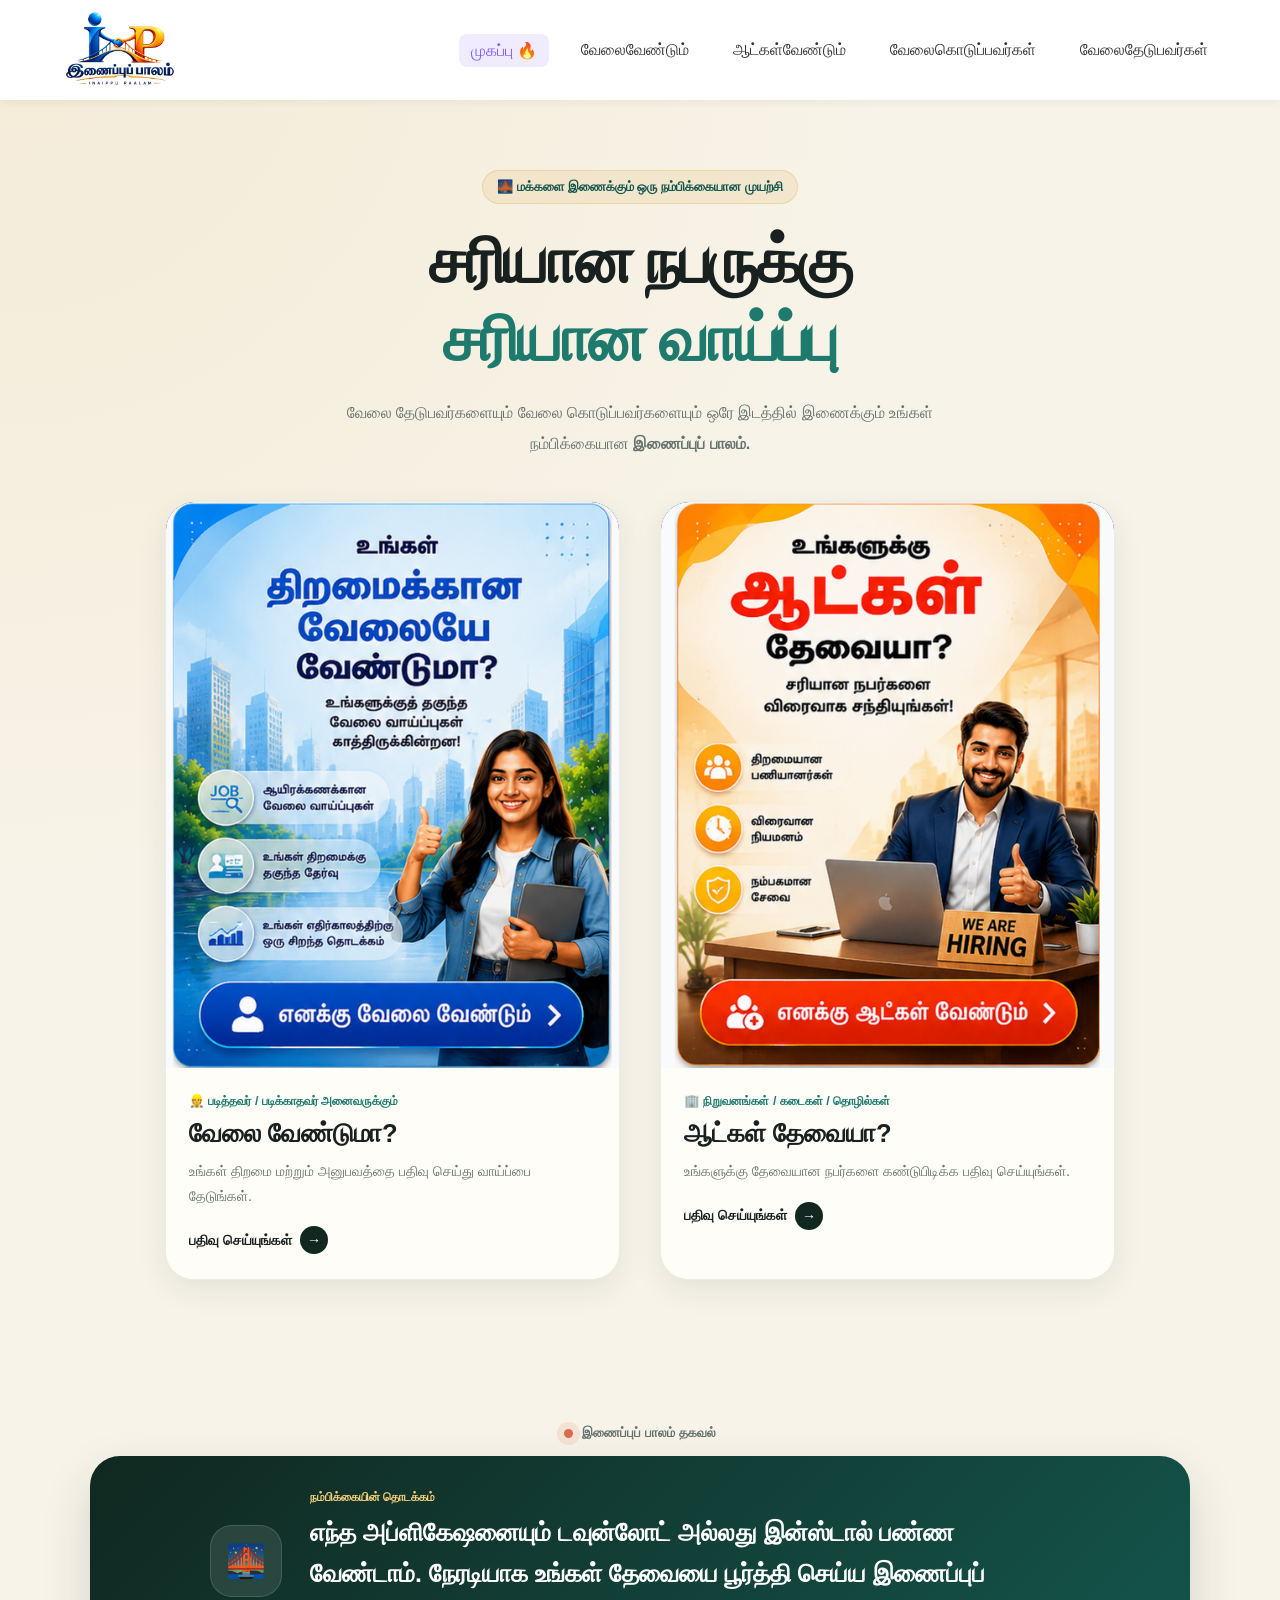
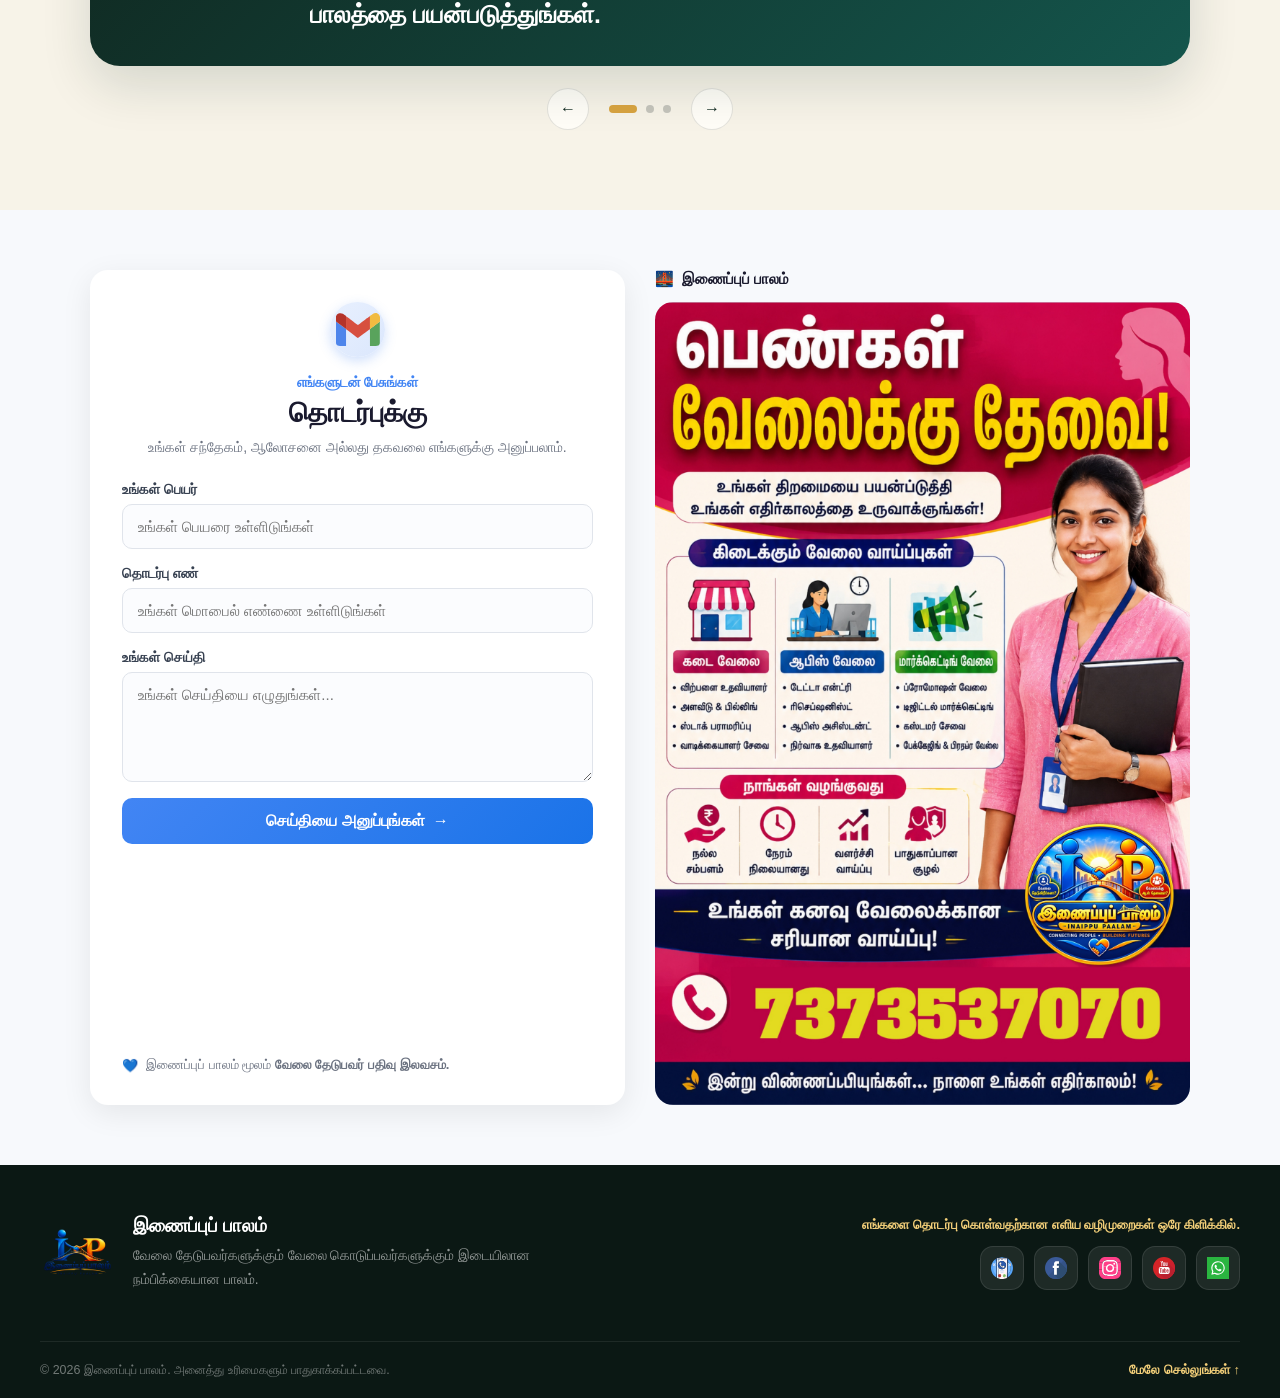
==== commit c5f1df1a: "Add files via upload" ====
--- a/index.html
+++ b/index.html
@@ -3,9 +3,11 @@
 
 <head>
 
-    <!-- =====================================================
-         PATCH 0 - அடிப்படை Website அமைப்பு
+<!-- =====================================================
+         PATCH 0 - அடிப்படை Website அமைப்பு & CANONICAL
          ===================================================== -->
+
+    <link rel="canonical" href="https://inaippupalam.in/">
 
     <meta charset="UTF-8">
 
@@ -19,10 +21,10 @@
          ===================================================== -->
 
     <meta name="description"
-          content="தமிழ்நாடு முழுவதும் வேலைவாய்ப்புகள் மற்றும் வேலைக்கு ஆட்கள் தேவை. வேலை தேடுபவர்களையும் வேலை வழங்குபவர்களையும் இணைக்கும் நம்பிக்கையான இணைப்புப் பாலம்.">
+          content="இணைப்புப் பாலம் (Inaippu Palam / Inaippu Paalam) - தமிழ்நாடு முழுவதும் வேலைவாய்ப்புகள் மற்றும் ஆட்கள் தேவைக்கான இலவச தளம். வேலை தேடுபவர்களையும் வேலை வழங்குபவர்களையும் நேரடியாக இணைக்கும் தளம்.">
 
     <meta name="keywords"
-          content="இணைப்புப்பாலம், தமிழ்நாடு வேலைவாய்ப்பு, தனியார் வேலைவாய்ப்பு, Tamil Nadu jobs, Best Job Portal in Tamil Nadu, Tamil Nadu Job Opportunities, Inaippu Palam jobs, employer registration Tamil Nadu, job seeker Tamil Nadu">
+          content="இணைப்புப்பாலம், இணைப்பு பாலம், இணைப்பு பழம், Inaippu Palam, Inaippu Paalam, Inaippupaalam, Inaippupalam, inaippupalam.in, தமிழ்நாடு வேலைவாய்ப்பு, தனியார் வேலைவாய்ப்பு, Tamil Nadu jobs, Best Job Portal in Tamil Nadu, Job Seeker Tamil Nadu, Local Jobs Tamil Nadu">
 
     <meta name="author"
           content="Inaippu Palam">
@@ -68,7 +70,7 @@
          ===================================================== -->
 
     <title>
-        இணைப்புப் பாலம் | தமிழ்நாடு வேலைவாய்ப்பு
+        இணைப்புப் பாலம் | தமிழ்நாடு வேலைவாய்ப்பு மையம்
     </title>
 
     <link rel="icon"
@@ -123,36 +125,16 @@
                 <ul class="nav-links"
                     id="navLinks">
 
-                    <li>
-                        <a href="index.html"
-                           class="active">
-                            முகப்பு
-                        </a>
-                    </li>
-
-                    <li>
-                        <a href="job-seeker/job-seeker.html">
-                            வேலை வேண்டும்
-                        </a>
-                    </li>
-
-                    <li>
-                        <a href="job-provider/job-provider.html">
-                            ஆட்கள் வேண்டும்
-                        </a>
-                    </li>
-
-                    <li>
-                        <a href="public/jobs/jobs.html">
-                            வேலை கொடுப்பவர்கள்
-                        </a>
-                    </li>
-
-                    <li>
-                        <a href="public/seekers/seekers.html">
-                            வேலை தேடுபவர்கள்
-                        </a>
-                    </li>
+                   <li><a href="index.html" class="active">முகப்பு 🔥</a></li>
+
+                    <li><a href="job-seekers/job-seekers.html">வேலைவேண்டும்</a></li>
+
+                    <li><a href="job-providers/job-providers.html">ஆட்கள்வேண்டும்</a></li>
+
+                    <li><a href="public/jobs/jobs.html">வேலைகொடுப்பவர்கள்</a></li>
+
+                    <li><a href="public/seekers/seekers.html">வேலைதேடுபவர்கள்</a></li>
+                 
 
                 </ul>
 
@@ -207,7 +189,7 @@
 
                 <!-- வேலை தேடுபவர் -->
 
-                <a href="job-seeker/job-seeker.html"
+                <a href="job-seekers/job-seekers.html"
                    class="poster-card seeker-card"
                    aria-label="வேலை தேடுபவர் பதிவு செய்ய">
 
@@ -247,7 +229,7 @@
                      PATCH 2.2 - EMPLOYER CARD
                      ================================================= -->
 
-                <a href="job-provider/job-provider.html"
+                <a href="job-providers/job-providers.html"
                    class="poster-card employer-card"
                    aria-label="வேலைக்கு ஆட்கள் தேவை - பதிவு செய்ய">
 
@@ -291,7 +273,7 @@
 
             <div class="quick-actions">
 
-                <a href="job-seeker/job-seeker.html"
+                <a href="job-seekers/job-seekers.html"
                    class="quick-btn quick-seeker">
 
                     <span>🔎</span>
@@ -311,7 +293,7 @@
                 </a>
 
 
-                <a href="job-provider/job-provider.html"
+                <a href="job-providers/job-providers.html"
                    class="quick-btn quick-provider">
 
                     <span>➕</span>
@@ -742,7 +724,7 @@
             <div class="footer-social">
 
                 <p>
-                    எங்களுடன் இணைந்திருங்கள்
+                   எங்களை தொடர்பு கொள்வதற்கான எளிய வழிமுறைகள் ஒரே கிளிக்கில்.
                 </p>
 
 
--- a/style.css
+++ b/style.css
@@ -100,7 +100,13 @@
 .message-slider { position: relative; min-height: 210px; overflow: hidden; border-radius: 30px; background: linear-gradient(135deg, var(--deep), var(--teal-dark)); box-shadow: var(--shadow-md); }
 .message-slide { position: absolute; inset: 0; display: flex; align-items: center; justify-content: center; gap: 28px; padding: 35px 8%; opacity: 0; transform: translateX(40px); pointer-events: none; transition: opacity 0.6s ease, transform 0.6s ease; }
 .message-slide.active { opacity: 1; transform: translateX(0); pointer-events: auto; }
-.slide-icon { flex: 0 0 auto; display: grid; place-items: center; width: 72px; height: 72px; font-size: 2rem; background: rgba(255, 255, 255, 0.10); border: 1px solid rgba(255, 255, 255, 0.14); border-radius: 22px; }
+.slide-icon { 
+   flex: 0 0 auto; 
+   display: grid; 
+   place-items: center; 
+   width: 72px; 
+   height: 72px; 
+font-size: 2rem; background: rgba(255, 255, 255, 0.10); border: 1px solid rgba(255, 255, 255, 0.14); border-radius: 22px; }
 .message-slide span { color: var(--gold-light); font-size: 0.78rem; font-weight: 800; }
 .message-slide h3 { max-width: 760px; margin-top: 8px; color: var(--white); font-size: clamp(1.05rem, 2.2vw, 1.55rem); line-height: 1.65; }
 .slider-controls { display: flex; align-items: center; justify-content: center; gap: 20px; margin-top: 22px; }
@@ -116,8 +122,15 @@
 .contact-section { width: 100%; padding: 60px 20px; background: #f7f9fc; display: flex; justify-content: center; }
 .contact-wrapper { width: 100%; max-width: 1100px; display: grid; grid-template-columns: 1fr 1fr; gap: 30px; align-items: stretch; }
 .contact-card { background: #ffffff; border-radius: 18px; padding: 32px; box-shadow: 0 8px 30px rgba(0, 0, 0, 0.08); display: flex; flex-direction: column; }
-.contact-icon-badge { width: 84px; height: 84px; border-radius: 50%; background: linear-gradient(135deg, #e8f0fe, #dbe7fd); display: flex; align-items: center; justify-content: center; margin: 0 auto 16px; box-shadow: 0 4px 12px rgba(66, 133, 244, 0.25); }
-.contact-icon-badge img { width: 44px; height: 44px; object-fit: contain; }
+.contact-icon-badge { 
+   width: 55px; 
+   height: 55px; 
+   border-radius: 50%; 
+   background: linear-gradient(135deg, #e8f0fe, #dbe7fd); display: flex; align-items: center; justify-content: center; margin: 0 auto 16px; box-shadow: 0 4px 12px rgba(66, 133, 244, 0.25); }
+.contact-icon-badge img { 
+   width: 44px; 
+   height: 44px; 
+   object-fit: contain; }
 .contact-heading { text-align: center; margin-bottom: 22px; }
 .contact-heading span { font-size: 14px; color: #4285f4; font-weight: 600; }
 .contact-heading h2 { font-size: 28px; color: #1a1a2e; margin: 6px 0; }
